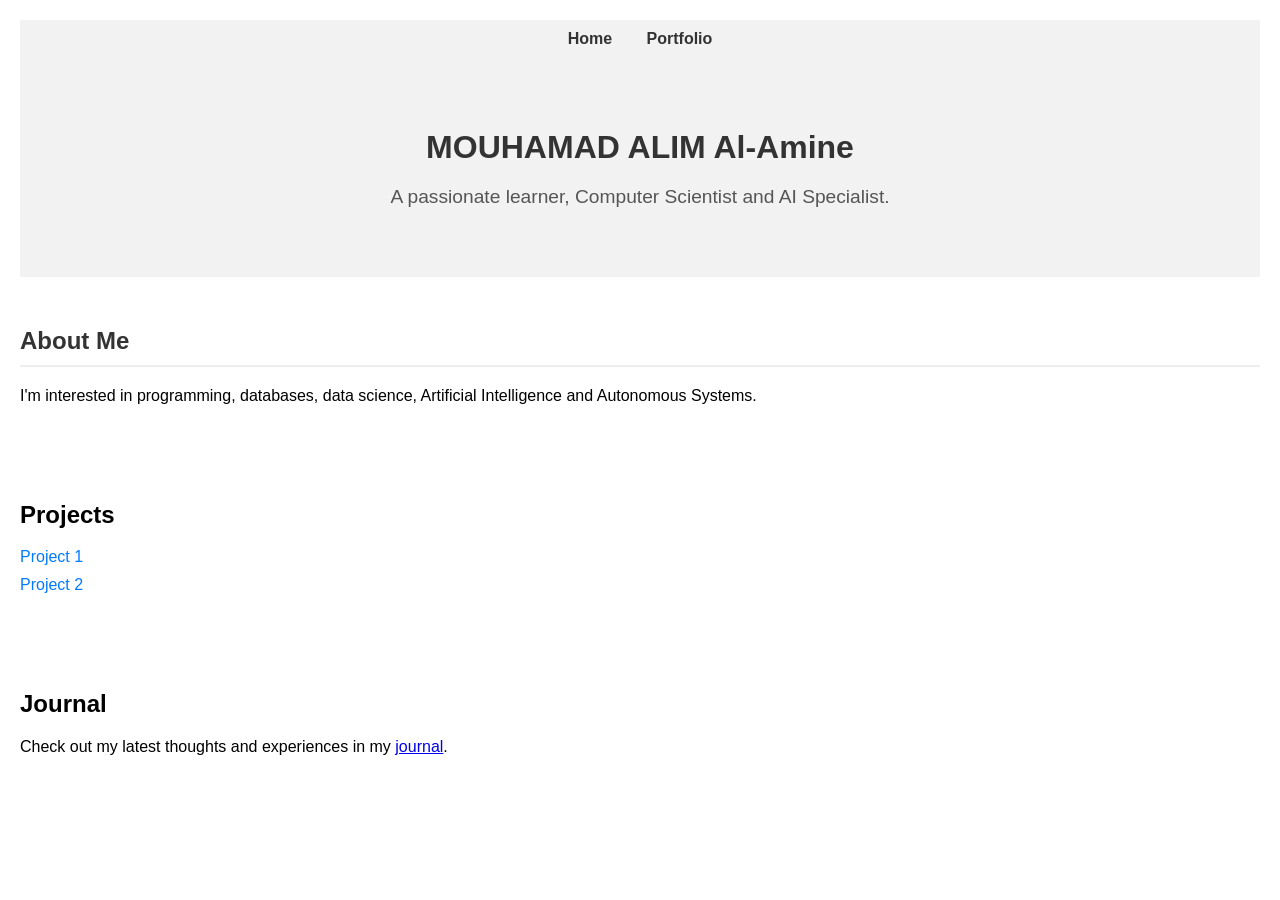
==== index.html @ 03b95977 "added files" ====
<!DOCTYPE html>
<html lang="en">
<head>
    <meta charset="UTF-8">
    <meta name="viewport" content="width=device-width, initial-scale=1.0">
	<link rel="stylesheet" href="style.css">
    <title>Mouhamad Alamine - Homepage</title>
</head>
<body>
    <header>
        <nav>
            <ul>
                <li><a href="index.html">Home</a></li>
                <li><a href="portfolio.html">Portfolio</a></li> 

            </ul>
        </nav>
    </header>
    <div id="hero">
        <h1>MOUHAMAD ALIM Al-Amine</h1>
        <p>A passionate learner, Computer Scientist and AI Specialist.</p>
    </div>

    <div id="about">
        <h2>About Me</h2>
        <p>I'm interested in programming, databases, data science, Artificial Intelligence 
		and Autonomous Systems.</p>
    </div>

    <div id="projects">
        <h2>Projects</h2>
        <ul>
            <li><a href="#">Project 1</a></li>
            <li><a href="#">Project 2</a></li>
        </ul>
    </div>

    <div id="journal">
        <h2>Journal</h2>
        <p>Check out my latest thoughts and experiences in my <a href="#">journal</a>.</p>
    </div>

</body>
</html>
---- style.css ----
body {
    font-family: sans-serif;
    margin: 0;
    padding: 20px;
}

/* Navigation Menu */
nav ul {
    list-style: none; /* Remove bullet points */
    margin: 0;
    padding: 0;
    text-align: center; /* Center the menu items */
    background-color: #f2f2f2; /* Light gray background */
    padding: 10px 0;
}

nav li {
    display: inline-block; /* Display items horizontally */
    margin: 0 15px; /* Add space between items */
}

nav a {
    text-decoration: none; /* Remove underlines from links */
    color: #333; /* Dark gray link color */
    font-weight: bold;
}

/* Hero section */
#hero {
    text-align: center;
    padding: 50px 0;
    background-color: #f2f2f2; /* Light gray background */
}

#hero h1 {
    color: #333;
    margin-bottom: 10px;
}

#hero p {
    font-size: 1.2em;
    color: #555;
}

/* About section */
#about {
    padding: 30px 0;
}

#about h2 {
    color: #333;
    border-bottom: 2px solid #eee; /* Subtle underline */
    padding-bottom: 10px;
}

/* Projects section */
#projects {
    padding: 30px 0;
}

#projects ul {
    list-style: none; /* Remove bullet points */
    padding: 0;
}

#projects li {
    margin-bottom: 10px;
}

#projects a {
    color: #007bff; /* Blue link color */
    text-decoration: none;
}

/* Journal section */
#journal {
    padding: 30px 0;
}

/* Project Styles */
.project {
    margin-bottom: 40px; /* Add space between projects */
    padding: 20px;
    border: 1px solid #ddd; /* Add a subtle border */
    border-radius: 5px; /* Add rounded corners */
}

.project h2 {
    color: #333;
}

.project img {
    max-width: 100%; /* Make images responsive */
    height: auto;
    display: block; /* Prevent image from overflowing */
    margin: 20px 0;
}

.project p {
    line-height: 1.6;
    color: #555;
}

.project a {
    display: inline-block; /* Make the link a block element */
    padding: 10px 20px;
    background-color: #007bff; /* Blue background color */
    color: #fff; /* White text color */
    text-decoration: none;
    border-radius: 5px; /* Add rounded corners */
    transition: background-color 0.3s ease; /* Add a smooth transition */
}

.project a:hover {
    background-color: #0056b3; /* Darker blue on hover */
}
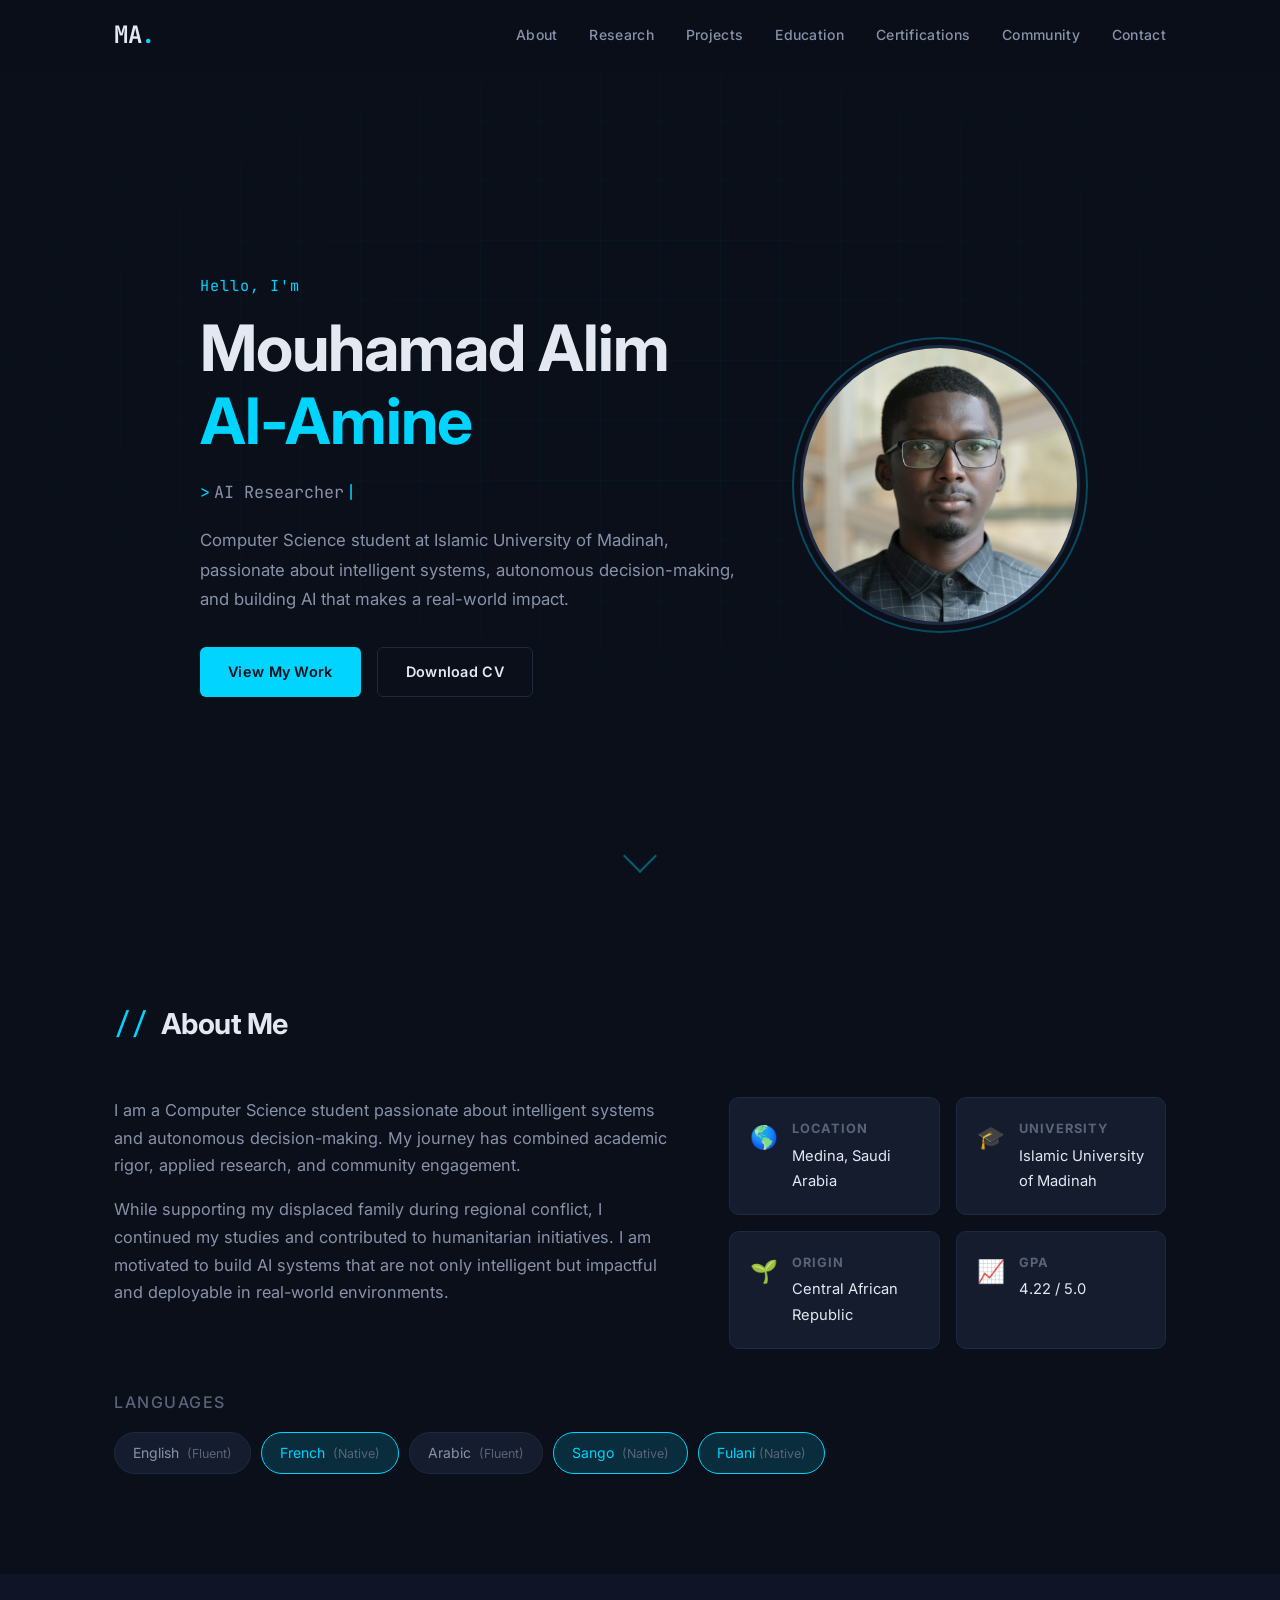
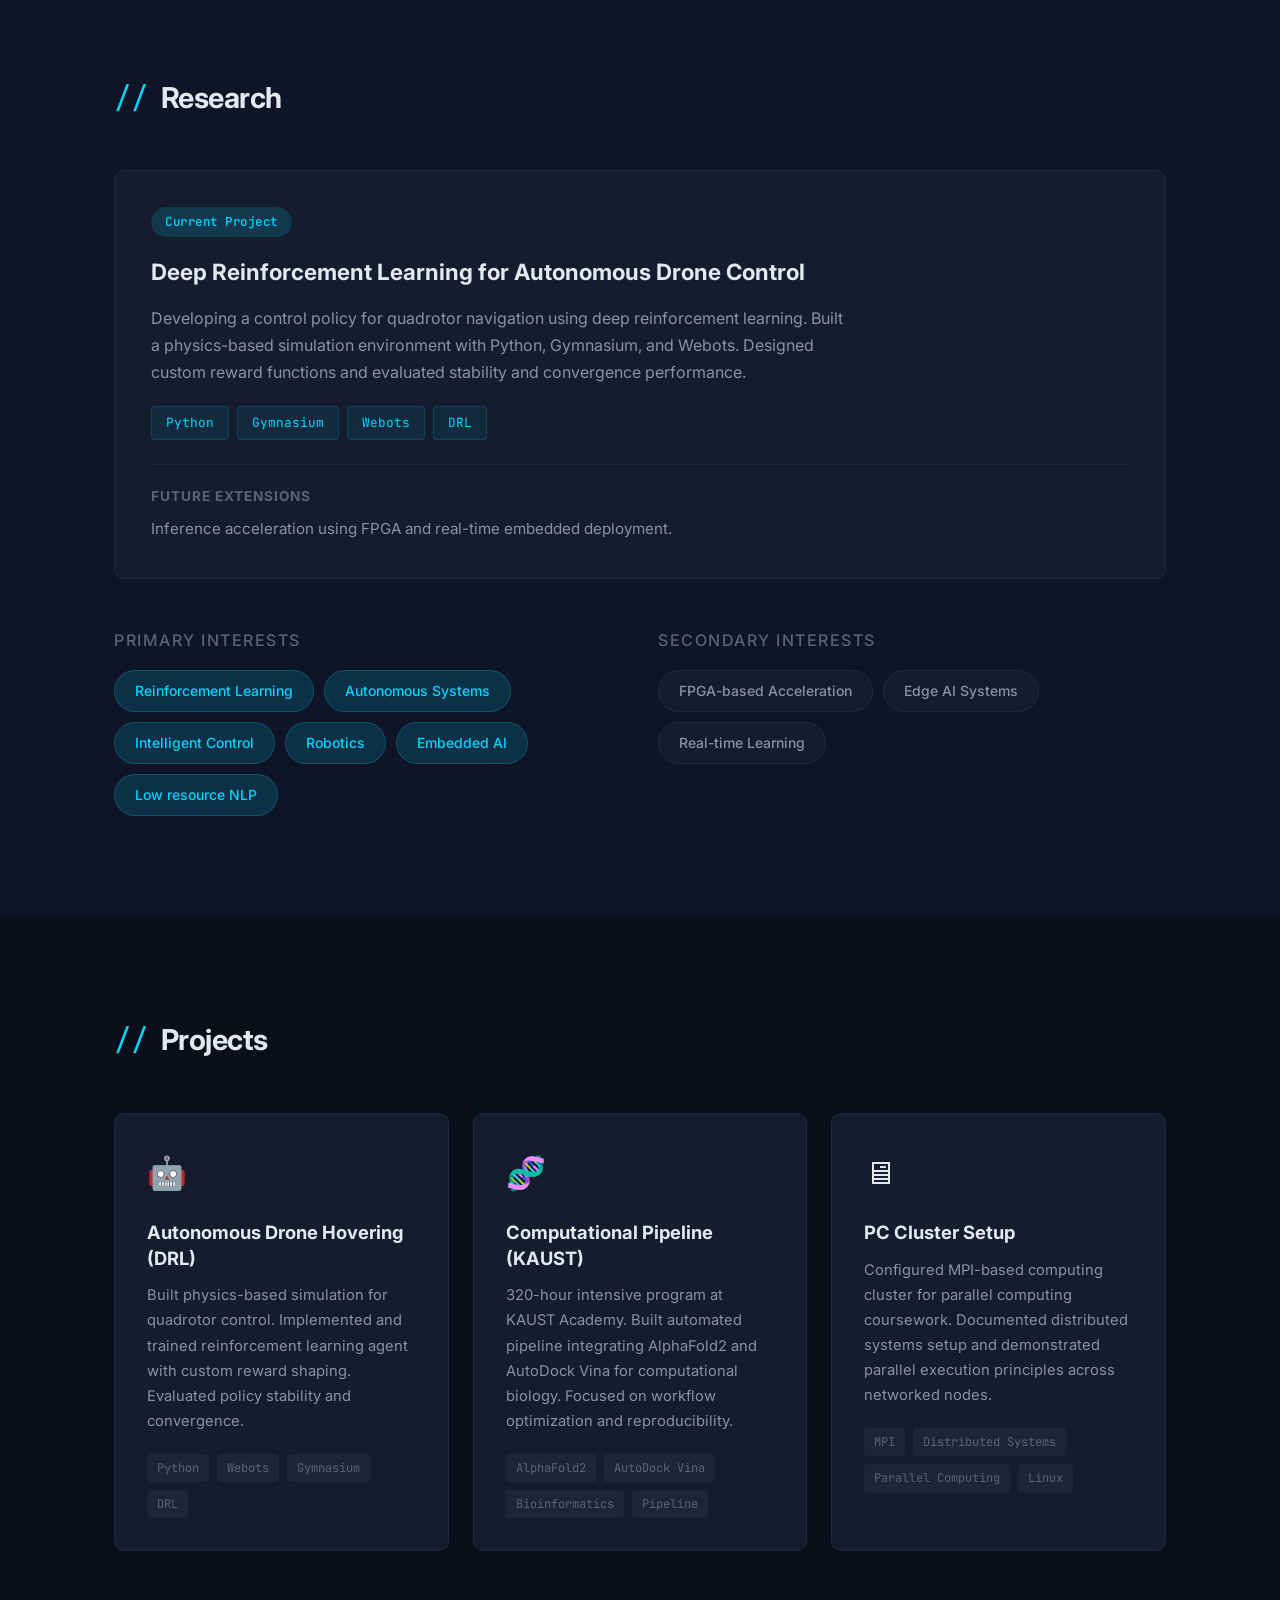
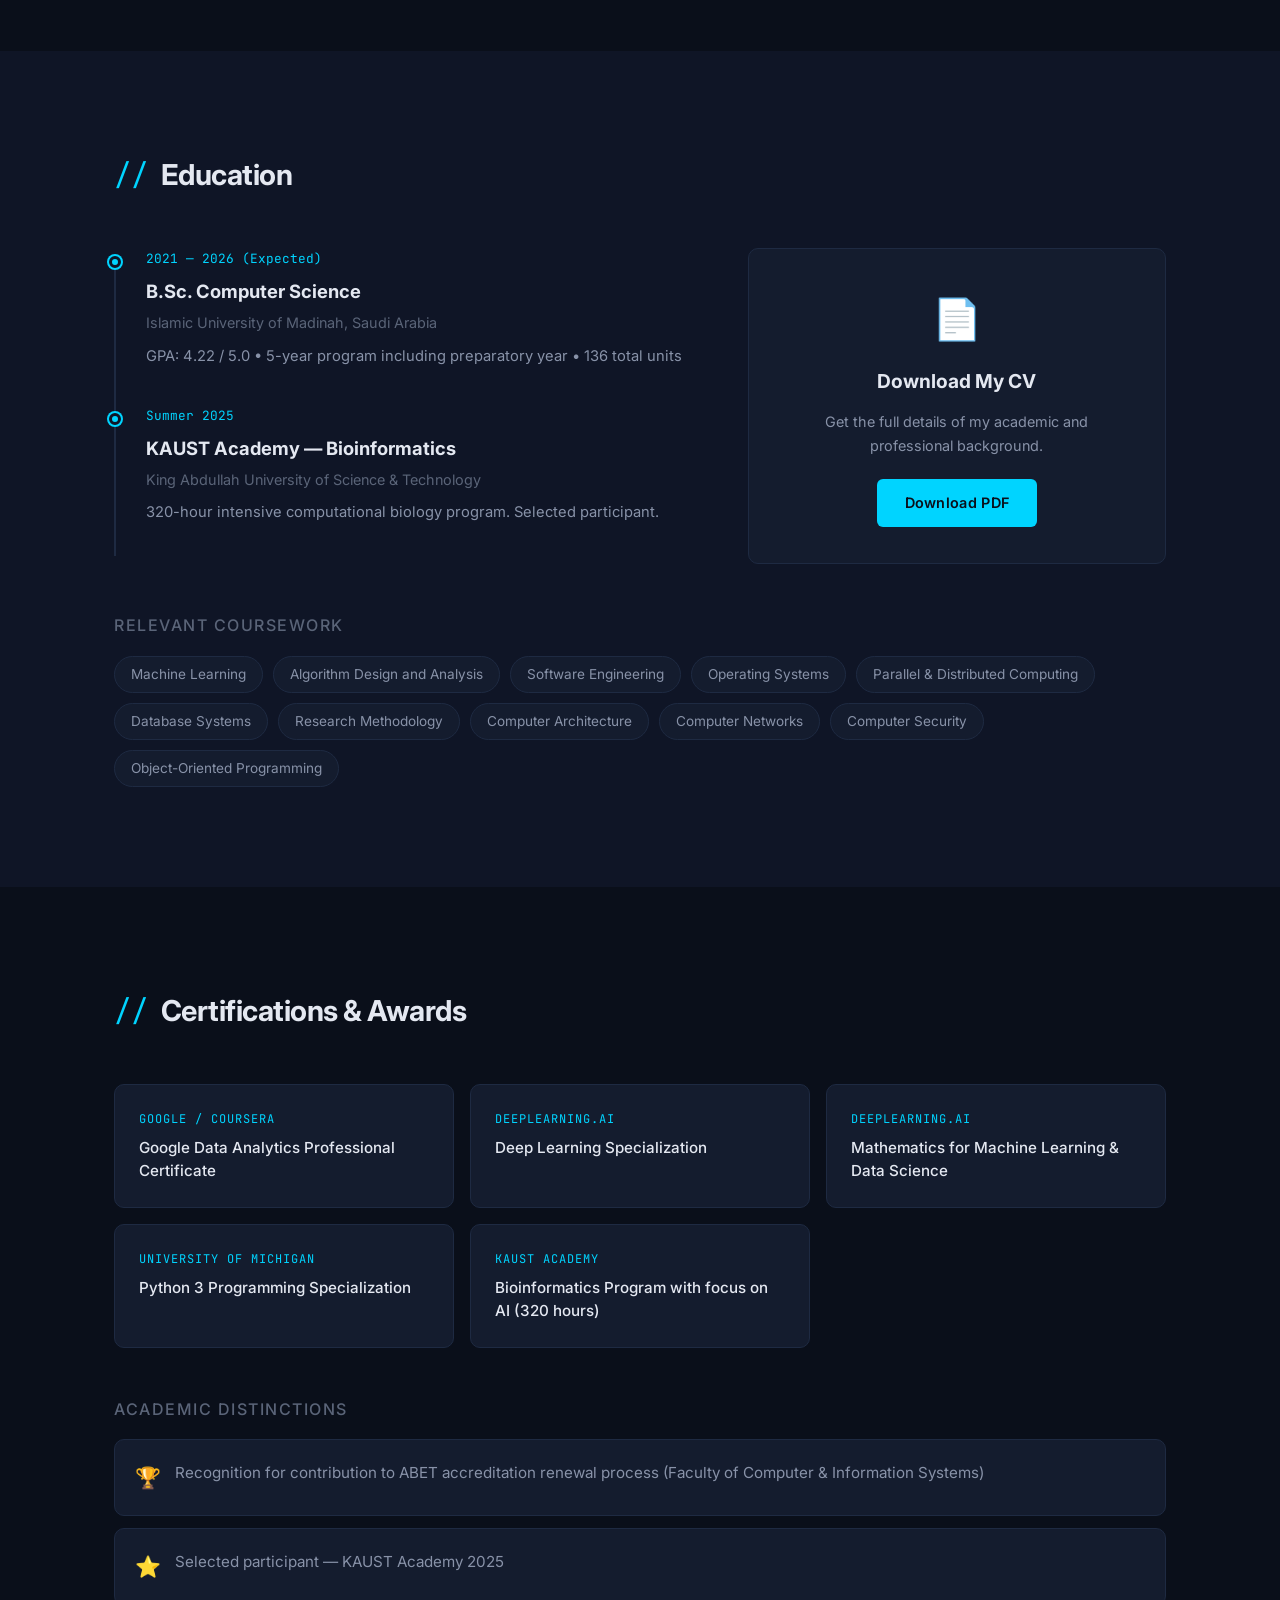
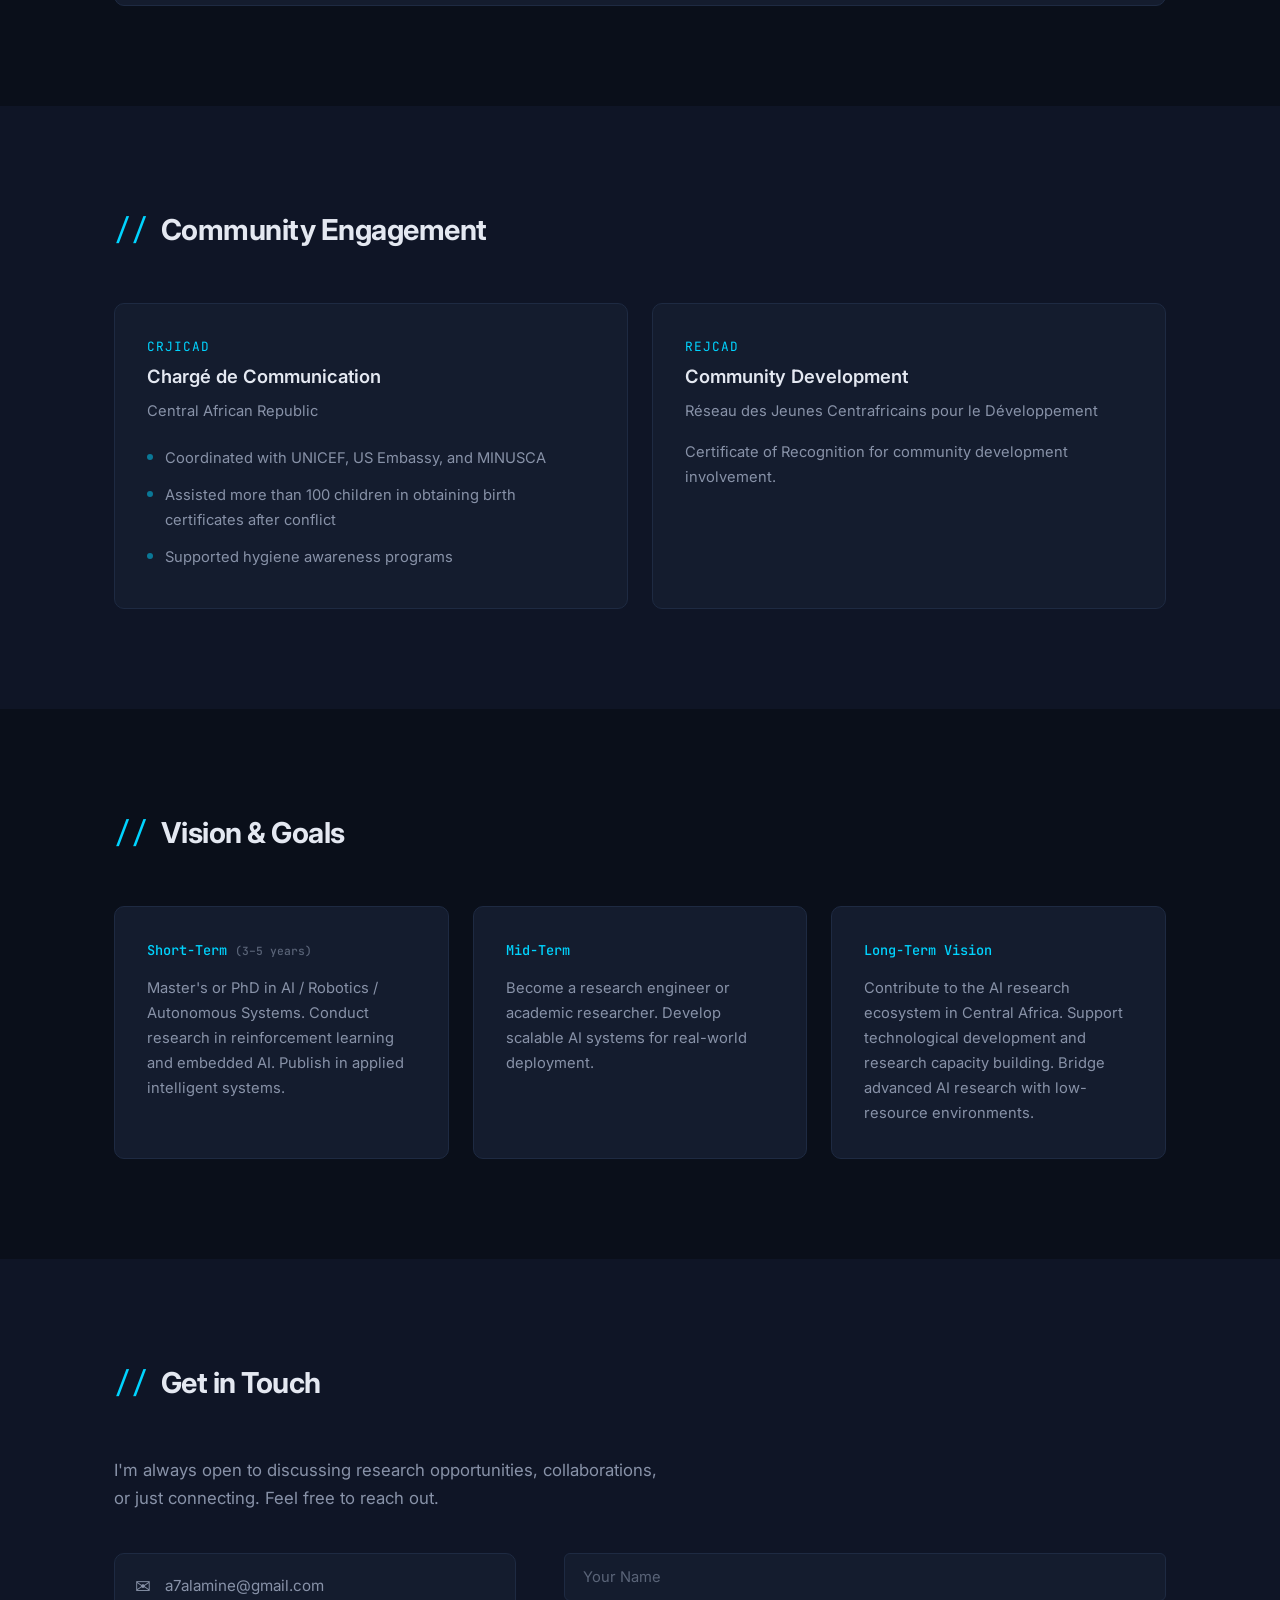
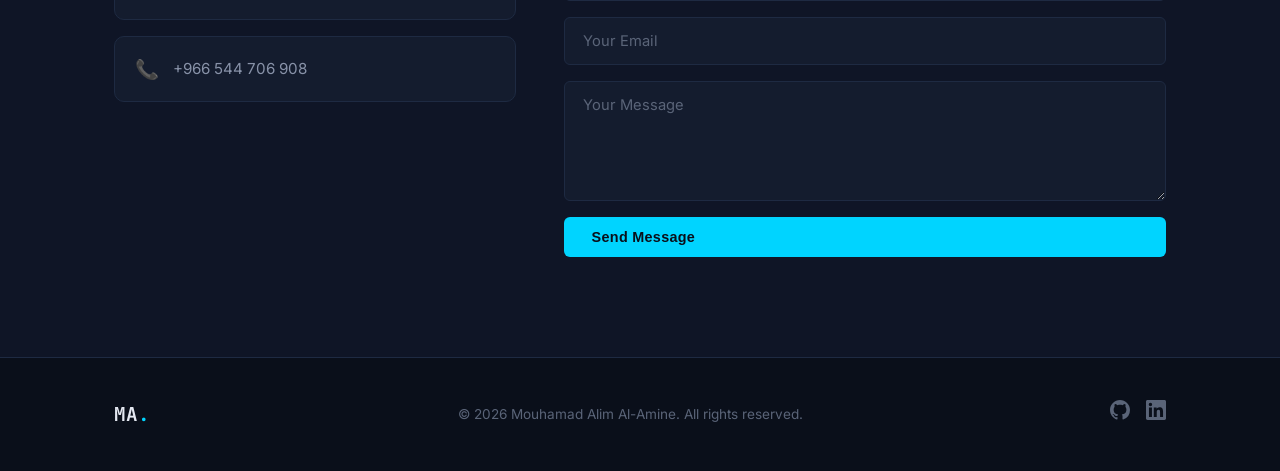
==== commit 4475107d: "Initial website launch" ====
--- a/index.html
+++ b/index.html
@@ -3,42 +3,404 @@
 <head>
     <meta charset="UTF-8">
     <meta name="viewport" content="width=device-width, initial-scale=1.0">
-	<link rel="stylesheet" href="style.css">
-    <title>Mouhamad Alamine - Homepage</title>
+    <title>Mouhamad Alim Al-Amine | AI Researcher & CS Student</title>
+    <meta name="description" content="Personal portfolio of Mouhamad Alim Al-Amine — Computer Science student, AI researcher, and community advocate.">
+    <link rel="preconnect" href="https://fonts.googleapis.com">
+    <link rel="preconnect" href="https://fonts.gstatic.com" crossorigin>
+    <link href="https://fonts.googleapis.com/css2?family=Inter:wght@300;400;500;600;700&family=JetBrains+Mono:wght@400;500&display=swap" rel="stylesheet">
+    <link rel="stylesheet" href="css/style.css">
 </head>
 <body>
-    <header>
-        <nav>
-            <ul>
-                <li><a href="index.html">Home</a></li>
-                <li><a href="portfolio.html">Portfolio</a></li> 
-
+
+    <!-- Navigation -->
+    <nav class="navbar" id="navbar">
+        <div class="nav-container">
+            <a href="#hero" class="nav-logo">MA<span class="accent">.</span></a>
+            <button class="nav-toggle" id="nav-toggle" aria-label="Toggle menu">
+                <span></span><span></span><span></span>
+            </button>
+            <ul class="nav-links" id="nav-links">
+                <li><a href="#about">About</a></li>
+                <li><a href="#research">Research</a></li>
+                <li><a href="#projects">Projects</a></li>
+                <li><a href="#education">Education</a></li>
+                <li><a href="#certifications">Certifications</a></li>
+                <li><a href="#community">Community</a></li>
+                <li><a href="#contact">Contact</a></li>
             </ul>
-        </nav>
-    </header>
-    <div id="hero">
-        <h1>MOUHAMAD ALIM Al-Amine</h1>
-        <p>A passionate learner, Computer Scientist and AI Specialist.</p>
-    </div>
-
-    <div id="about">
-        <h2>About Me</h2>
-        <p>I'm interested in programming, databases, data science, Artificial Intelligence 
-		and Autonomous Systems.</p>
-    </div>
-
-    <div id="projects">
-        <h2>Projects</h2>
-        <ul>
-            <li><a href="#">Project 1</a></li>
-            <li><a href="#">Project 2</a></li>
-        </ul>
-    </div>
-
-    <div id="journal">
-        <h2>Journal</h2>
-        <p>Check out my latest thoughts and experiences in my <a href="#">journal</a>.</p>
-    </div>
-
+        </div>
+    </nav>
+
+    <!-- Hero Section -->
+    <section class="hero" id="hero">
+        <div class="hero-bg-grid"></div>
+        <div class="container hero-content">
+            <div class="hero-text">
+                <p class="hero-greeting">Hello, I'm</p>
+                <h1 class="hero-name">Mouhamad Alim<br><span class="accent">Al-Amine</span></h1>
+                <div class="hero-typing">
+                    <span class="typing-prefix">&gt; </span>
+                    <span class="typing-text" id="typing-text"></span>
+                    <span class="typing-cursor">|</span>
+                </div>
+                <p class="hero-description">Computer Science student at Islamic University of Madinah, passionate about intelligent systems, autonomous decision-making, and building AI that makes a real-world impact.</p>
+                <div class="hero-buttons">
+                    <a href="#projects" class="btn btn-primary">View My Work</a>
+                    <a href="assets/resume.pdf" class="btn btn-outline" download>Download CV</a>
+                </div>
+            </div>
+            <div class="hero-image">
+                <div class="hero-photo-wrapper">
+                    <img src="assets/photo.jpg" alt="Mouhamad Alim Al-Amine" class="hero-photo">
+                    <div class="hero-photo-border"></div>
+                </div>
+            </div>
+        </div>
+        <a href="#about" class="scroll-indicator" aria-label="Scroll down">
+            <div class="scroll-arrow"></div>
+        </a>
+    </section>
+
+    <!-- About Section -->
+    <section class="section" id="about">
+        <div class="container">
+            <h2 class="section-title"><span class="accent">//</span> About Me</h2>
+            <div class="about-grid">
+                <div class="about-text">
+                    <p>I am a Computer Science student passionate about intelligent systems and autonomous decision-making. My journey has combined academic rigor, applied research, and community engagement.</p>
+                    <p>While supporting my displaced family during regional conflict, I continued my studies and contributed to humanitarian initiatives. I am motivated to build AI systems that are not only intelligent but impactful and deployable in real-world environments.</p>
+                </div>
+                <div class="about-details">
+                    <div class="detail-card">
+                        <div class="detail-icon">&#127758;</div>
+                        <div>
+                            <h4>Location</h4>
+                            <p>Medina, Saudi Arabia</p>
+                        </div>
+                    </div>
+                    <div class="detail-card">
+                        <div class="detail-icon">&#127891;</div>
+                        <div>
+                            <h4>University</h4>
+                            <p>Islamic University of Madinah</p>
+                        </div>
+                    </div>
+                    <div class="detail-card">
+                        <div class="detail-icon">&#127793;</div>
+                        <div>
+                            <h4>Origin</h4>
+                            <p>Central African Republic</p>
+                        </div>
+                    </div>
+                    <div class="detail-card">
+                        <div class="detail-icon">&#128200;</div>
+                        <div>
+                            <h4>GPA</h4>
+                            <p>4.22 / 5.0</p>
+                        </div>
+                    </div>
+                </div>
+            </div>
+            <div class="languages-section">
+                <h3>Languages</h3>
+                <div class="language-tags">
+                    <span class="tag">English <small>(Fluent)</small></span>
+                    <span class="tag tag-highlight">French <small>(Native)</small></span>
+                    <span class="tag">Arabic <small>(Fluent)</small></span>
+                    <span class="tag tag-highlight">Sango <small>(Native)</small></span>
+                    <span class="tag tag-highlight">Fulani<small>(Native)</small></span>
+                </div>
+            </div>
+        </div>
+    </section>
+
+    <!-- Research Section -->
+    <section class="section section-alt" id="research">
+        <div class="container">
+            <h2 class="section-title"><span class="accent">//</span> Research</h2>
+
+            <div class="research-current">
+                <div class="research-badge">Current Project</div>
+                <h3>Deep Reinforcement Learning for Autonomous Drone Control</h3>
+                <p>Developing a control policy for quadrotor navigation using deep reinforcement learning. Built a physics-based simulation environment with Python, Gymnasium, and Webots. Designed custom reward functions and evaluated stability and convergence performance.</p>
+                <div class="research-tech">
+                    <span class="tech-tag">Python</span>
+                    <span class="tech-tag">Gymnasium</span>
+                    <span class="tech-tag">Webots</span>
+                    <span class="tech-tag">DRL</span>
+                </div>
+                <div class="research-future">
+                    <h4>Future Extensions</h4>
+                    <p>Inference acceleration using FPGA and real-time embedded deployment.</p>
+                </div>
+            </div>
+
+            <div class="research-interests">
+                <div class="interests-group">
+                    <h3>Primary Interests</h3>
+                    <div class="interest-tags">
+                        <span class="interest-tag primary">Reinforcement Learning</span>
+                        <span class="interest-tag primary">Autonomous Systems</span>
+                        <span class="interest-tag primary">Intelligent Control</span>
+                        <span class="interest-tag primary">Robotics</span>
+                        <span class="interest-tag primary">Embedded AI</span>
+						<span class="interest-tag primary">Low resource NLP</span>
+                    </div>
+                </div>
+                <div class="interests-group">
+                    <h3>Secondary Interests</h3>
+                    <div class="interest-tags">
+                        <span class="interest-tag secondary">FPGA-based Acceleration</span>
+                        <span class="interest-tag secondary">Edge AI Systems</span>
+                        <span class="interest-tag secondary">Real-time Learning</span>
+                    </div>
+                </div>
+            </div>
+        </div>
+    </section>
+
+    <!-- Projects Section -->
+    <section class="section" id="projects">
+        <div class="container">
+            <h2 class="section-title"><span class="accent">//</span> Projects</h2>
+            <div class="projects-grid">
+
+                <div class="project-card fade-in">
+                    <div class="project-header">
+                        <div class="project-icon">&#129302;</div>
+                        <div class="project-links">
+                            <!-- <a href="#" aria-label="GitHub"><svg>...</svg></a> -->
+                        </div>
+                    </div>
+                    <h3>Autonomous Drone Hovering (DRL)</h3>
+                    <p>Built physics-based simulation for quadrotor control. Implemented and trained reinforcement learning agent with custom reward shaping. Evaluated policy stability and convergence.</p>
+                    <div class="project-tags">
+                        <span>Python</span>
+                        <span>Webots</span>
+                        <span>Gymnasium</span>
+                        <span>DRL</span>
+                    </div>
+                </div>
+
+                <div class="project-card fade-in">
+                    <div class="project-header">
+                        <div class="project-icon">&#129516;</div>
+                        <div class="project-links"></div>
+                    </div>
+                    <h3>Computational Pipeline (KAUST)</h3>
+                    <p>320-hour intensive program at KAUST Academy. Built automated pipeline integrating AlphaFold2 and AutoDock Vina for computational biology. Focused on workflow optimization and reproducibility.</p>
+                    <div class="project-tags">
+                        <span>AlphaFold2</span>
+                        <span>AutoDock Vina</span>
+                        <span>Bioinformatics</span>
+                        <span>Pipeline</span>
+                    </div>
+                </div>
+
+                <div class="project-card fade-in">
+                    <div class="project-header">
+                        <div class="project-icon">&#128421;</div>
+                        <div class="project-links"></div>
+                    </div>
+                    <h3>PC Cluster Setup</h3>
+                    <p>Configured MPI-based computing cluster for parallel computing coursework. Documented distributed systems setup and demonstrated parallel execution principles across networked nodes.</p>
+                    <div class="project-tags">
+                        <span>MPI</span>
+                        <span>Distributed Systems</span>
+                        <span>Parallel Computing</span>
+                        <span>Linux</span>
+                    </div>
+                </div>
+
+            </div>
+        </div>
+    </section>
+
+    <!-- Education & CV Section -->
+    <section class="section section-alt" id="education">
+        <div class="container">
+            <h2 class="section-title"><span class="accent">//</span> Education</h2>
+            <div class="education-content">
+                <div class="timeline">
+                    <div class="timeline-item">
+                        <div class="timeline-dot"></div>
+                        <div class="timeline-content">
+                            <span class="timeline-date">2021 &mdash; 2026 (Expected)</span>
+                            <h3>B.Sc. Computer Science</h3>
+                            <p class="timeline-place">Islamic University of Madinah, Saudi Arabia</p>
+                            <p>GPA: 4.22 / 5.0 &bull; 5-year program including preparatory year &bull; 136 total units</p>
+                        </div>
+                    </div>
+                    <div class="timeline-item">
+                        <div class="timeline-dot"></div>
+                        <div class="timeline-content">
+                            <span class="timeline-date">Summer 2025</span>
+                            <h3>KAUST Academy &mdash; Bioinformatics</h3>
+                            <p class="timeline-place">King Abdullah University of Science & Technology</p>
+                            <p>320-hour intensive computational biology program. Selected participant.</p>
+                        </div>
+                    </div>
+                </div>
+                <div class="cv-download">
+                    <div class="cv-card">
+                        <div class="cv-icon">&#128196;</div>
+                        <h3>Download My CV</h3>
+                        <p>Get the full details of my academic and professional background.</p>
+                        <a href="assets/resume.pdf" class="btn btn-primary" download>Download PDF</a>
+                    </div>
+                </div>
+            </div>
+            <div class="coursework-section">
+                <h3>Relevant Coursework</h3>
+                <div class="coursework-tags">
+                    <span>Machine Learning</span>
+					<span>Algorithm Design and Analysis</span>
+                    <span>Software Engineering</span>
+                    <span>Operating Systems</span>
+                    <span>Parallel & Distributed Computing</span>
+                    <span>Database Systems</span>
+                    <span>Research Methodology</span>
+                    <span>Computer Architecture</span>
+                    <span>Computer Networks</span>
+                    <span>Computer Security</span>
+                    <span>Object-Oriented Programming</span>
+                </div>
+            </div>
+        </div>
+    </section>
+
+    <!-- Certifications Section -->
+    <section class="section" id="certifications">
+        <div class="container">
+            <h2 class="section-title"><span class="accent">//</span> Certifications & Awards</h2>
+            <div class="certs-grid">
+                <div class="cert-card fade-in">
+                    <div class="cert-provider">Google / Coursera</div>
+                    <h4>Google Data Analytics Professional Certificate</h4>
+                </div>
+                <div class="cert-card fade-in">
+                    <div class="cert-provider">DeepLearning.AI</div>
+                    <h4>Deep Learning Specialization</h4>
+                </div>
+                <div class="cert-card fade-in">
+                    <div class="cert-provider">DeepLearning.AI</div>
+                    <h4>Mathematics for Machine Learning & Data Science</h4>
+                </div>
+                <div class="cert-card fade-in">
+                    <div class="cert-provider">University of Michigan</div>
+                    <h4>Python 3 Programming Specialization</h4>
+                </div>
+                <div class="cert-card fade-in">
+                    <div class="cert-provider">KAUST Academy</div>
+                    <h4>Bioinformatics Program with focus on AI (320 hours)</h4>
+                </div>
+            </div>
+            <div class="distinctions">
+                <h3>Academic Distinctions</h3>
+                <div class="distinction-items">
+                    <div class="distinction-item">
+                        <span class="distinction-icon">&#127942;</span>
+                        <p>Recognition for contribution to ABET accreditation renewal process (Faculty of Computer & Information Systems)</p>
+                    </div>
+                    <div class="distinction-item">
+                        <span class="distinction-icon">&#11088;</span>
+                        <p>Selected participant &mdash; KAUST Academy 2025</p>
+                    </div>
+                </div>
+            </div>
+        </div>
+    </section>
+
+    <!-- Community Section -->
+    <section class="section section-alt" id="community">
+        <div class="container">
+            <h2 class="section-title"><span class="accent">//</span> Community Engagement</h2>
+            <div class="community-grid">
+                <div class="community-card fade-in">
+                    <div class="community-org">CRJICAD</div>
+                    <div class="community-role">Charg&eacute; de Communication</div>
+                    <p class="community-location">Central African Republic</p>
+                    <ul class="community-list">
+                        <li>Coordinated with UNICEF, US Embassy, and MINUSCA</li>
+                        <li>Assisted more than 100 children in obtaining birth certificates after conflict</li>
+                        <li>Supported hygiene awareness programs</li>
+                    </ul>
+                </div>
+                <div class="community-card fade-in">
+                    <div class="community-org">REJCAD</div>
+                    <div class="community-role">Community Development</div>
+                    <p class="community-location">R&eacute;seau des Jeunes Centrafricains pour le D&eacute;veloppement</p>
+                    <p>Certificate of Recognition for community development involvement.</p>
+                </div>
+            </div>
+        </div>
+    </section>
+
+    <!-- Aspirations Section -->
+    <section class="section" id="aspirations">
+        <div class="container">
+            <h2 class="section-title"><span class="accent">//</span> Vision & Goals</h2>
+            <div class="goals-timeline">
+                <div class="goal-card">
+                    <div class="goal-period">Short-Term <small>(3&ndash;5 years)</small></div>
+                    <p>Master's or PhD in AI / Robotics / Autonomous Systems. Conduct research in reinforcement learning and embedded AI. Publish in applied intelligent systems.</p>
+                </div>
+                <div class="goal-card">
+                    <div class="goal-period">Mid-Term</div>
+                    <p>Become a research engineer or academic researcher. Develop scalable AI systems for real-world deployment.</p>
+                </div>
+                <div class="goal-card">
+                    <div class="goal-period">Long-Term Vision</div>
+                    <p>Contribute to the AI research ecosystem in Central Africa. Support technological development and research capacity building. Bridge advanced AI research with low-resource environments.</p>
+                </div>
+            </div>
+        </div>
+    </section>
+
+    <!-- Contact Section -->
+    <section class="section section-alt" id="contact">
+        <div class="container">
+            <h2 class="section-title"><span class="accent">//</span> Get in Touch</h2>
+            <p class="contact-intro">I'm always open to discussing research opportunities, collaborations, or just connecting. Feel free to reach out.</p>
+            <div class="contact-grid">
+                <div class="contact-info">
+                    <a href="mailto:a7alamine@gmail.com" class="contact-link">
+                        <span class="contact-icon">&#9993;</span>
+                        <span>a7alamine@gmail.com</span>
+                    </a>
+                    <a href="tel:+966544706908" class="contact-link">
+                        <span class="contact-icon">&#128222;</span>
+                        <span>+966 544 706 908</span>
+                    </a>
+                </div>
+                <form class="contact-form" action="https://formspree.io/f/xaqdjdad" method="POST">
+                    <input type="text" name="name" placeholder="Your Name" required>
+                    <input type="email" name="email" placeholder="Your Email" required>
+                    <textarea name="message" placeholder="Your Message" rows="5" required></textarea>
+                    <button type="submit" class="btn btn-primary">Send Message</button>
+                </form>
+            </div>
+        </div>
+    </section>
+
+    <!-- Footer -->
+    <footer class="footer">
+        <div class="container">
+            <div class="footer-content">
+                <p class="footer-logo">MA<span class="accent">.</span></p>
+                <p class="footer-text">&copy; 2026 Mouhamad Alim Al-Amine. All rights reserved.</p>
+                <div class="footer-links">
+                    <a href="https://github.com/alaminerca" target="_blank" rel="noopener" aria-label="GitHub">
+                        <svg width="20" height="20" viewBox="0 0 24 24" fill="currentColor"><path d="M12 0C5.37 0 0 5.37 0 12c0 5.31 3.435 9.795 8.205 11.385.6.105.825-.255.825-.57 0-.285-.015-1.23-.015-2.235-3.015.555-3.795-.735-4.035-1.41-.135-.345-.72-1.41-1.23-1.695-.42-.225-1.02-.78-.015-.795.945-.015 1.62.87 1.845 1.23 1.08 1.815 2.805 1.305 3.495.99.105-.78.42-1.305.765-1.605-2.67-.3-5.46-1.335-5.46-5.925 0-1.305.465-2.385 1.23-3.225-.12-.3-.54-1.53.12-3.18 0 0 1.005-.315 3.3 1.23.96-.27 1.98-.405 3-.405s2.04.135 3 .405c2.295-1.56 3.3-1.23 3.3-1.23.66 1.65.24 2.88.12 3.18.765.84 1.23 1.905 1.23 3.225 0 4.605-2.805 5.625-5.475 5.925.435.375.81 1.095.81 2.22 0 1.605-.015 2.895-.015 3.3 0 .315.225.69.825.57A12.02 12.02 0 0024 12c0-6.63-5.37-12-12-12z"/></svg>
+                    </a>
+                    <a href="https://www.linkedin.com/in/alaminerca/" target="_blank" rel="noopener" aria-label="LinkedIn">
+                        <svg width="20" height="20" viewBox="0 0 24 24" fill="currentColor"><path d="M20.447 20.452h-3.554v-5.569c0-1.328-.027-3.037-1.852-3.037-1.853 0-2.136 1.445-2.136 2.939v5.667H9.351V9h3.414v1.561h.046c.477-.9 1.637-1.85 3.37-1.85 3.601 0 4.267 2.37 4.267 5.455v6.286zM5.337 7.433a2.062 2.062 0 01-2.063-2.065 2.064 2.064 0 112.063 2.065zm1.782 13.019H3.555V9h3.564v11.452zM22.225 0H1.771C.792 0 0 .774 0 1.729v20.542C0 23.227.792 24 1.771 24h20.451C23.2 24 24 23.227 24 22.271V1.729C24 .774 23.2 0 22.222 0h.003z"/></svg>
+                    </a>
+                </div>
+            </div>
+        </div>
+    </footer>
+
+    <script src="js/main.js"></script>
 </body>
-</html>+</html>
--- a/css/style.css
+++ b/css/style.css
@@ -0,0 +1,1210 @@
+/* ===== CSS Variables ===== */
+:root {
+    --bg-primary: #0a0f1a;
+    --bg-secondary: #0f1526;
+    --bg-card: #141c2e;
+    --bg-card-hover: #1a2540;
+    --text-primary: #e4e8f1;
+    --text-secondary: #8892a8;
+    --text-muted: #5a6478;
+    --accent: #00d4ff;
+    --accent-dim: rgba(0, 212, 255, 0.15);
+    --accent-glow: rgba(0, 212, 255, 0.3);
+    --border: #1e2a42;
+    --font-body: 'Inter', -apple-system, BlinkMacSystemFont, sans-serif;
+    --font-mono: 'JetBrains Mono', 'Fira Code', monospace;
+    --radius: 10px;
+    --radius-sm: 6px;
+    --transition: 0.3s ease;
+    --max-width: 1100px;
+}
+
+/* ===== Reset ===== */
+*, *::before, *::after {
+    margin: 0;
+    padding: 0;
+    box-sizing: border-box;
+}
+
+html {
+    scroll-behavior: smooth;
+    scroll-padding-top: 80px;
+}
+
+body {
+    font-family: var(--font-body);
+    background: var(--bg-primary);
+    color: var(--text-primary);
+    line-height: 1.7;
+    -webkit-font-smoothing: antialiased;
+}
+
+a {
+    color: var(--accent);
+    text-decoration: none;
+    transition: color var(--transition);
+}
+
+a:hover {
+    color: #fff;
+}
+
+img {
+    max-width: 100%;
+    display: block;
+}
+
+ul {
+    list-style: none;
+}
+
+.container {
+    max-width: var(--max-width);
+    margin: 0 auto;
+    padding: 0 24px;
+}
+
+/* ===== Navbar ===== */
+.navbar {
+    position: fixed;
+    top: 0;
+    left: 0;
+    right: 0;
+    z-index: 1000;
+    background: rgba(10, 15, 26, 0.85);
+    backdrop-filter: blur(12px);
+    border-bottom: 1px solid transparent;
+    transition: border-color var(--transition), background var(--transition);
+}
+
+.navbar.scrolled {
+    border-bottom-color: var(--border);
+    background: rgba(10, 15, 26, 0.95);
+}
+
+.nav-container {
+    max-width: var(--max-width);
+    margin: 0 auto;
+    padding: 0 24px;
+    display: flex;
+    align-items: center;
+    justify-content: space-between;
+    height: 70px;
+}
+
+.nav-logo {
+    font-family: var(--font-mono);
+    font-size: 1.5rem;
+    font-weight: 700;
+    color: var(--text-primary);
+    letter-spacing: -0.5px;
+}
+
+.nav-logo:hover {
+    color: var(--text-primary);
+}
+
+.accent {
+    color: var(--accent);
+}
+
+.nav-links {
+    display: flex;
+    gap: 32px;
+}
+
+.nav-links a {
+    color: var(--text-secondary);
+    font-size: 0.875rem;
+    font-weight: 500;
+    letter-spacing: 0.3px;
+    position: relative;
+    padding: 4px 0;
+}
+
+.nav-links a::after {
+    content: '';
+    position: absolute;
+    bottom: -2px;
+    left: 0;
+    width: 0;
+    height: 2px;
+    background: var(--accent);
+    transition: width var(--transition);
+}
+
+.nav-links a:hover,
+.nav-links a.active {
+    color: var(--text-primary);
+}
+
+.nav-links a:hover::after,
+.nav-links a.active::after {
+    width: 100%;
+}
+
+.nav-toggle {
+    display: none;
+    flex-direction: column;
+    gap: 5px;
+    background: none;
+    border: none;
+    cursor: pointer;
+    padding: 4px;
+}
+
+.nav-toggle span {
+    width: 24px;
+    height: 2px;
+    background: var(--text-primary);
+    transition: var(--transition);
+    border-radius: 2px;
+}
+
+/* ===== Hero ===== */
+.hero {
+    min-height: 100vh;
+    display: flex;
+    align-items: center;
+    position: relative;
+    overflow: hidden;
+    padding-top: 70px;
+}
+
+.hero-bg-grid {
+    position: absolute;
+    inset: 0;
+    background-image:
+        linear-gradient(rgba(0, 212, 255, 0.03) 1px, transparent 1px),
+        linear-gradient(90deg, rgba(0, 212, 255, 0.03) 1px, transparent 1px);
+    background-size: 60px 60px;
+    mask-image: radial-gradient(ellipse 80% 60% at 50% 40%, black 20%, transparent 100%);
+    -webkit-mask-image: radial-gradient(ellipse 80% 60% at 50% 40%, black 20%, transparent 100%);
+}
+
+.hero-content {
+    display: grid;
+    grid-template-columns: 1fr auto;
+    align-items: center;
+    gap: 60px;
+    position: relative;
+    z-index: 1;
+}
+
+.hero-greeting {
+    font-family: var(--font-mono);
+    color: var(--accent);
+    font-size: 0.95rem;
+    margin-bottom: 12px;
+    letter-spacing: 1px;
+}
+
+.hero-name {
+    font-size: clamp(2.5rem, 5vw, 4rem);
+    font-weight: 700;
+    line-height: 1.15;
+    margin-bottom: 20px;
+    letter-spacing: -1px;
+}
+
+.hero-typing {
+    font-family: var(--font-mono);
+    font-size: 1.05rem;
+    color: var(--text-secondary);
+    margin-bottom: 20px;
+    height: 1.7em;
+    display: flex;
+    align-items: center;
+}
+
+.typing-prefix {
+    color: var(--accent);
+    margin-right: 4px;
+}
+
+.typing-cursor {
+    animation: blink 1s step-end infinite;
+    color: var(--accent);
+    margin-left: 2px;
+}
+
+@keyframes blink {
+    50% { opacity: 0; }
+}
+
+.hero-description {
+    color: var(--text-secondary);
+    font-size: 1.05rem;
+    max-width: 540px;
+    margin-bottom: 32px;
+    line-height: 1.75;
+}
+
+.hero-buttons {
+    display: flex;
+    gap: 16px;
+    flex-wrap: wrap;
+}
+
+/* Buttons */
+.btn {
+    display: inline-flex;
+    align-items: center;
+    gap: 8px;
+    padding: 12px 28px;
+    border-radius: var(--radius-sm);
+    font-weight: 600;
+    font-size: 0.9rem;
+    letter-spacing: 0.3px;
+    transition: all var(--transition);
+    cursor: pointer;
+    border: none;
+}
+
+.btn-primary {
+    background: var(--accent);
+    color: var(--bg-primary);
+}
+
+.btn-primary:hover {
+    background: #33ddff;
+    color: var(--bg-primary);
+    box-shadow: 0 0 24px var(--accent-glow);
+    transform: translateY(-1px);
+}
+
+.btn-outline {
+    background: transparent;
+    color: var(--text-primary);
+    border: 1.5px solid var(--border);
+}
+
+.btn-outline:hover {
+    border-color: var(--accent);
+    color: var(--accent);
+    transform: translateY(-1px);
+}
+
+/* Hero Photo */
+.hero-image {
+    flex-shrink: 0;
+}
+
+.hero-photo-wrapper {
+    position: relative;
+    width: 280px;
+    height: 280px;
+}
+
+.hero-photo {
+    width: 100%;
+    height: 100%;
+    border-radius: 50%;
+    object-fit: cover;
+    border: 3px solid var(--border);
+    position: relative;
+    z-index: 1;
+}
+
+.hero-photo-border {
+    position: absolute;
+    inset: -8px;
+    border-radius: 50%;
+    border: 2px solid var(--accent);
+    opacity: 0.3;
+    animation: pulse-ring 3s ease-in-out infinite;
+}
+
+@keyframes pulse-ring {
+    0%, 100% { transform: scale(1); opacity: 0.3; }
+    50% { transform: scale(1.03); opacity: 0.15; }
+}
+
+.scroll-indicator {
+    position: absolute;
+    bottom: 32px;
+    left: 50%;
+    transform: translateX(-50%);
+    z-index: 1;
+}
+
+.scroll-arrow {
+    width: 24px;
+    height: 24px;
+    border-right: 2px solid var(--accent);
+    border-bottom: 2px solid var(--accent);
+    transform: rotate(45deg);
+    opacity: 0.4;
+    animation: scroll-bounce 2s ease-in-out infinite;
+}
+
+@keyframes scroll-bounce {
+    0%, 100% { transform: rotate(45deg) translateY(0); opacity: 0.4; }
+    50% { transform: rotate(45deg) translateY(8px); opacity: 0.8; }
+}
+
+/* ===== Sections ===== */
+.section {
+    padding: 100px 0;
+}
+
+.section-alt {
+    background: var(--bg-secondary);
+}
+
+.section-title {
+    font-size: 1.8rem;
+    font-weight: 700;
+    margin-bottom: 48px;
+    letter-spacing: -0.5px;
+}
+
+.section-title .accent {
+    font-family: var(--font-mono);
+    font-weight: 400;
+    margin-right: 8px;
+}
+
+/* ===== About ===== */
+.about-grid {
+    display: grid;
+    grid-template-columns: 1.3fr 1fr;
+    gap: 48px;
+    margin-bottom: 40px;
+}
+
+.about-text p {
+    color: var(--text-secondary);
+    margin-bottom: 16px;
+    font-size: 1.02rem;
+}
+
+.about-details {
+    display: grid;
+    grid-template-columns: 1fr 1fr;
+    gap: 16px;
+}
+
+.detail-card {
+    background: var(--bg-card);
+    border: 1px solid var(--border);
+    border-radius: var(--radius);
+    padding: 20px;
+    display: flex;
+    gap: 14px;
+    align-items: flex-start;
+    transition: border-color var(--transition);
+}
+
+.detail-card:hover {
+    border-color: var(--accent);
+}
+
+.detail-icon {
+    font-size: 1.4rem;
+    flex-shrink: 0;
+}
+
+.detail-card h4 {
+    font-size: 0.8rem;
+    color: var(--text-muted);
+    text-transform: uppercase;
+    letter-spacing: 1px;
+    margin-bottom: 4px;
+}
+
+.detail-card p {
+    font-size: 0.92rem;
+    color: var(--text-primary);
+}
+
+.languages-section h3 {
+    font-size: 1rem;
+    color: var(--text-muted);
+    text-transform: uppercase;
+    letter-spacing: 1.5px;
+    margin-bottom: 16px;
+    font-weight: 500;
+}
+
+.language-tags {
+    display: flex;
+    flex-wrap: wrap;
+    gap: 10px;
+}
+
+.tag {
+    background: var(--bg-card);
+    border: 1px solid var(--border);
+    padding: 8px 18px;
+    border-radius: 50px;
+    font-size: 0.875rem;
+    color: var(--text-secondary);
+    transition: all var(--transition);
+}
+
+.tag:hover {
+    border-color: var(--accent);
+    color: var(--text-primary);
+}
+
+.tag small {
+    color: var(--text-muted);
+    font-size: 0.78rem;
+    margin-left: 4px;
+}
+
+.tag-highlight {
+    border-color: var(--accent);
+    color: var(--accent);
+    background: var(--accent-dim);
+}
+
+/* ===== Research ===== */
+.research-current {
+    background: var(--bg-card);
+    border: 1px solid var(--border);
+    border-radius: var(--radius);
+    padding: 36px;
+    margin-bottom: 48px;
+    position: relative;
+}
+
+.research-badge {
+    display: inline-block;
+    background: var(--accent-dim);
+    color: var(--accent);
+    font-family: var(--font-mono);
+    font-size: 0.78rem;
+    font-weight: 500;
+    padding: 4px 14px;
+    border-radius: 50px;
+    margin-bottom: 16px;
+    letter-spacing: 0.5px;
+}
+
+.research-current h3 {
+    font-size: 1.4rem;
+    margin-bottom: 14px;
+}
+
+.research-current > p {
+    color: var(--text-secondary);
+    margin-bottom: 20px;
+    max-width: 700px;
+}
+
+.research-tech {
+    display: flex;
+    flex-wrap: wrap;
+    gap: 8px;
+    margin-bottom: 24px;
+}
+
+.tech-tag {
+    background: rgba(0, 212, 255, 0.08);
+    color: var(--accent);
+    font-family: var(--font-mono);
+    font-size: 0.8rem;
+    padding: 5px 14px;
+    border-radius: 4px;
+    border: 1px solid rgba(0, 212, 255, 0.15);
+}
+
+.research-future {
+    border-top: 1px solid var(--border);
+    padding-top: 20px;
+}
+
+.research-future h4 {
+    font-size: 0.85rem;
+    color: var(--text-muted);
+    text-transform: uppercase;
+    letter-spacing: 1px;
+    margin-bottom: 8px;
+}
+
+.research-future p {
+    color: var(--text-secondary);
+    font-size: 0.95rem;
+}
+
+.research-interests {
+    display: grid;
+    grid-template-columns: 1fr 1fr;
+    gap: 36px;
+}
+
+.interests-group h3 {
+    font-size: 1rem;
+    color: var(--text-muted);
+    text-transform: uppercase;
+    letter-spacing: 1.5px;
+    margin-bottom: 16px;
+    font-weight: 500;
+}
+
+.interest-tags {
+    display: flex;
+    flex-wrap: wrap;
+    gap: 10px;
+}
+
+.interest-tag {
+    padding: 8px 20px;
+    border-radius: 50px;
+    font-size: 0.875rem;
+    font-weight: 500;
+    transition: all var(--transition);
+}
+
+.interest-tag.primary {
+    background: var(--accent-dim);
+    color: var(--accent);
+    border: 1px solid rgba(0, 212, 255, 0.2);
+}
+
+.interest-tag.primary:hover {
+    background: rgba(0, 212, 255, 0.25);
+}
+
+.interest-tag.secondary {
+    background: var(--bg-card);
+    color: var(--text-secondary);
+    border: 1px solid var(--border);
+}
+
+.interest-tag.secondary:hover {
+    border-color: var(--accent);
+    color: var(--text-primary);
+}
+
+/* ===== Projects ===== */
+.projects-grid {
+    display: grid;
+    grid-template-columns: repeat(auto-fit, minmax(320px, 1fr));
+    gap: 24px;
+}
+
+.project-card {
+    background: var(--bg-card);
+    border: 1px solid var(--border);
+    border-radius: var(--radius);
+    padding: 32px;
+    transition: all var(--transition);
+    position: relative;
+}
+
+.project-card::before {
+    content: '';
+    position: absolute;
+    top: 0;
+    left: 0;
+    right: 0;
+    height: 3px;
+    background: linear-gradient(90deg, var(--accent), transparent);
+    border-radius: var(--radius) var(--radius) 0 0;
+    opacity: 0;
+    transition: opacity var(--transition);
+}
+
+.project-card:hover {
+    border-color: var(--accent);
+    transform: translateY(-4px);
+    box-shadow: 0 12px 40px rgba(0, 0, 0, 0.3);
+}
+
+.project-card:hover::before {
+    opacity: 1;
+}
+
+.project-header {
+    display: flex;
+    justify-content: space-between;
+    align-items: flex-start;
+    margin-bottom: 20px;
+}
+
+.project-icon {
+    font-size: 2rem;
+}
+
+.project-card h3 {
+    font-size: 1.15rem;
+    margin-bottom: 12px;
+    line-height: 1.4;
+}
+
+.project-card p {
+    color: var(--text-secondary);
+    font-size: 0.92rem;
+    margin-bottom: 20px;
+    line-height: 1.7;
+}
+
+.project-tags {
+    display: flex;
+    flex-wrap: wrap;
+    gap: 8px;
+}
+
+.project-tags span {
+    font-family: var(--font-mono);
+    font-size: 0.75rem;
+    color: var(--text-muted);
+    background: rgba(255, 255, 255, 0.04);
+    padding: 4px 10px;
+    border-radius: 4px;
+}
+
+/* ===== Education ===== */
+.education-content {
+    display: grid;
+    grid-template-columns: 1.4fr 1fr;
+    gap: 48px;
+    margin-bottom: 48px;
+}
+
+.timeline {
+    position: relative;
+    padding-left: 32px;
+}
+
+.timeline::before {
+    content: '';
+    position: absolute;
+    left: 0;
+    top: 8px;
+    bottom: 8px;
+    width: 2px;
+    background: var(--border);
+}
+
+.timeline-item {
+    position: relative;
+    margin-bottom: 36px;
+}
+
+.timeline-item:last-child {
+    margin-bottom: 0;
+}
+
+.timeline-dot {
+    position: absolute;
+    left: -37px;
+    top: 8px;
+    width: 12px;
+    height: 12px;
+    border-radius: 50%;
+    background: var(--accent);
+    border: 3px solid var(--bg-primary);
+    box-shadow: 0 0 0 2px var(--accent);
+}
+
+.section-alt .timeline-dot {
+    border-color: var(--bg-secondary);
+}
+
+.timeline-date {
+    font-family: var(--font-mono);
+    font-size: 0.8rem;
+    color: var(--accent);
+    display: block;
+    margin-bottom: 6px;
+}
+
+.timeline-content h3 {
+    font-size: 1.15rem;
+    margin-bottom: 4px;
+}
+
+.timeline-place {
+    color: var(--text-muted);
+    font-size: 0.9rem;
+    margin-bottom: 8px;
+}
+
+.timeline-content > p:last-child {
+    color: var(--text-secondary);
+    font-size: 0.92rem;
+}
+
+.cv-card {
+    background: var(--bg-card);
+    border: 1px solid var(--border);
+    border-radius: var(--radius);
+    padding: 36px;
+    text-align: center;
+    display: flex;
+    flex-direction: column;
+    align-items: center;
+    justify-content: center;
+    gap: 12px;
+}
+
+.cv-icon {
+    font-size: 2.5rem;
+}
+
+.cv-card h3 {
+    font-size: 1.2rem;
+}
+
+.cv-card p {
+    color: var(--text-secondary);
+    font-size: 0.9rem;
+    margin-bottom: 8px;
+}
+
+.coursework-section h3 {
+    font-size: 1rem;
+    color: var(--text-muted);
+    text-transform: uppercase;
+    letter-spacing: 1.5px;
+    margin-bottom: 16px;
+    font-weight: 500;
+}
+
+.coursework-tags {
+    display: flex;
+    flex-wrap: wrap;
+    gap: 10px;
+}
+
+.coursework-tags span {
+    background: var(--bg-card);
+    border: 1px solid var(--border);
+    padding: 6px 16px;
+    border-radius: 50px;
+    font-size: 0.85rem;
+    color: var(--text-secondary);
+    transition: all var(--transition);
+}
+
+.coursework-tags span:hover {
+    border-color: var(--accent);
+    color: var(--text-primary);
+}
+
+/* ===== Certifications ===== */
+.certs-grid {
+    display: grid;
+    grid-template-columns: repeat(auto-fit, minmax(280px, 1fr));
+    gap: 16px;
+    margin-bottom: 48px;
+}
+
+.cert-card {
+    background: var(--bg-card);
+    border: 1px solid var(--border);
+    border-radius: var(--radius);
+    padding: 24px;
+    transition: all var(--transition);
+}
+
+.cert-card:hover {
+    border-color: var(--accent);
+    transform: translateY(-2px);
+}
+
+.cert-provider {
+    font-family: var(--font-mono);
+    font-size: 0.75rem;
+    color: var(--accent);
+    text-transform: uppercase;
+    letter-spacing: 1px;
+    margin-bottom: 8px;
+}
+
+.cert-card h4 {
+    font-size: 0.95rem;
+    font-weight: 500;
+    line-height: 1.5;
+}
+
+.distinctions h3 {
+    font-size: 1rem;
+    color: var(--text-muted);
+    text-transform: uppercase;
+    letter-spacing: 1.5px;
+    margin-bottom: 16px;
+    font-weight: 500;
+}
+
+.distinction-items {
+    display: flex;
+    flex-direction: column;
+    gap: 12px;
+}
+
+.distinction-item {
+    display: flex;
+    align-items: flex-start;
+    gap: 14px;
+    background: var(--bg-card);
+    border: 1px solid var(--border);
+    border-radius: var(--radius);
+    padding: 20px;
+}
+
+.distinction-icon {
+    font-size: 1.3rem;
+    flex-shrink: 0;
+}
+
+.distinction-item p {
+    color: var(--text-secondary);
+    font-size: 0.95rem;
+}
+
+/* ===== Community ===== */
+.community-grid {
+    display: grid;
+    grid-template-columns: repeat(auto-fit, minmax(320px, 1fr));
+    gap: 24px;
+}
+
+.community-card {
+    background: var(--bg-card);
+    border: 1px solid var(--border);
+    border-radius: var(--radius);
+    padding: 32px;
+    transition: border-color var(--transition);
+}
+
+.community-card:hover {
+    border-color: var(--accent);
+}
+
+.community-org {
+    font-family: var(--font-mono);
+    font-size: 0.8rem;
+    color: var(--accent);
+    text-transform: uppercase;
+    letter-spacing: 1px;
+    margin-bottom: 4px;
+}
+
+.community-role {
+    font-size: 1.15rem;
+    font-weight: 600;
+    margin-bottom: 6px;
+}
+
+.community-location {
+    color: var(--text-muted);
+    font-size: 0.85rem;
+    margin-bottom: 16px;
+}
+
+.community-list {
+    list-style: none;
+}
+
+.community-list li {
+    color: var(--text-secondary);
+    font-size: 0.92rem;
+    padding: 6px 0;
+    padding-left: 18px;
+    position: relative;
+}
+
+.community-list li::before {
+    content: '';
+    position: absolute;
+    left: 0;
+    top: 14px;
+    width: 6px;
+    height: 6px;
+    border-radius: 50%;
+    background: var(--accent);
+    opacity: 0.5;
+}
+
+.community-card > p {
+    color: var(--text-secondary);
+    font-size: 0.92rem;
+}
+
+/* ===== Goals ===== */
+.goals-timeline {
+    display: grid;
+    grid-template-columns: repeat(3, 1fr);
+    gap: 24px;
+}
+
+.goal-card {
+    background: var(--bg-card);
+    border: 1px solid var(--border);
+    border-radius: var(--radius);
+    padding: 32px;
+    transition: border-color var(--transition);
+}
+
+.goal-card:hover {
+    border-color: var(--accent);
+}
+
+.goal-period {
+    font-family: var(--font-mono);
+    font-size: 0.85rem;
+    color: var(--accent);
+    margin-bottom: 14px;
+    font-weight: 500;
+}
+
+.goal-period small {
+    color: var(--text-muted);
+}
+
+.goal-card p {
+    color: var(--text-secondary);
+    font-size: 0.92rem;
+}
+
+/* ===== Contact ===== */
+.contact-intro {
+    color: var(--text-secondary);
+    font-size: 1.05rem;
+    max-width: 550px;
+    margin-bottom: 40px;
+}
+
+.contact-grid {
+    display: grid;
+    grid-template-columns: 1fr 1.5fr;
+    gap: 48px;
+}
+
+.contact-info {
+    display: flex;
+    flex-direction: column;
+    gap: 16px;
+}
+
+.contact-link {
+    display: flex;
+    align-items: center;
+    gap: 14px;
+    color: var(--text-secondary);
+    font-size: 0.95rem;
+    padding: 16px 20px;
+    background: var(--bg-card);
+    border: 1px solid var(--border);
+    border-radius: var(--radius);
+    transition: all var(--transition);
+}
+
+.contact-link:hover {
+    border-color: var(--accent);
+    color: var(--text-primary);
+}
+
+.contact-icon {
+    font-size: 1.2rem;
+}
+
+.contact-form {
+    display: flex;
+    flex-direction: column;
+    gap: 16px;
+}
+
+.contact-form input,
+.contact-form textarea {
+    background: var(--bg-card);
+    border: 1px solid var(--border);
+    border-radius: var(--radius-sm);
+    padding: 14px 18px;
+    color: var(--text-primary);
+    font-family: var(--font-body);
+    font-size: 0.92rem;
+    transition: border-color var(--transition);
+    outline: none;
+}
+
+.contact-form input:focus,
+.contact-form textarea:focus {
+    border-color: var(--accent);
+}
+
+.contact-form input::placeholder,
+.contact-form textarea::placeholder {
+    color: var(--text-muted);
+}
+
+.contact-form textarea {
+    resize: vertical;
+    min-height: 120px;
+}
+
+/* ===== Footer ===== */
+.footer {
+    padding: 40px 0;
+    border-top: 1px solid var(--border);
+}
+
+.footer-content {
+    display: flex;
+    align-items: center;
+    justify-content: space-between;
+}
+
+.footer-logo {
+    font-family: var(--font-mono);
+    font-size: 1.2rem;
+    font-weight: 700;
+}
+
+.footer-text {
+    color: var(--text-muted);
+    font-size: 0.85rem;
+}
+
+.footer-links {
+    display: flex;
+    gap: 16px;
+}
+
+.footer-links a {
+    color: var(--text-muted);
+    transition: color var(--transition);
+}
+
+.footer-links a:hover {
+    color: var(--accent);
+}
+
+/* ===== Fade-in Animation ===== */
+.fade-in {
+    opacity: 0;
+    transform: translateY(24px);
+    transition: opacity 0.6s ease, transform 0.6s ease;
+}
+
+.fade-in.visible {
+    opacity: 1;
+    transform: translateY(0);
+}
+
+/* ===== Responsive ===== */
+@media (max-width: 768px) {
+    .nav-toggle {
+        display: flex;
+    }
+
+    .nav-links {
+        position: fixed;
+        top: 70px;
+        left: 0;
+        right: 0;
+        background: rgba(10, 15, 26, 0.98);
+        backdrop-filter: blur(12px);
+        flex-direction: column;
+        padding: 24px;
+        gap: 0;
+        border-bottom: 1px solid var(--border);
+        transform: translateY(-100%);
+        opacity: 0;
+        pointer-events: none;
+        transition: all 0.35s ease;
+    }
+
+    .nav-links.open {
+        transform: translateY(0);
+        opacity: 1;
+        pointer-events: all;
+    }
+
+    .nav-links a {
+        padding: 14px 0;
+        font-size: 1rem;
+        display: block;
+        border-bottom: 1px solid var(--border);
+    }
+
+    .nav-links li:last-child a {
+        border-bottom: none;
+    }
+
+    .hero-content {
+        grid-template-columns: 1fr;
+        text-align: center;
+        gap: 40px;
+    }
+
+    .hero-image {
+        order: -1;
+    }
+
+    .hero-photo-wrapper {
+        width: 200px;
+        height: 200px;
+        margin: 0 auto;
+    }
+
+    .hero-description {
+        margin-left: auto;
+        margin-right: auto;
+    }
+
+    .hero-buttons {
+        justify-content: center;
+    }
+
+    .hero-typing {
+        justify-content: center;
+    }
+
+    .about-grid {
+        grid-template-columns: 1fr;
+    }
+
+    .about-details {
+        grid-template-columns: 1fr 1fr;
+    }
+
+    .research-interests {
+        grid-template-columns: 1fr;
+    }
+
+    .education-content {
+        grid-template-columns: 1fr;
+    }
+
+    .goals-timeline {
+        grid-template-columns: 1fr;
+    }
+
+    .contact-grid {
+        grid-template-columns: 1fr;
+    }
+
+    .footer-content {
+        flex-direction: column;
+        gap: 16px;
+        text-align: center;
+    }
+
+    .section {
+        padding: 72px 0;
+    }
+}
+
+@media (max-width: 480px) {
+    .about-details {
+        grid-template-columns: 1fr;
+    }
+
+    .projects-grid {
+        grid-template-columns: 1fr;
+    }
+
+    .certs-grid {
+        grid-template-columns: 1fr;
+    }
+
+    .community-grid {
+        grid-template-columns: 1fr;
+    }
+}
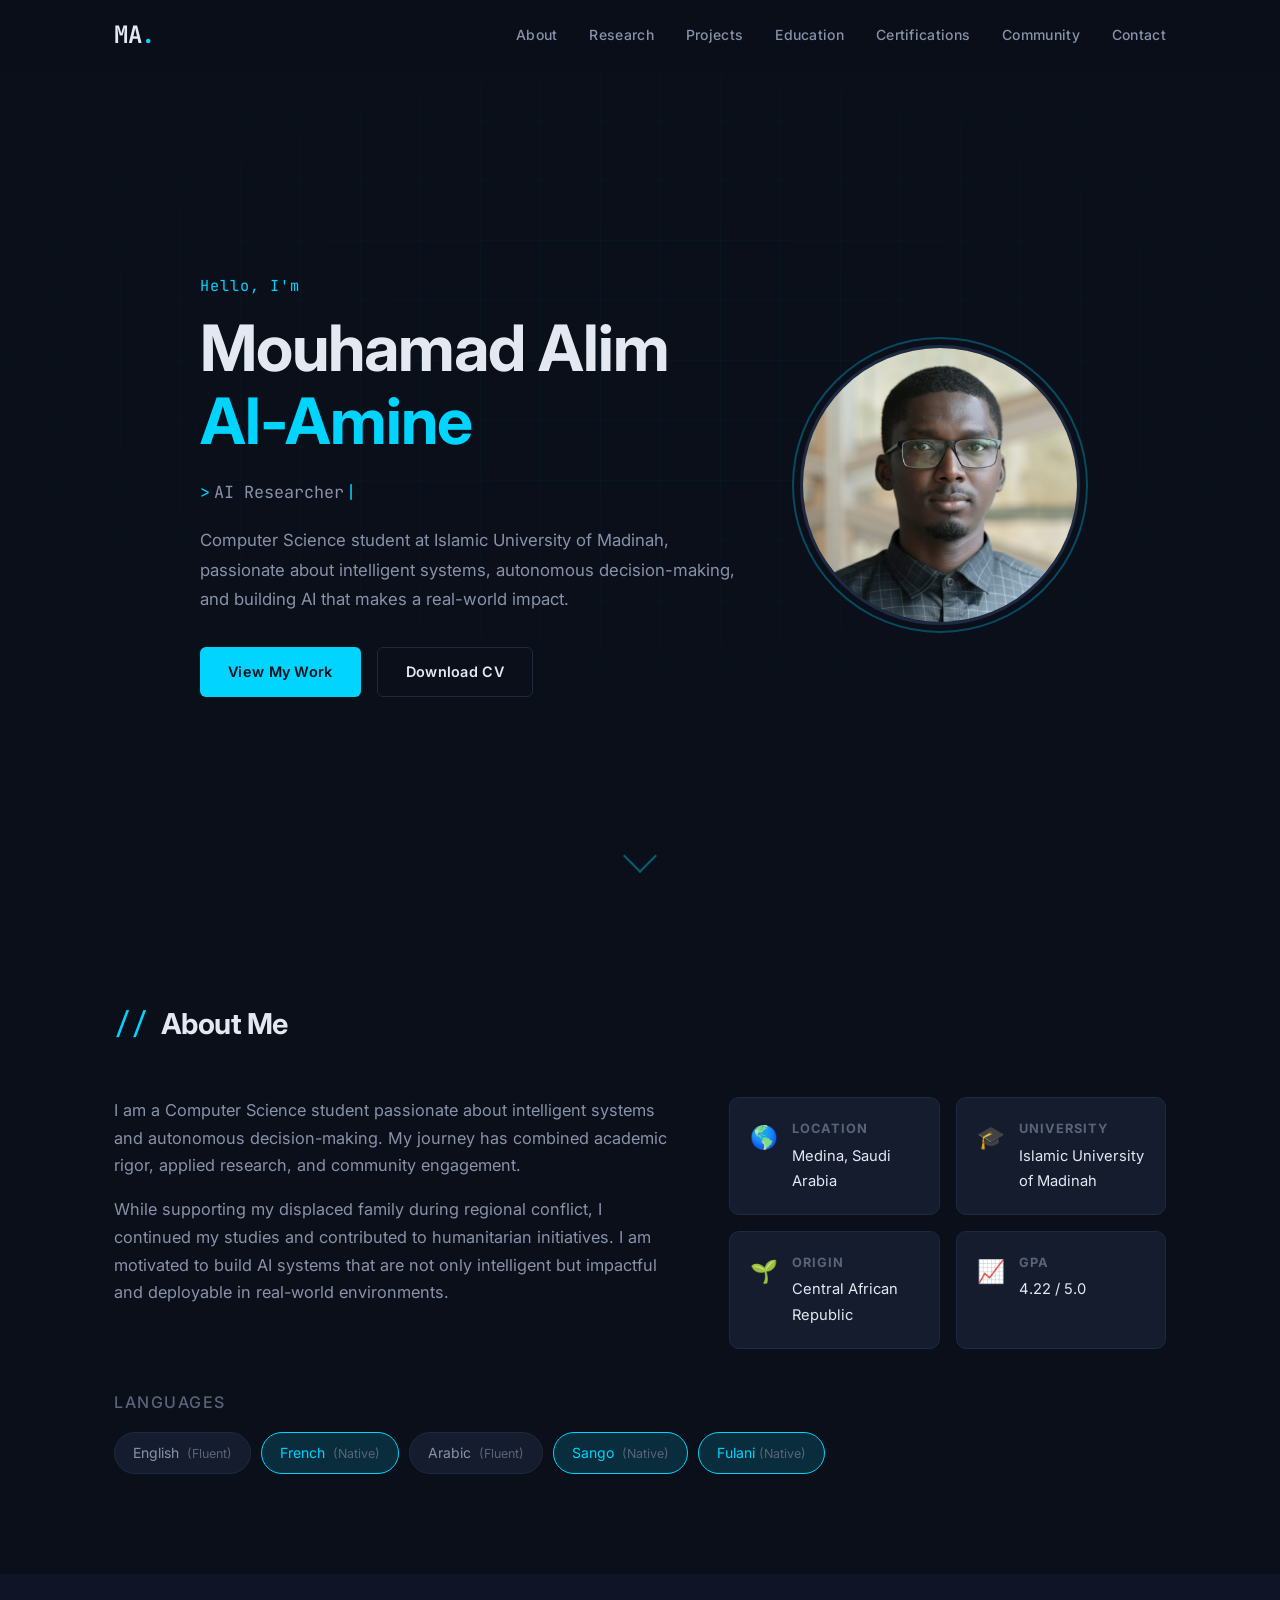
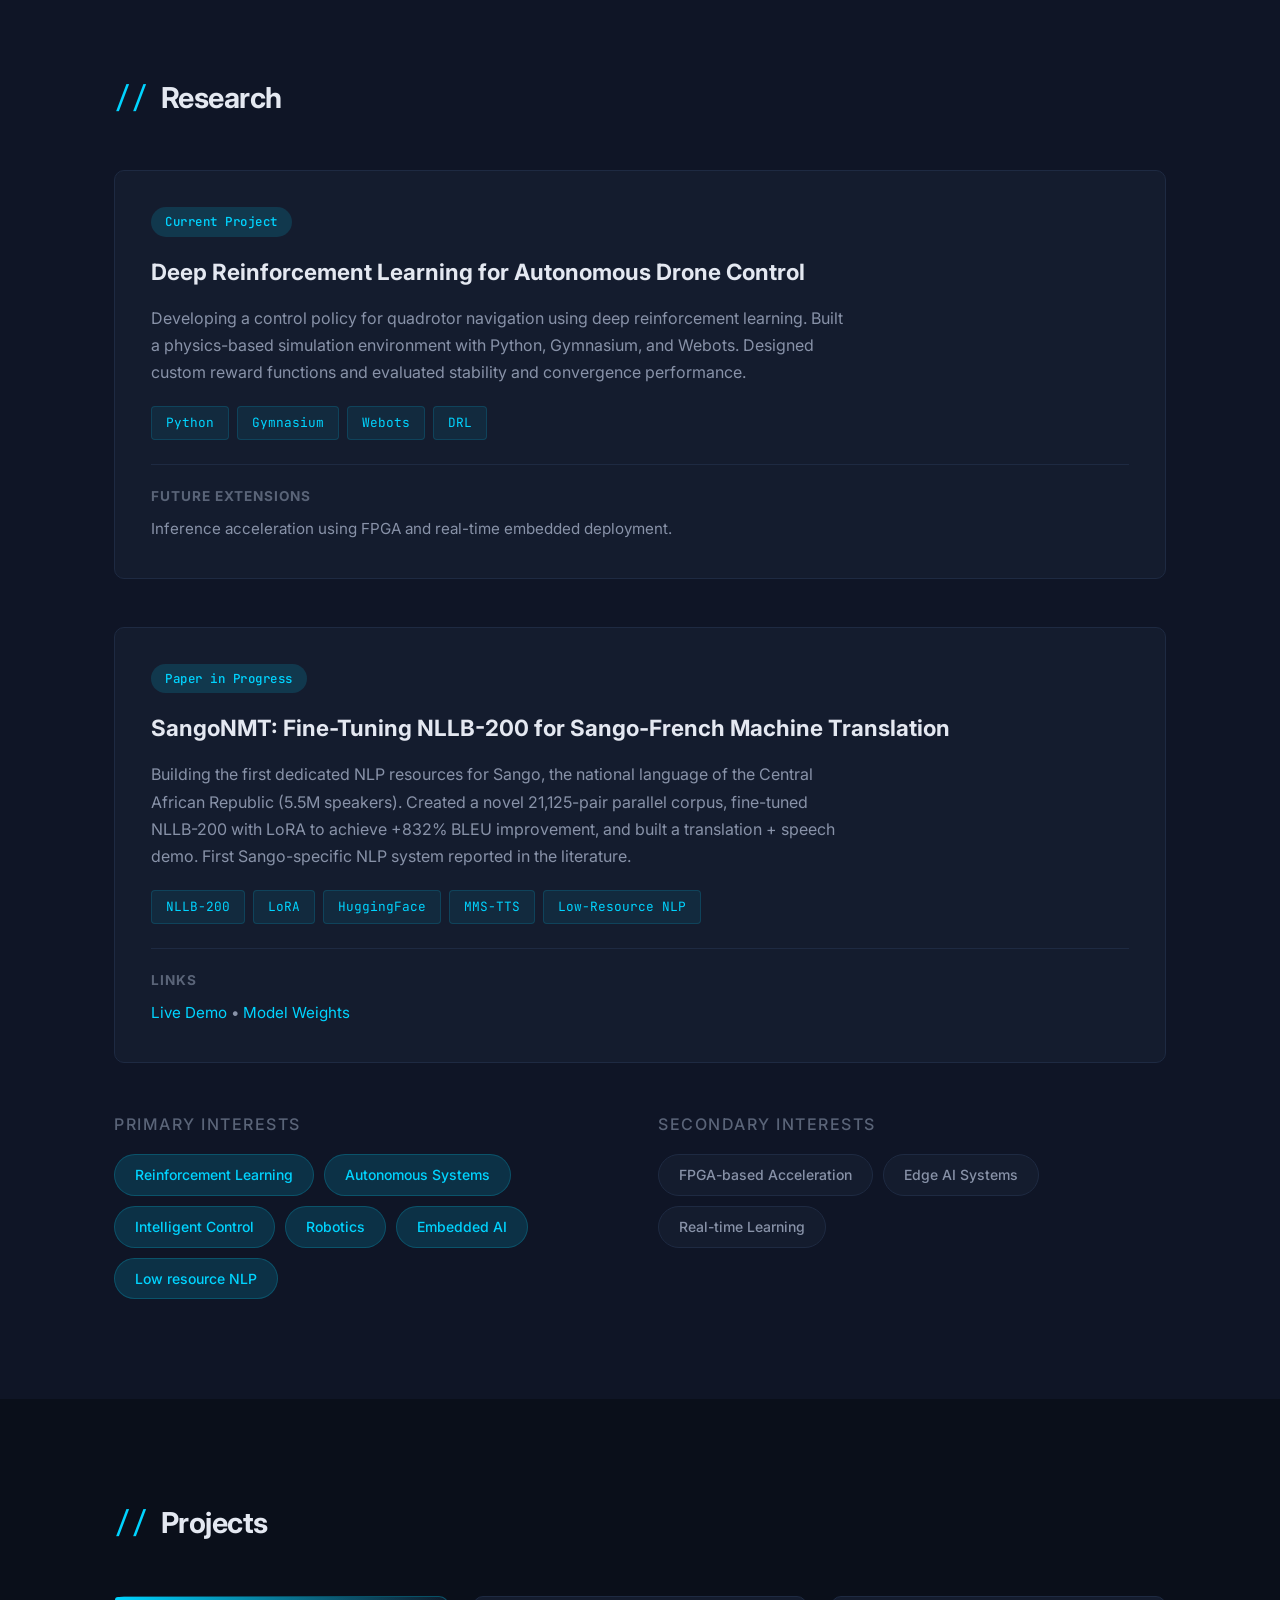
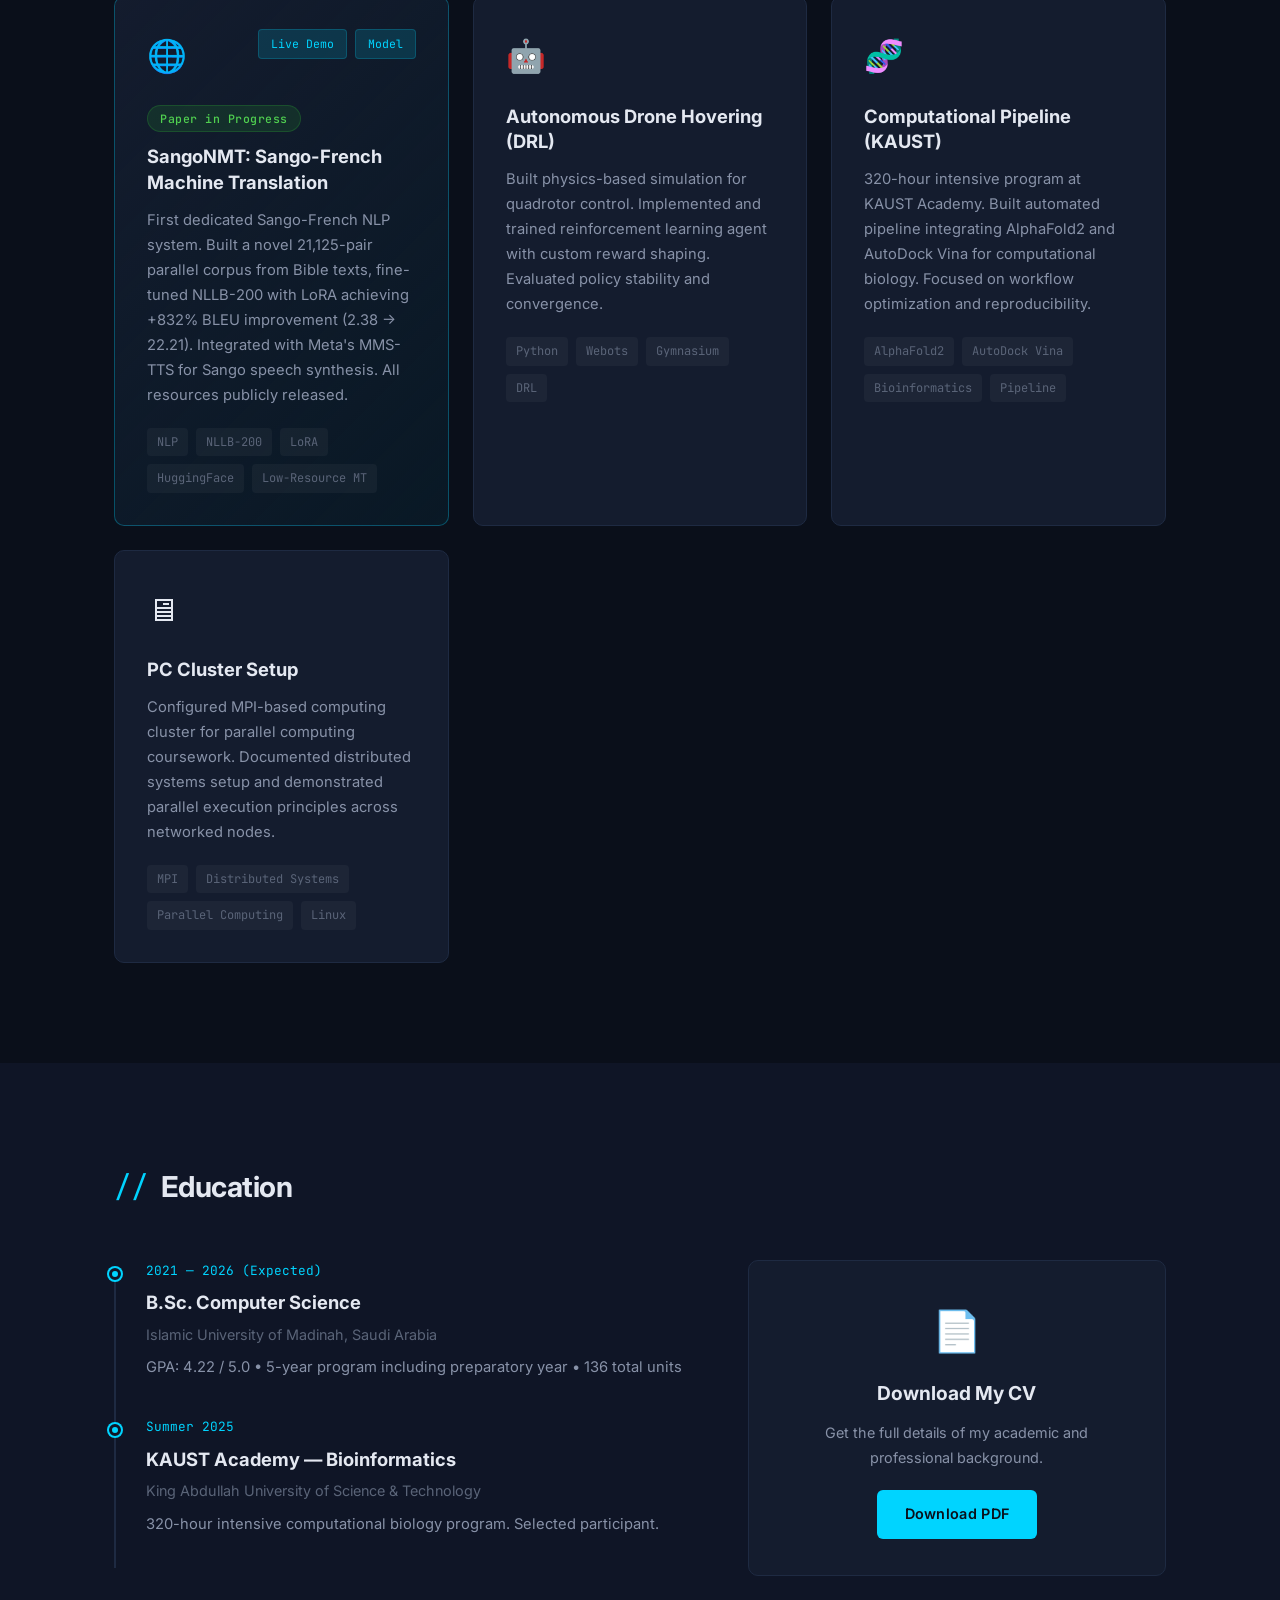
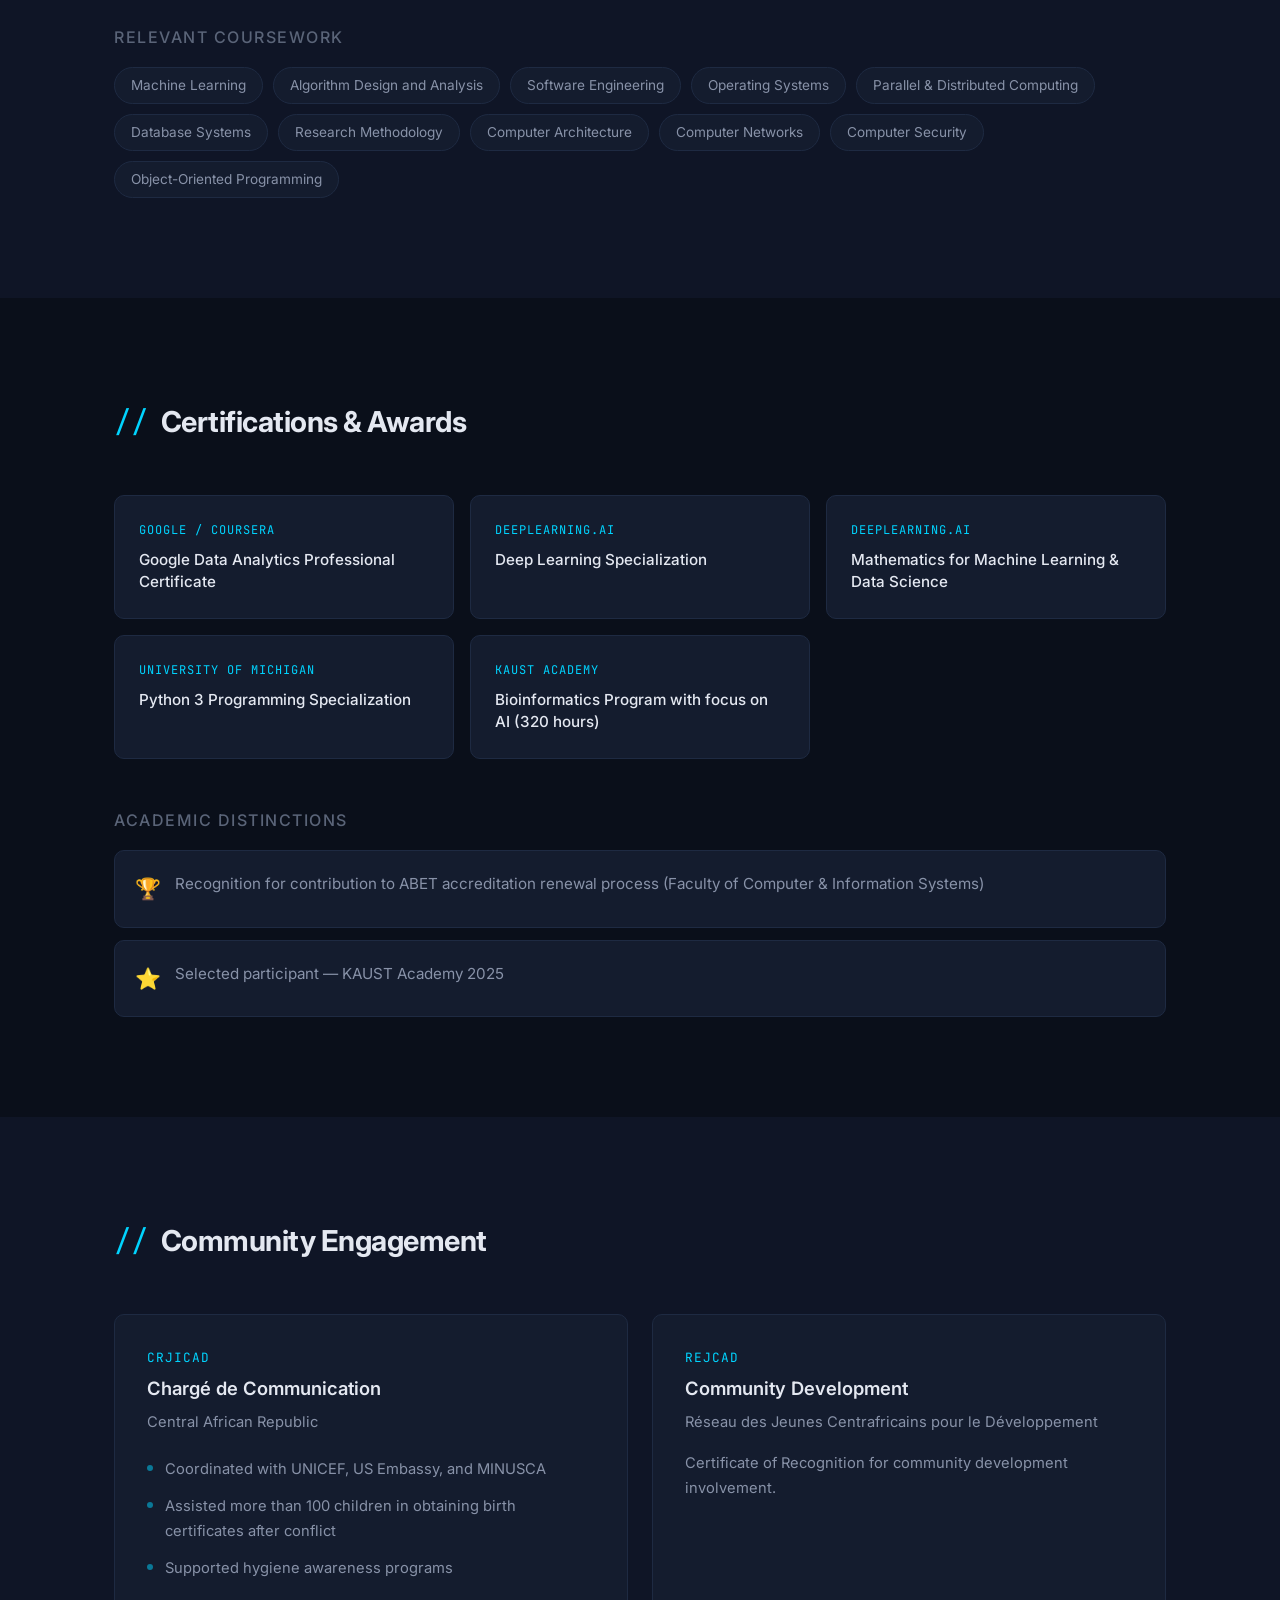
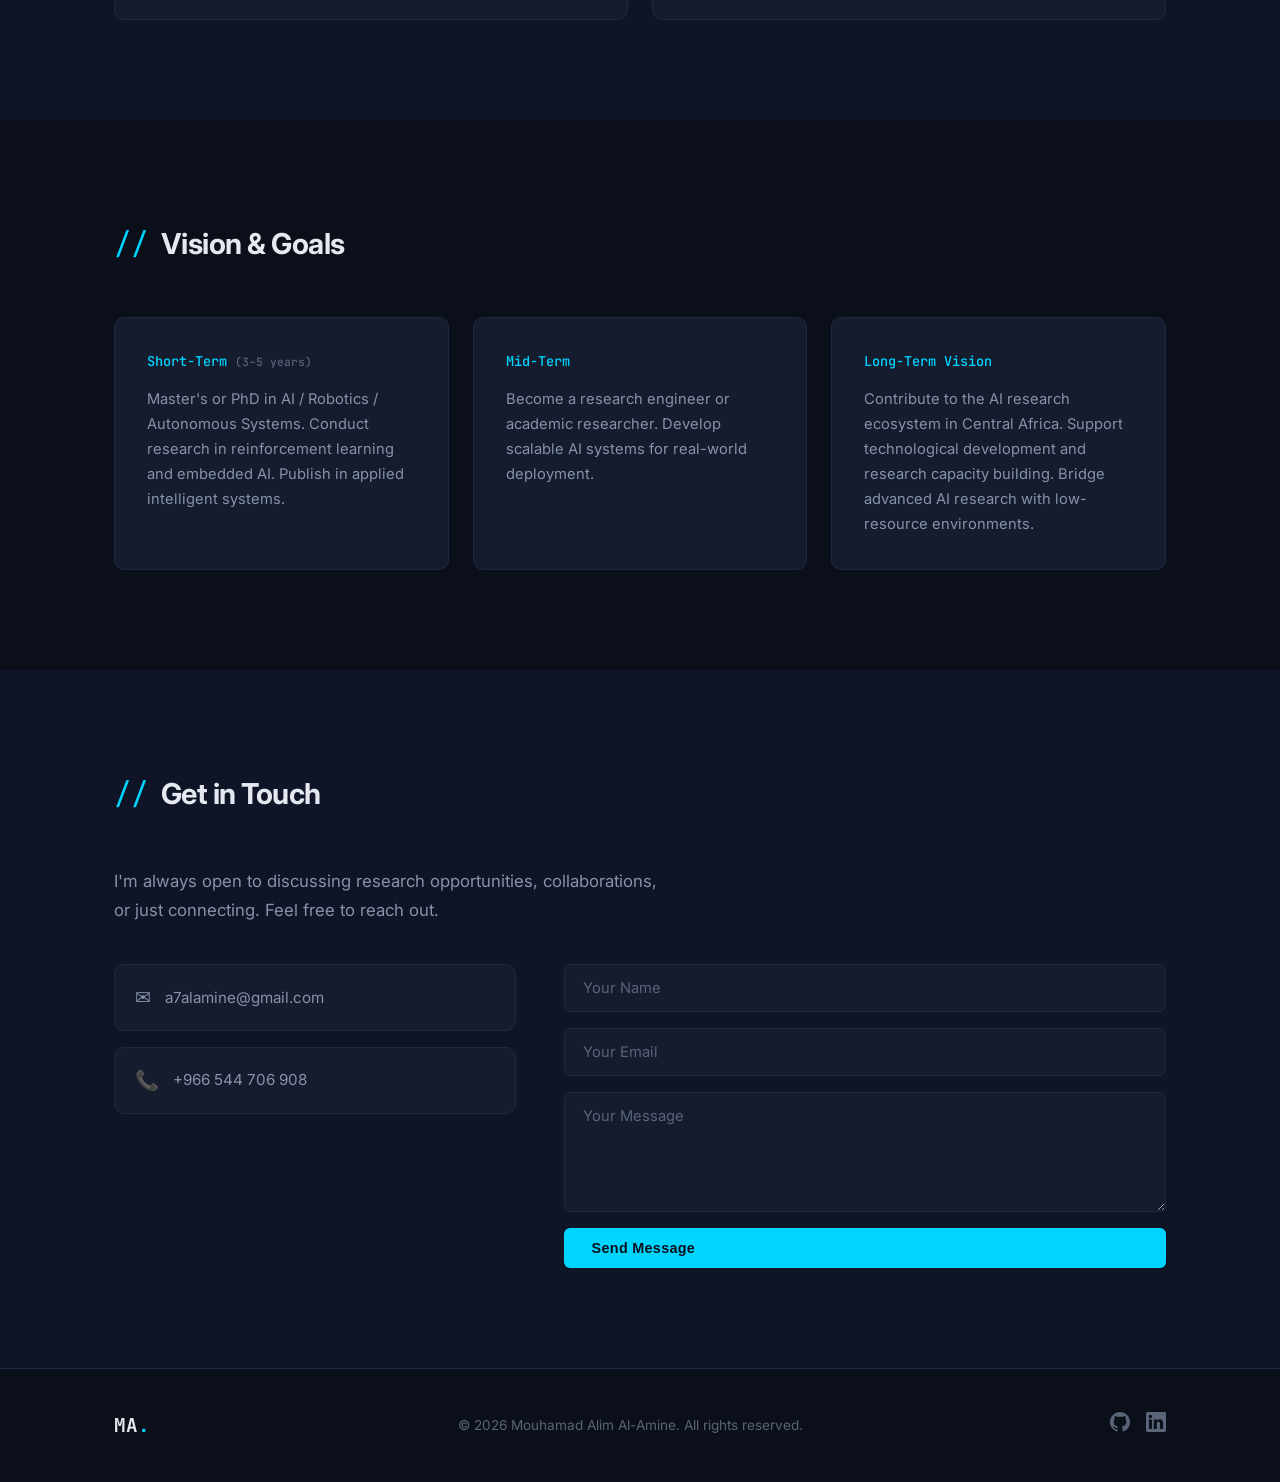
==== commit f6f32a58: "Add SangoNMT project and form thank-you" ====
--- a/index.html
+++ b/index.html
@@ -135,6 +135,23 @@
                 </div>
             </div>
 
+            <div class="research-current">
+                <div class="research-badge">Paper in Progress</div>
+                <h3>SangoNMT: Fine-Tuning NLLB-200 for Sango-French Machine Translation</h3>
+                <p>Building the first dedicated NLP resources for Sango, the national language of the Central African Republic (5.5M speakers). Created a novel 21,125-pair parallel corpus, fine-tuned NLLB-200 with LoRA to achieve +832% BLEU improvement, and built a translation + speech demo. First Sango-specific NLP system reported in the literature.</p>
+                <div class="research-tech">
+                    <span class="tech-tag">NLLB-200</span>
+                    <span class="tech-tag">LoRA</span>
+                    <span class="tech-tag">HuggingFace</span>
+                    <span class="tech-tag">MMS-TTS</span>
+                    <span class="tech-tag">Low-Resource NLP</span>
+                </div>
+                <div class="research-future">
+                    <h4>Links</h4>
+                    <p><a href="https://huggingface.co/spaces/alaminerca/sango-french-translator" target="_blank" rel="noopener">Live Demo</a> &bull; <a href="https://huggingface.co/alaminerca/nllb-sango-french" target="_blank" rel="noopener">Model Weights</a></p>
+                </div>
+            </div>
+
             <div class="research-interests">
                 <div class="interests-group">
                     <h3>Primary Interests</h3>
@@ -164,6 +181,26 @@
         <div class="container">
             <h2 class="section-title"><span class="accent">//</span> Projects</h2>
             <div class="projects-grid">
+
+                <div class="project-card featured fade-in">
+                    <div class="project-header">
+                        <div class="project-icon">&#127760;</div>
+                        <div class="project-links">
+                            <a href="https://huggingface.co/spaces/alaminerca/sango-french-translator" target="_blank" rel="noopener" aria-label="Live Demo" class="project-link-btn">Live Demo</a>
+                            <a href="https://huggingface.co/alaminerca/nllb-sango-french" target="_blank" rel="noopener" aria-label="Model" class="project-link-btn">Model</a>
+                        </div>
+                    </div>
+                    <div class="project-status">Paper in Progress</div>
+                    <h3>SangoNMT: Sango-French Machine Translation</h3>
+                    <p>First dedicated Sango-French NLP system. Built a novel 21,125-pair parallel corpus from Bible texts, fine-tuned NLLB-200 with LoRA achieving +832% BLEU improvement (2.38 &rarr; 22.21). Integrated with Meta's MMS-TTS for Sango speech synthesis. All resources publicly released.</p>
+                    <div class="project-tags">
+                        <span>NLP</span>
+                        <span>NLLB-200</span>
+                        <span>LoRA</span>
+                        <span>HuggingFace</span>
+                        <span>Low-Resource MT</span>
+                    </div>
+                </div>
 
                 <div class="project-card fade-in">
                     <div class="project-header">
@@ -373,12 +410,20 @@
                         <span>+966 544 706 908</span>
                     </a>
                 </div>
-                <form class="contact-form" action="https://formspree.io/f/xaqdjdad" method="POST">
-                    <input type="text" name="name" placeholder="Your Name" required>
-                    <input type="email" name="email" placeholder="Your Email" required>
-                    <textarea name="message" placeholder="Your Message" rows="5" required></textarea>
-                    <button type="submit" class="btn btn-primary">Send Message</button>
-                </form>
+                <div class="contact-form-wrapper">
+                    <form class="contact-form" id="contact-form" action="https://formspree.io/f/xaqdjdad" method="POST">
+                        <input type="text" name="name" placeholder="Your Name" required>
+                        <input type="email" name="email" placeholder="Your Email" required>
+                        <textarea name="message" placeholder="Your Message" rows="5" required></textarea>
+                        <button type="submit" class="btn btn-primary" id="form-submit-btn">Send Message</button>
+                    </form>
+                    <div class="form-success" id="form-success">
+                        <div class="success-icon">&#10003;</div>
+                        <h3>Thank you!</h3>
+                        <p>Your message has been sent successfully. I'll get back to you as soon as possible.</p>
+                        <button class="btn btn-outline" id="form-reset-btn">Send Another Message</button>
+                    </div>
+                </div>
             </div>
         </div>
     </section>
--- a/css/style.css
+++ b/css/style.css
@@ -657,6 +657,52 @@
     border-radius: 4px;
 }
 
+/* Featured Project Card */
+.project-card.featured {
+    border-color: rgba(0, 212, 255, 0.3);
+    background: linear-gradient(135deg, var(--bg-card), rgba(0, 212, 255, 0.05));
+}
+
+.project-card.featured::before {
+    opacity: 1;
+}
+
+.project-status {
+    display: inline-block;
+    background: rgba(50, 205, 50, 0.12);
+    color: #50d050;
+    font-family: var(--font-mono);
+    font-size: 0.72rem;
+    font-weight: 500;
+    padding: 3px 12px;
+    border-radius: 50px;
+    margin-bottom: 12px;
+    letter-spacing: 0.5px;
+    border: 1px solid rgba(50, 205, 50, 0.2);
+}
+
+.project-link-btn {
+    display: inline-block;
+    font-family: var(--font-mono);
+    font-size: 0.72rem;
+    color: var(--accent);
+    background: var(--accent-dim);
+    padding: 4px 12px;
+    border-radius: 4px;
+    border: 1px solid rgba(0, 212, 255, 0.2);
+    transition: all var(--transition);
+}
+
+.project-link-btn:hover {
+    background: rgba(0, 212, 255, 0.25);
+    color: #fff;
+}
+
+.project-links {
+    display: flex;
+    gap: 8px;
+}
+
 /* ===== Education ===== */
 .education-content {
     display: grid;
@@ -1036,6 +1082,54 @@
 .contact-form textarea {
     resize: vertical;
     min-height: 120px;
+}
+
+/* Form Success State */
+.contact-form-wrapper {
+    position: relative;
+}
+
+.form-success {
+    display: none;
+    text-align: center;
+    padding: 48px 24px;
+    animation: fadeUp 0.5s ease;
+}
+
+.form-success.show {
+    display: flex;
+    flex-direction: column;
+    align-items: center;
+    gap: 12px;
+}
+
+.success-icon {
+    width: 64px;
+    height: 64px;
+    border-radius: 50%;
+    background: rgba(0, 212, 255, 0.12);
+    color: var(--accent);
+    font-size: 1.8rem;
+    display: flex;
+    align-items: center;
+    justify-content: center;
+    border: 2px solid var(--accent);
+    margin-bottom: 8px;
+}
+
+.form-success h3 {
+    font-size: 1.4rem;
+}
+
+.form-success p {
+    color: var(--text-secondary);
+    font-size: 0.95rem;
+    max-width: 360px;
+}
+
+@keyframes fadeUp {
+    from { opacity: 0; transform: translateY(16px); }
+    to { opacity: 1; transform: translateY(0); }
 }
 
 /* ===== Footer ===== */
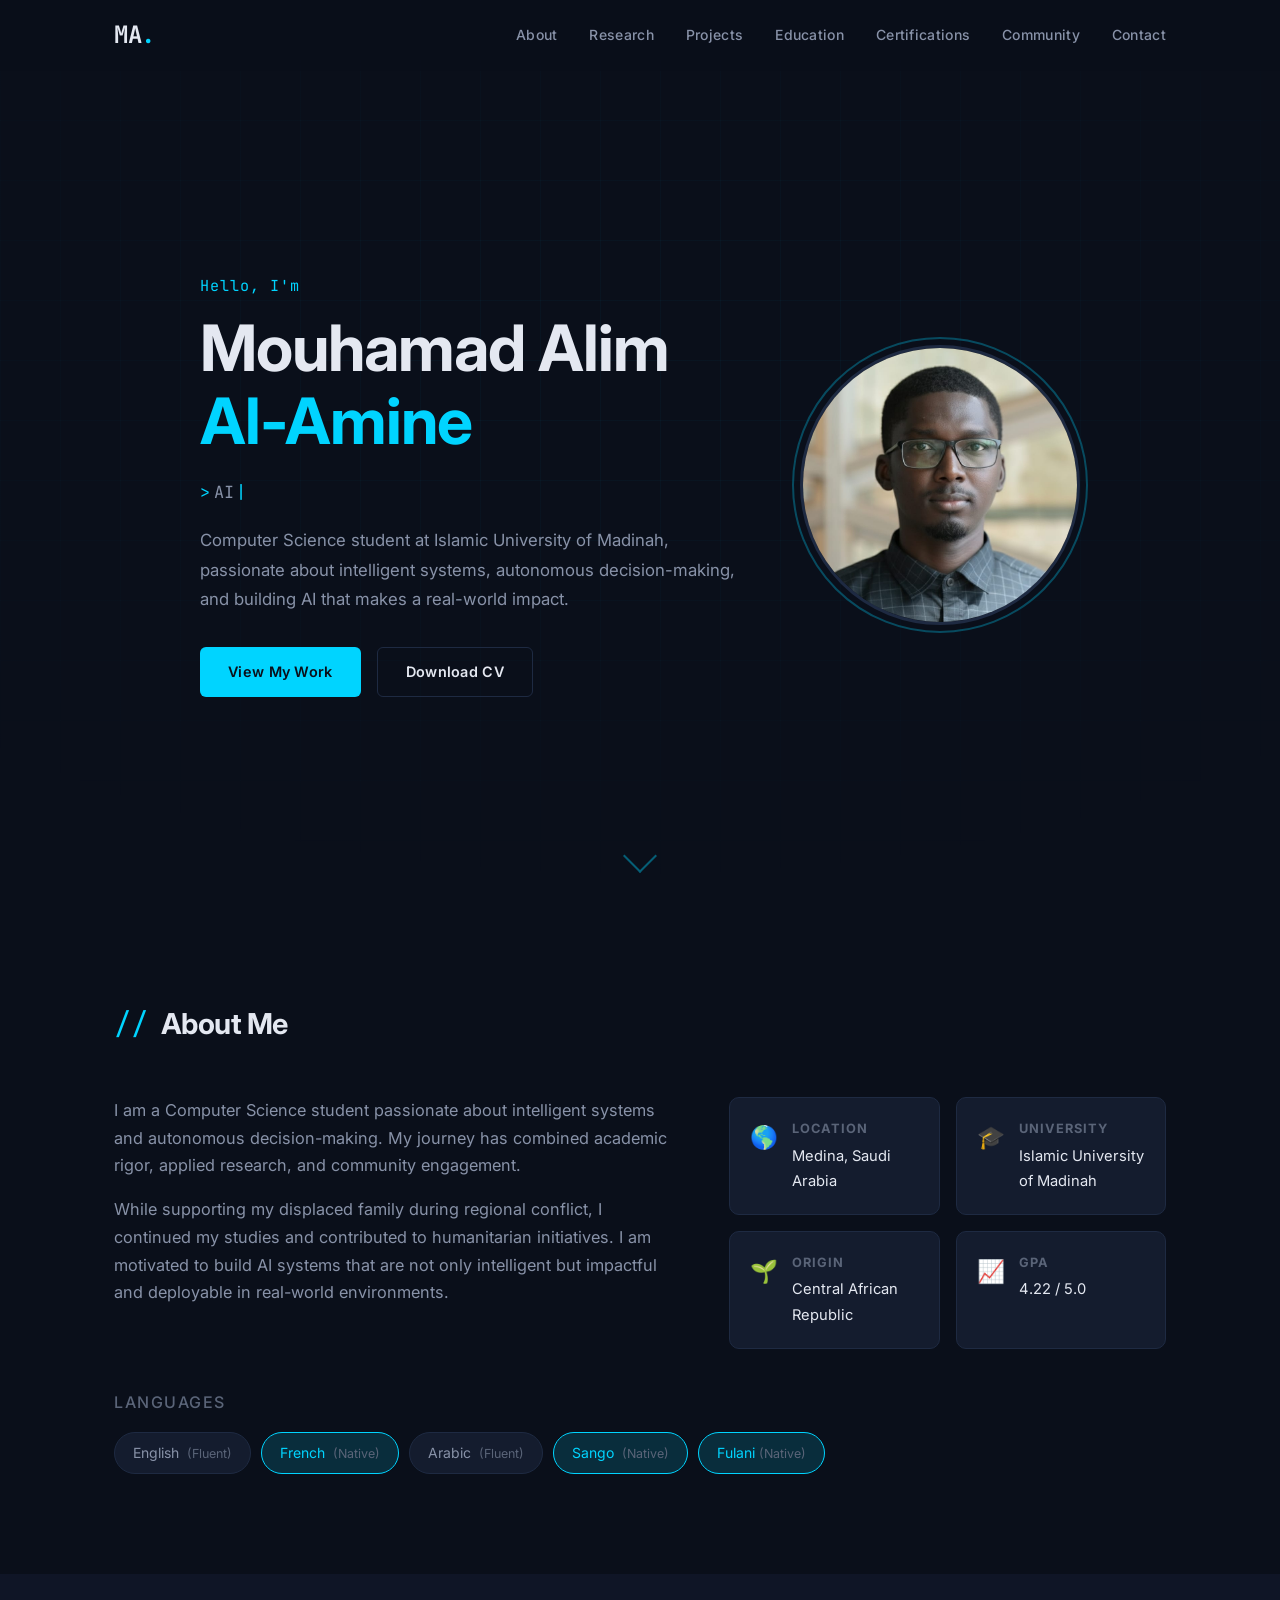
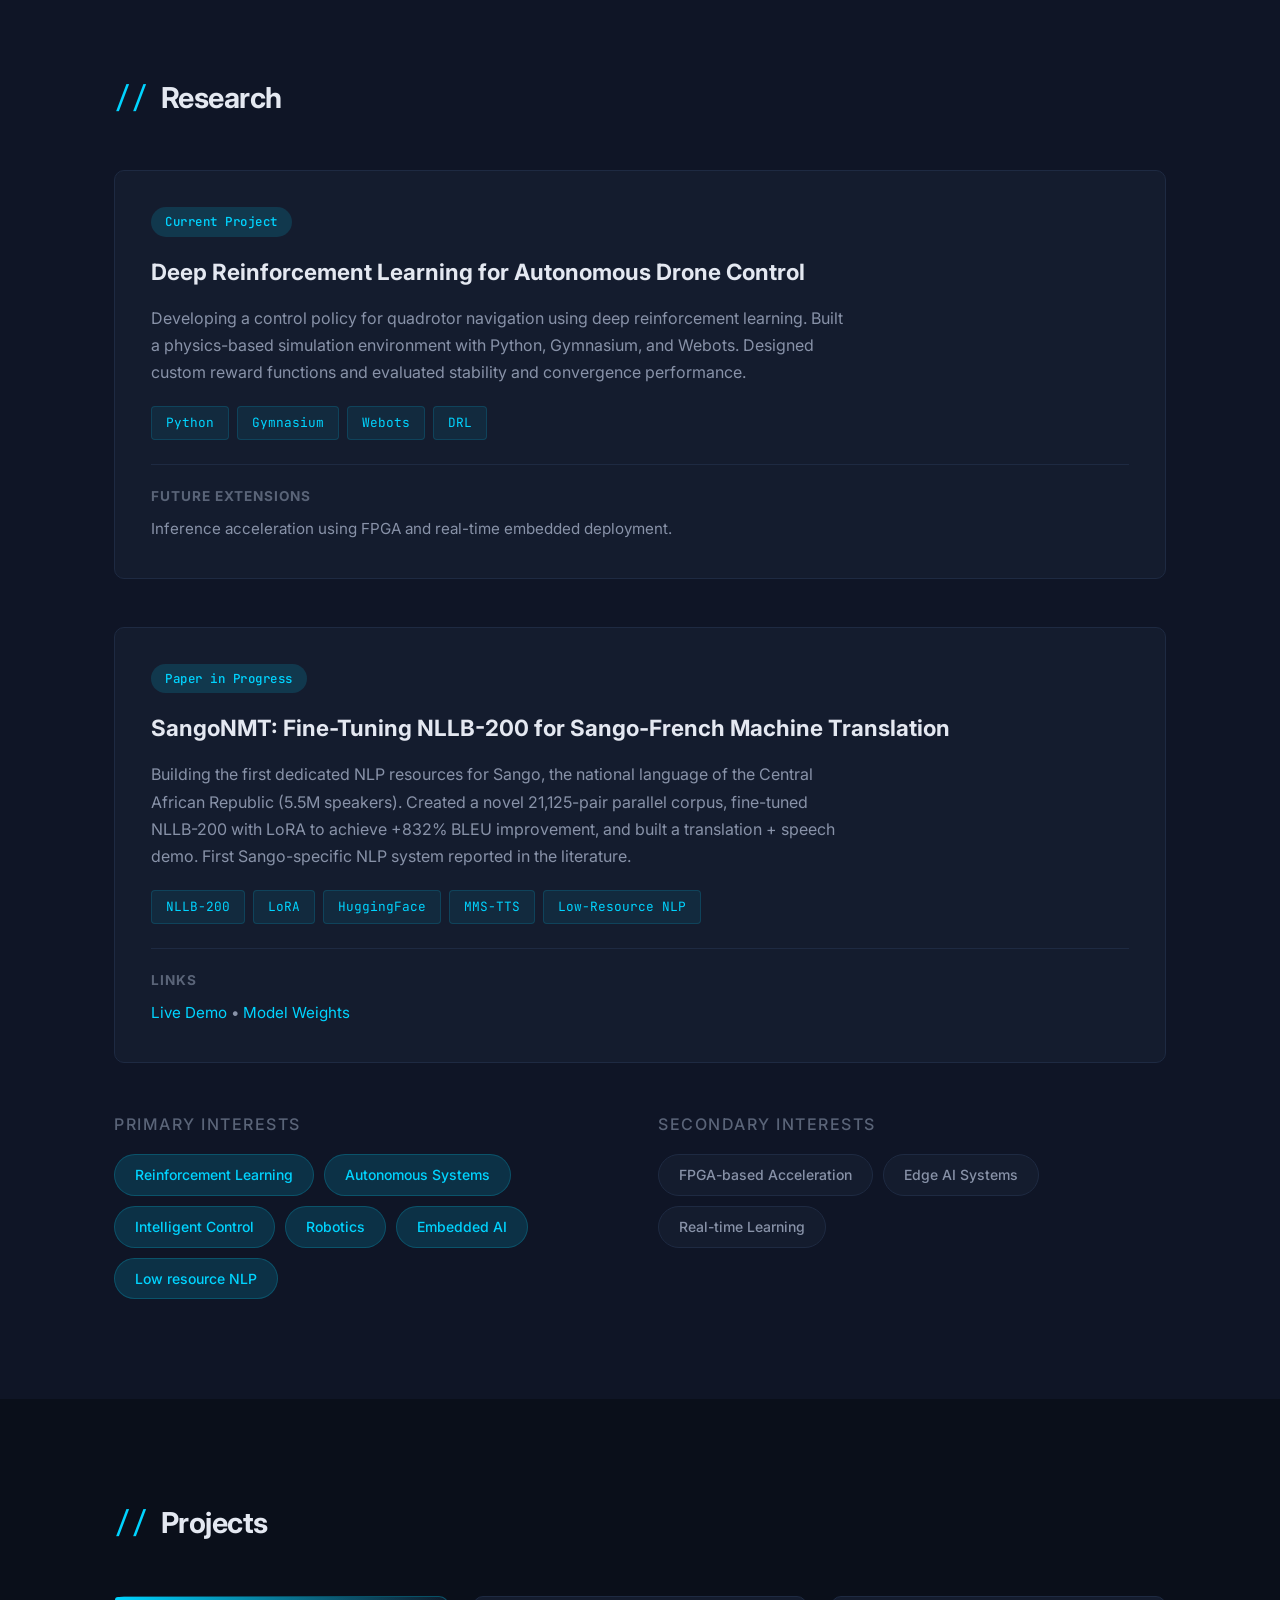
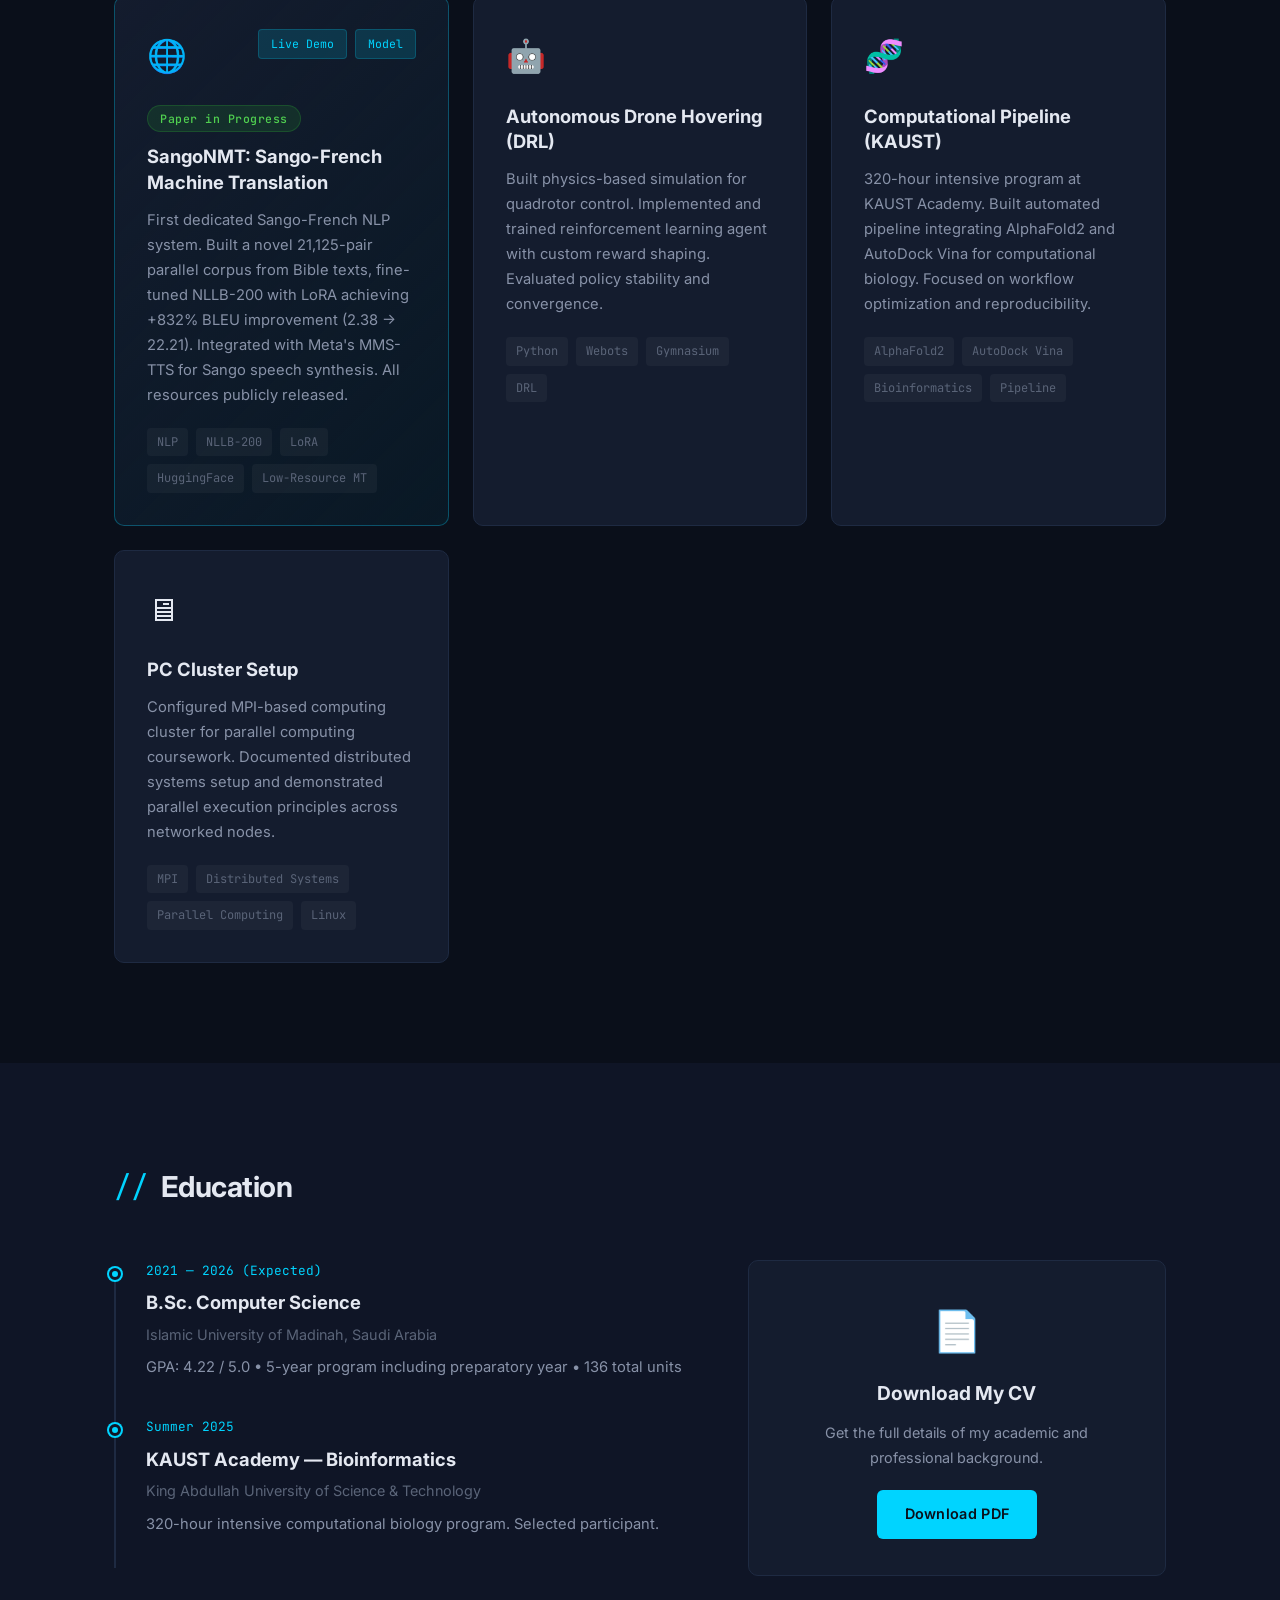
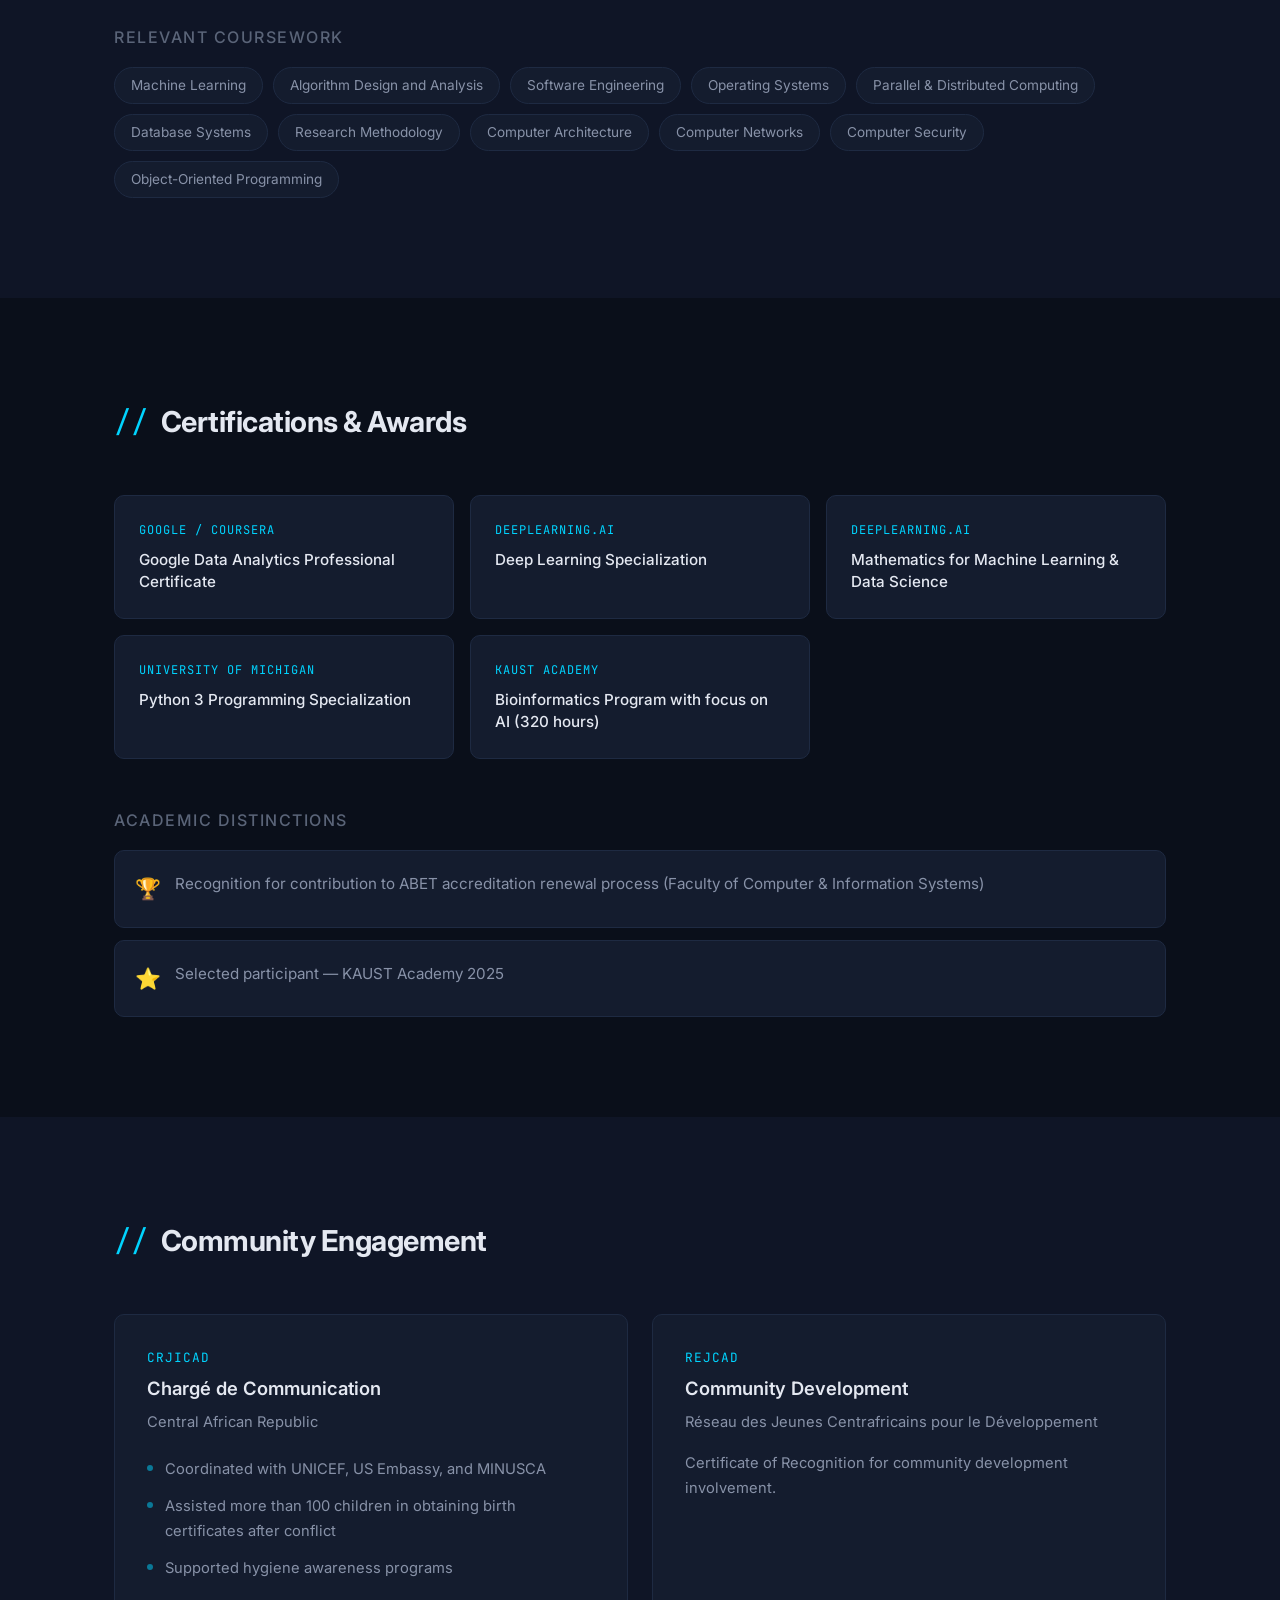
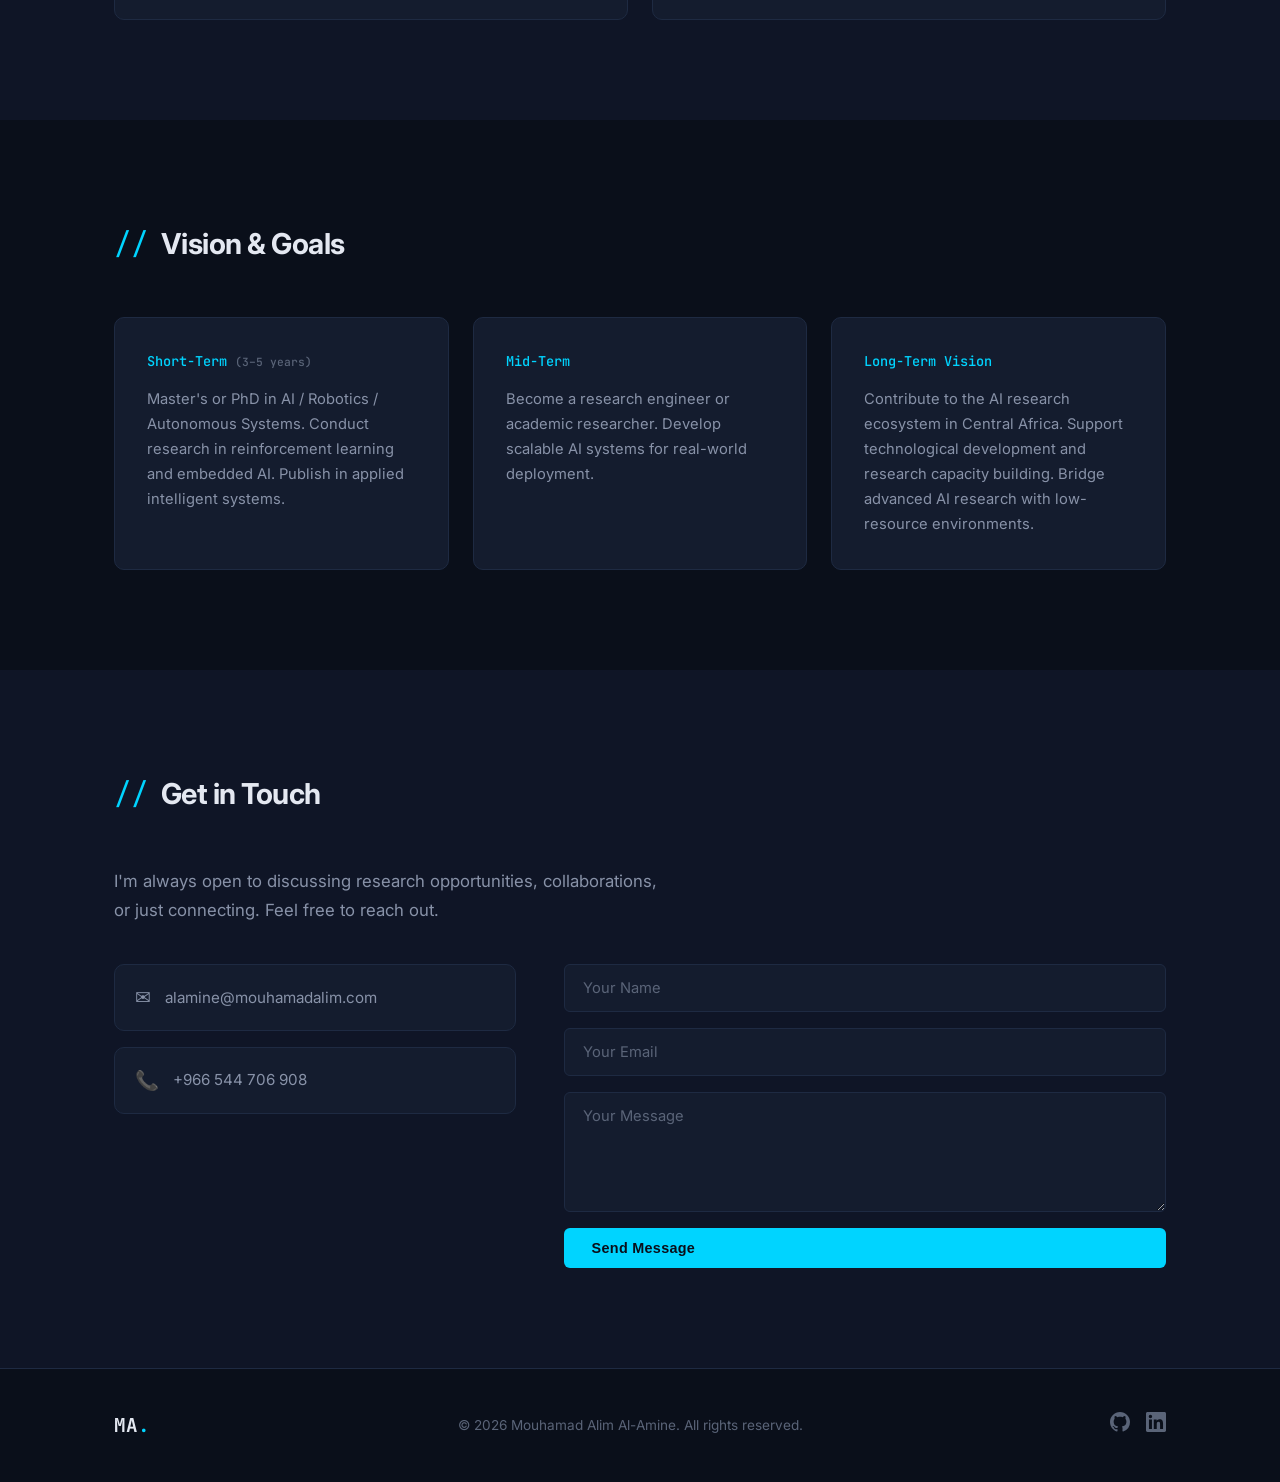
==== commit 39668f1c: "Updated email address" ====
--- a/index.html
+++ b/index.html
@@ -401,9 +401,9 @@
             <p class="contact-intro">I'm always open to discussing research opportunities, collaborations, or just connecting. Feel free to reach out.</p>
             <div class="contact-grid">
                 <div class="contact-info">
-                    <a href="mailto:a7alamine@gmail.com" class="contact-link">
+                    <a href="mailto:alamine@mouhamadalim.com" class="contact-link">
                         <span class="contact-icon">&#9993;</span>
-                        <span>a7alamine@gmail.com</span>
+                        <span>alamine@mouhamadalim.com</span>
                     </a>
                     <a href="tel:+966544706908" class="contact-link">
                         <span class="contact-icon">&#128222;</span>
@@ -420,7 +420,7 @@
                     <div class="form-success" id="form-success">
                         <div class="success-icon">&#10003;</div>
                         <h3>Thank you!</h3>
-                        <p>Your message has been sent successfully. I'll get back to you as soon as possible.</p>
+                        <p>Your message has been received. I'll get back to you as soon as possible.</p>
                         <button class="btn btn-outline" id="form-reset-btn">Send Another Message</button>
                     </div>
                 </div>
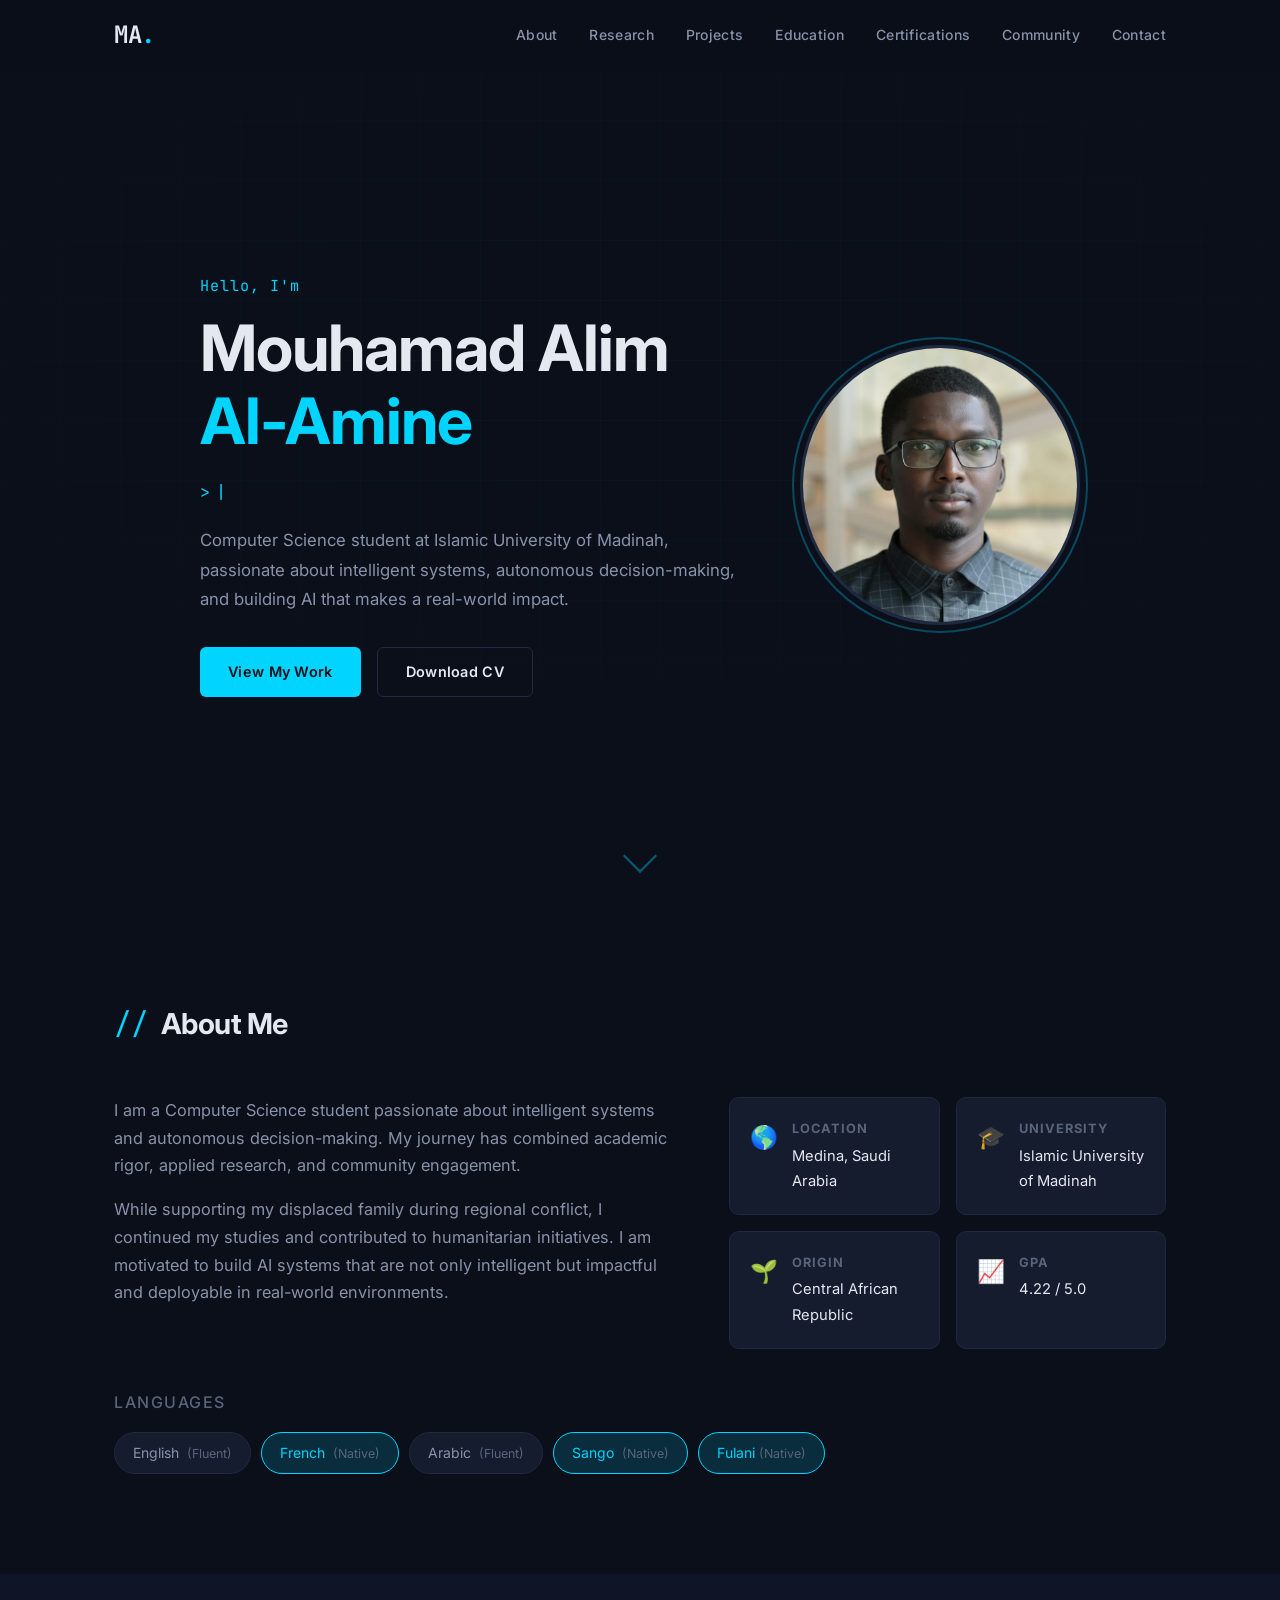
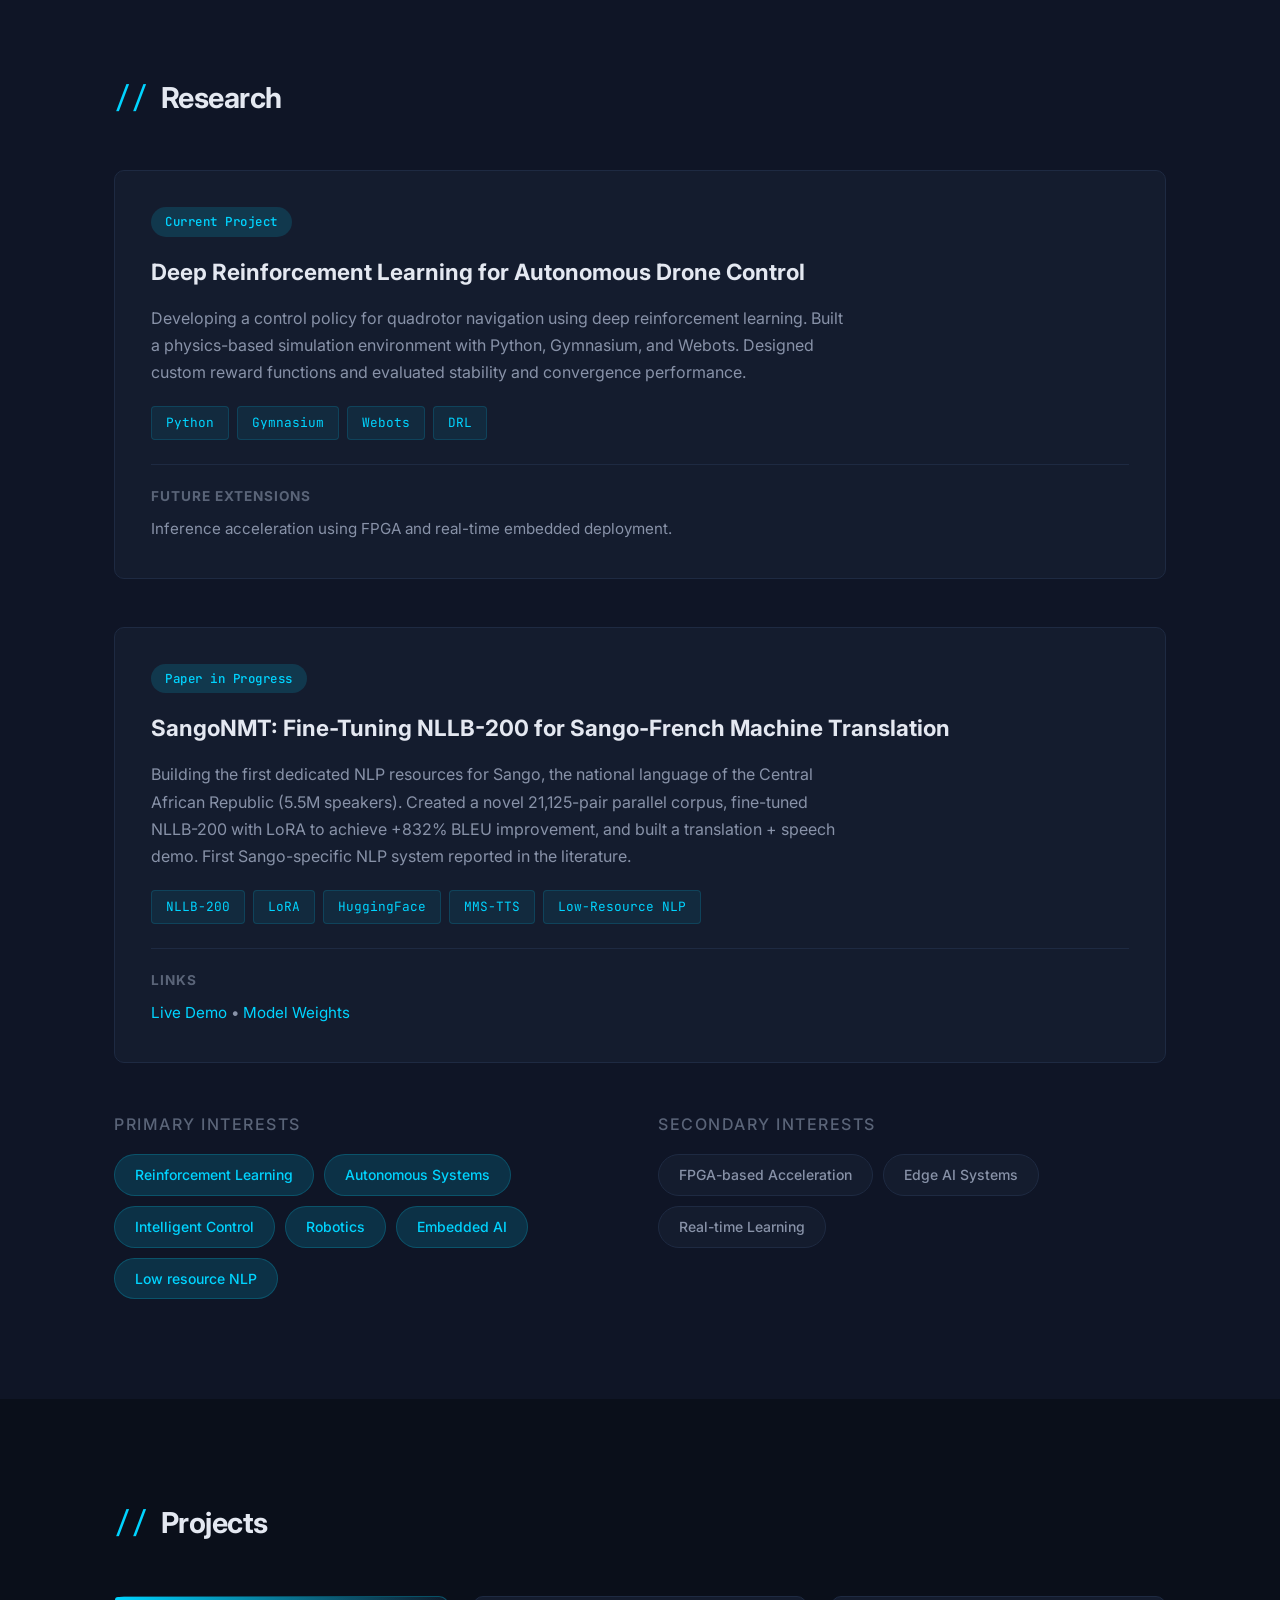
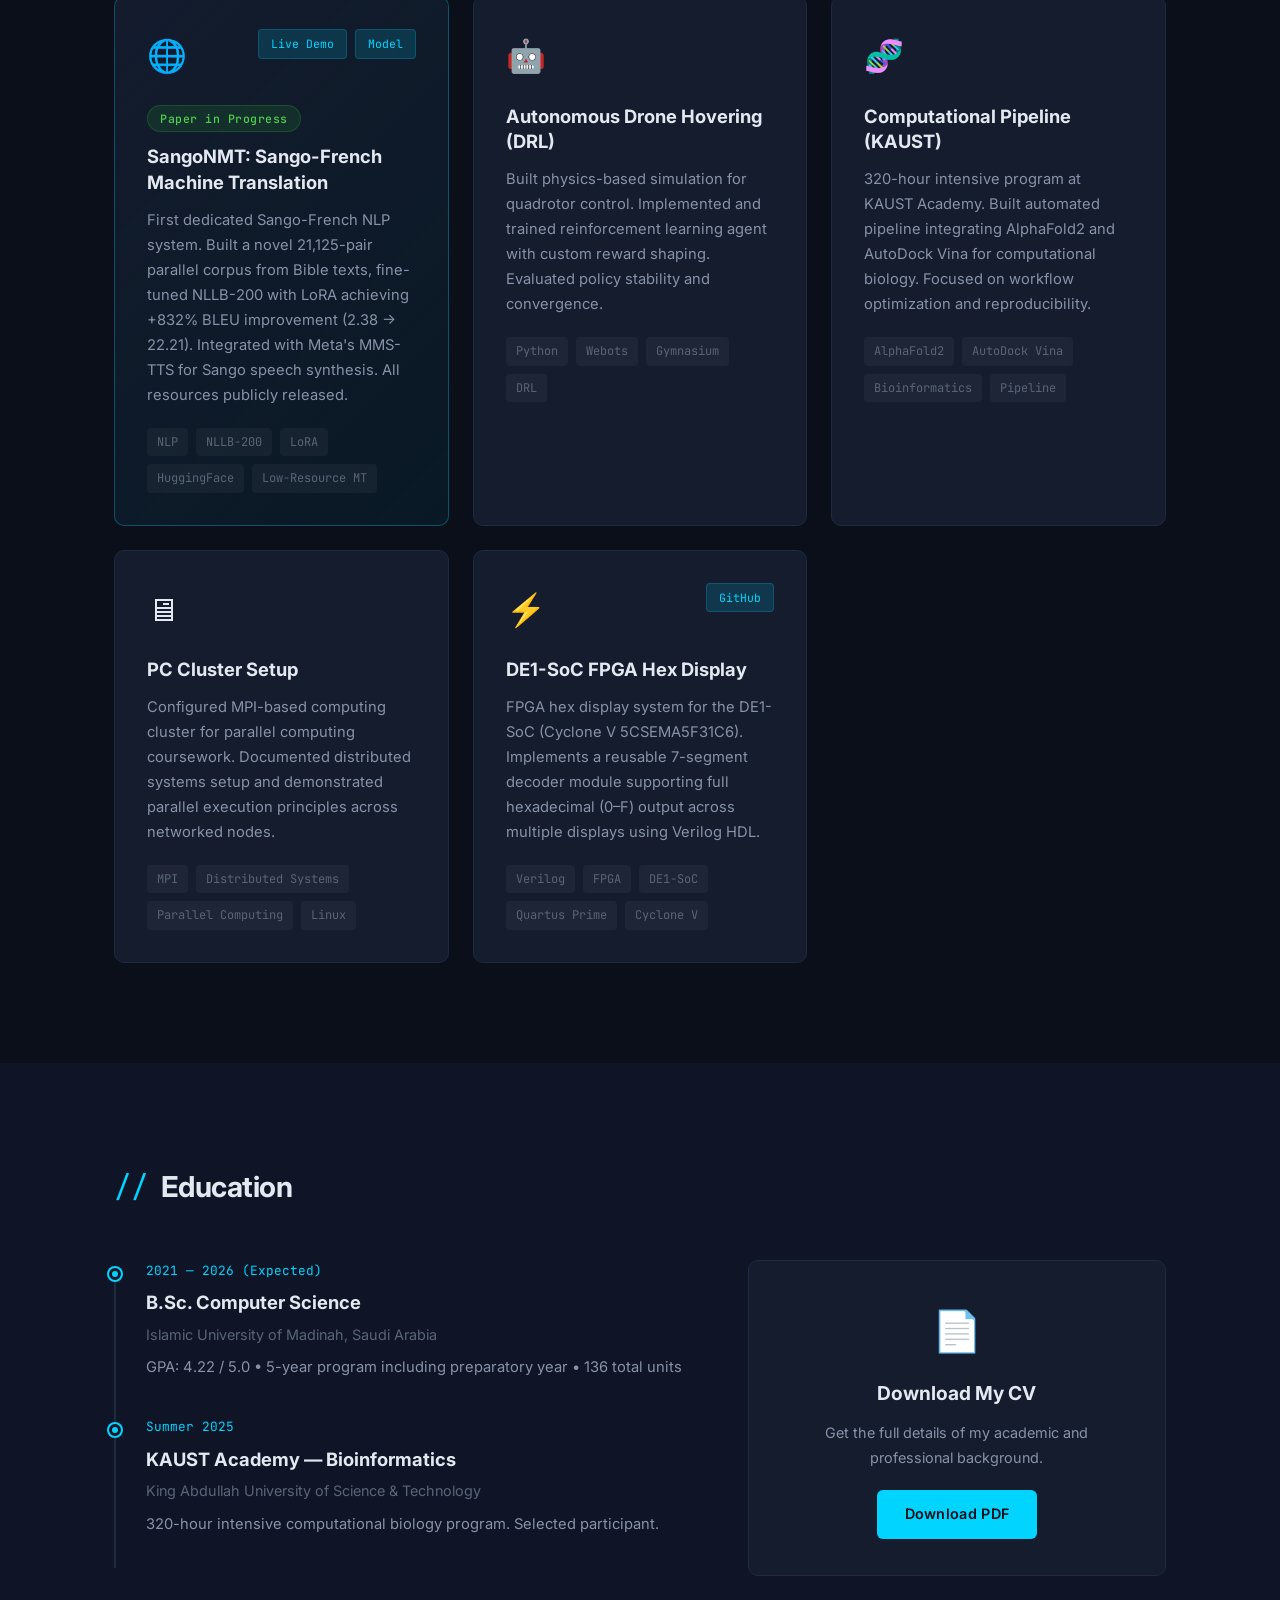
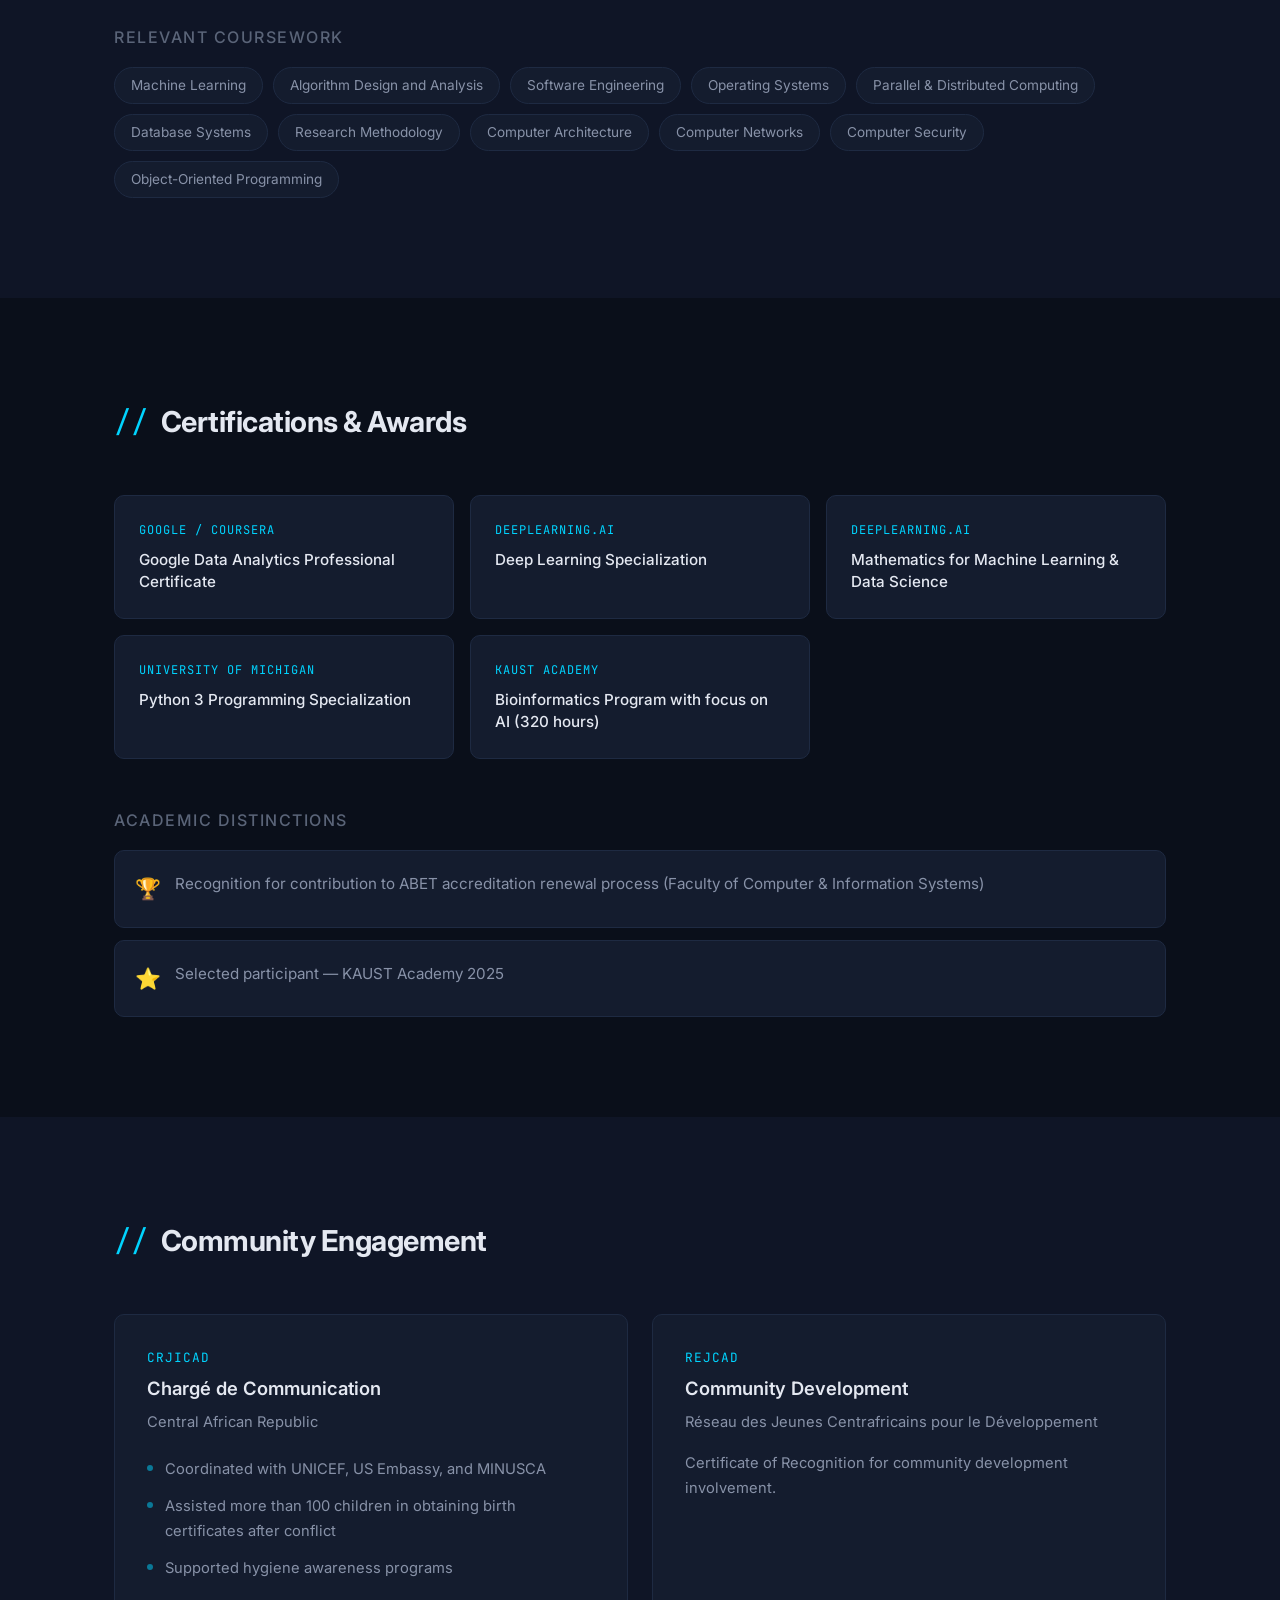
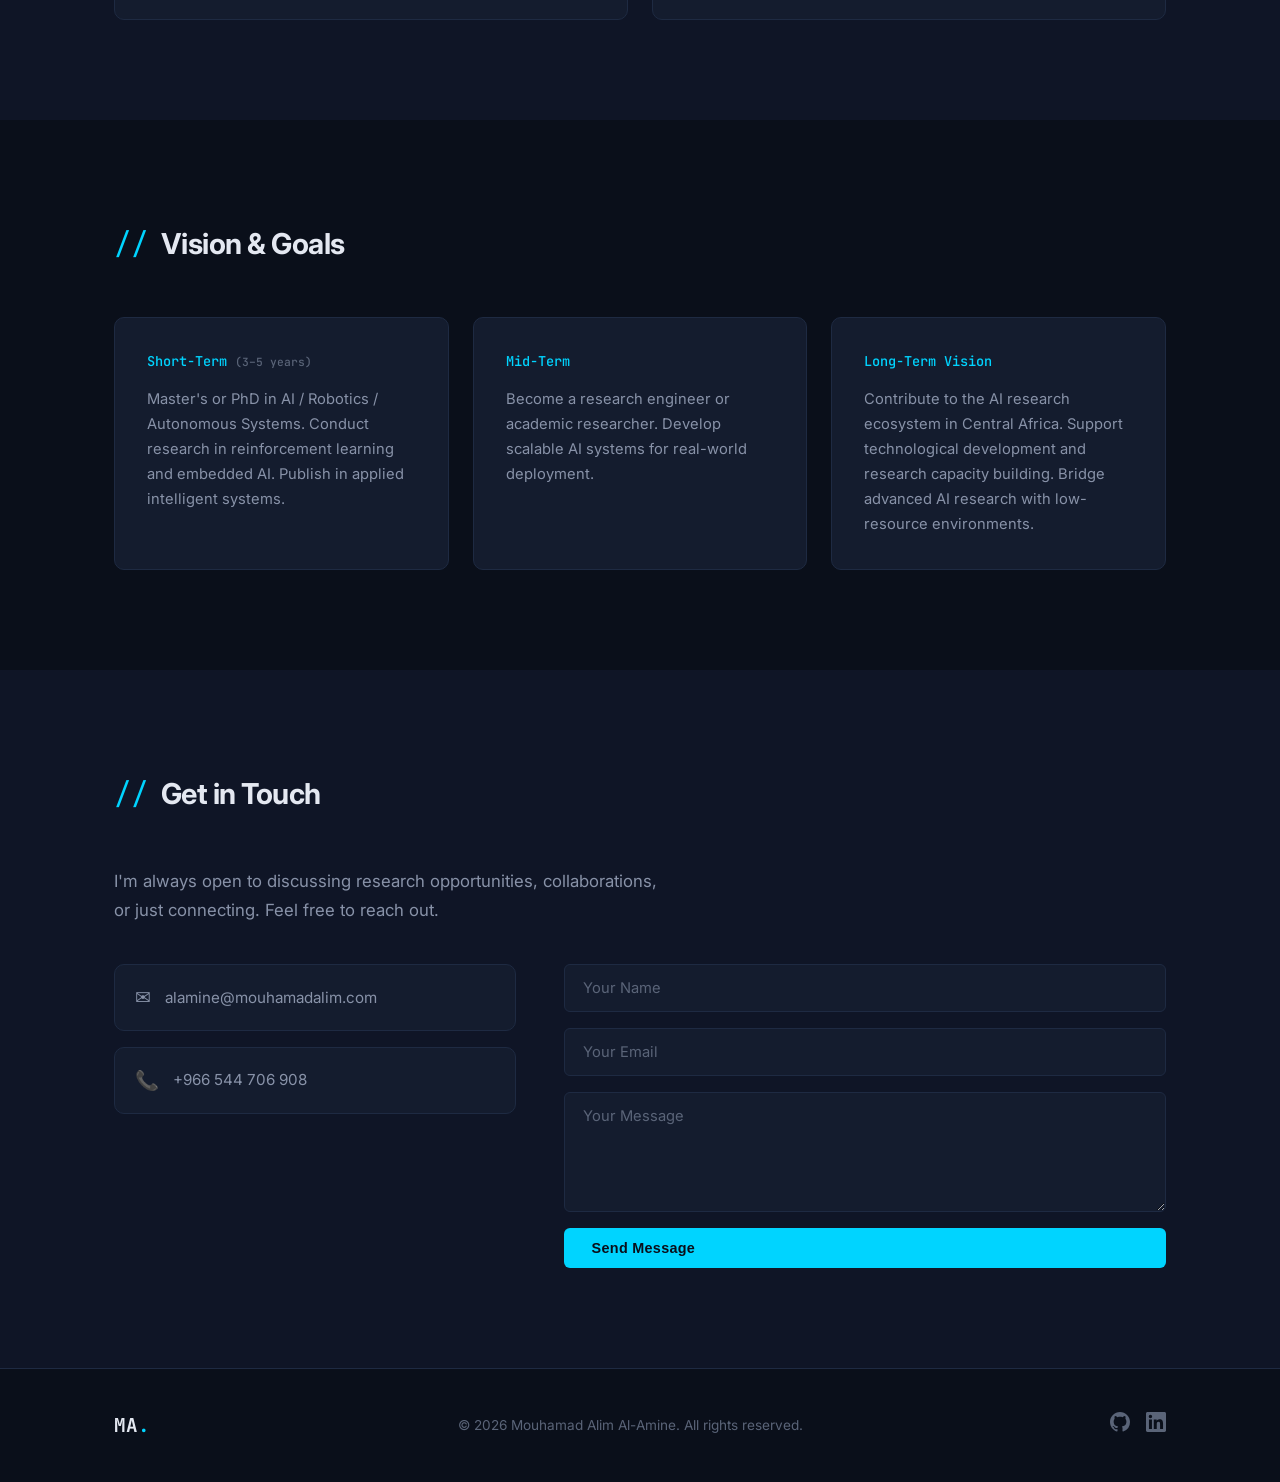
==== commit 787458e2: "Add DE1-SoC FPGA project" ====
--- a/index.html
+++ b/index.html
@@ -249,6 +249,24 @@
                     </div>
                 </div>
 
+                <div class="project-card fade-in">
+                    <div class="project-header">
+                        <div class="project-icon">&#9889;</div>
+                        <div class="project-links">
+                            <a href="https://github.com/alaminerca/DE1-SoC-FPGA-Hex-Display" target="_blank" rel="noopener" aria-label="GitHub" class="project-link-btn">GitHub</a>
+                        </div>
+                    </div>
+                    <h3>DE1-SoC FPGA Hex Display</h3>
+                    <p>FPGA hex display system for the DE1-SoC (Cyclone V 5CSEMA5F31C6). Implements a reusable 7-segment decoder module supporting full hexadecimal (0&ndash;F) output across multiple displays using Verilog HDL.</p>
+                    <div class="project-tags">
+                        <span>Verilog</span>
+                        <span>FPGA</span>
+                        <span>DE1-SoC</span>
+                        <span>Quartus Prime</span>
+                        <span>Cyclone V</span>
+                    </div>
+                </div>
+
             </div>
         </div>
     </section>
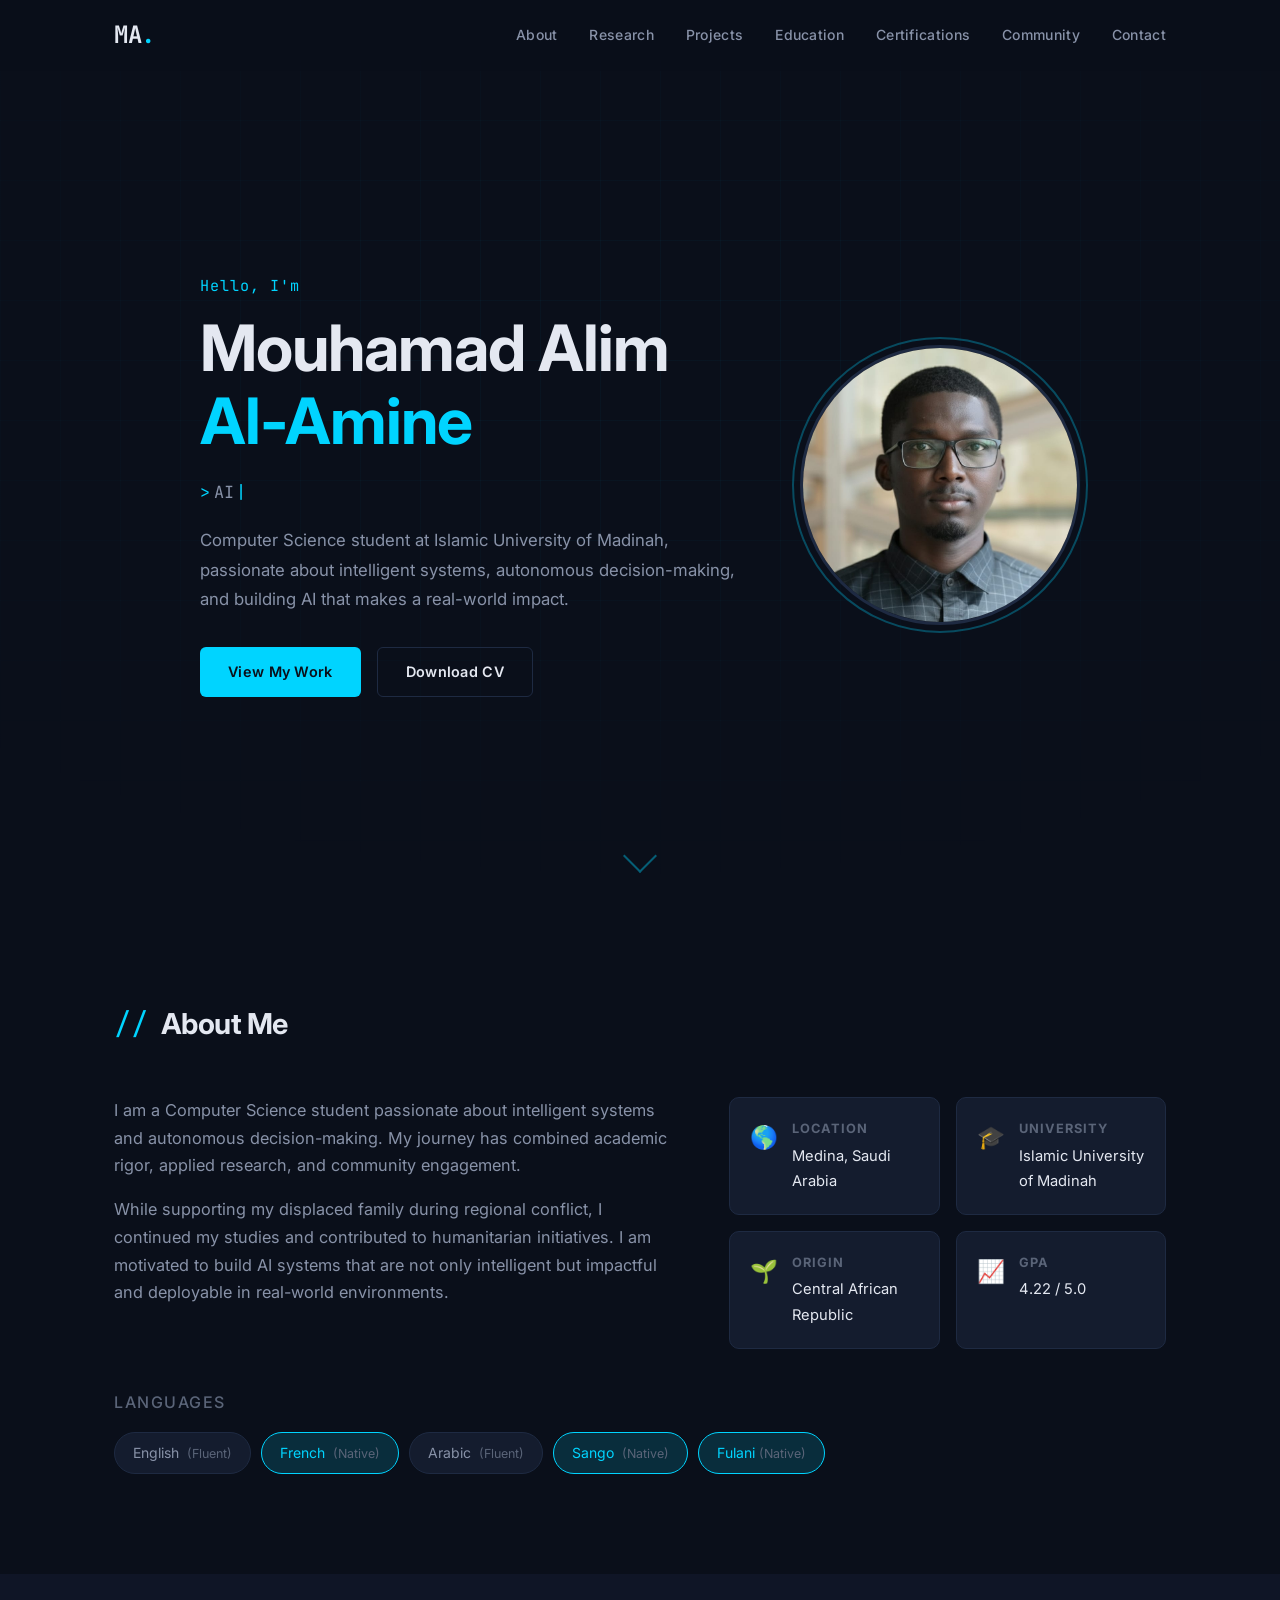
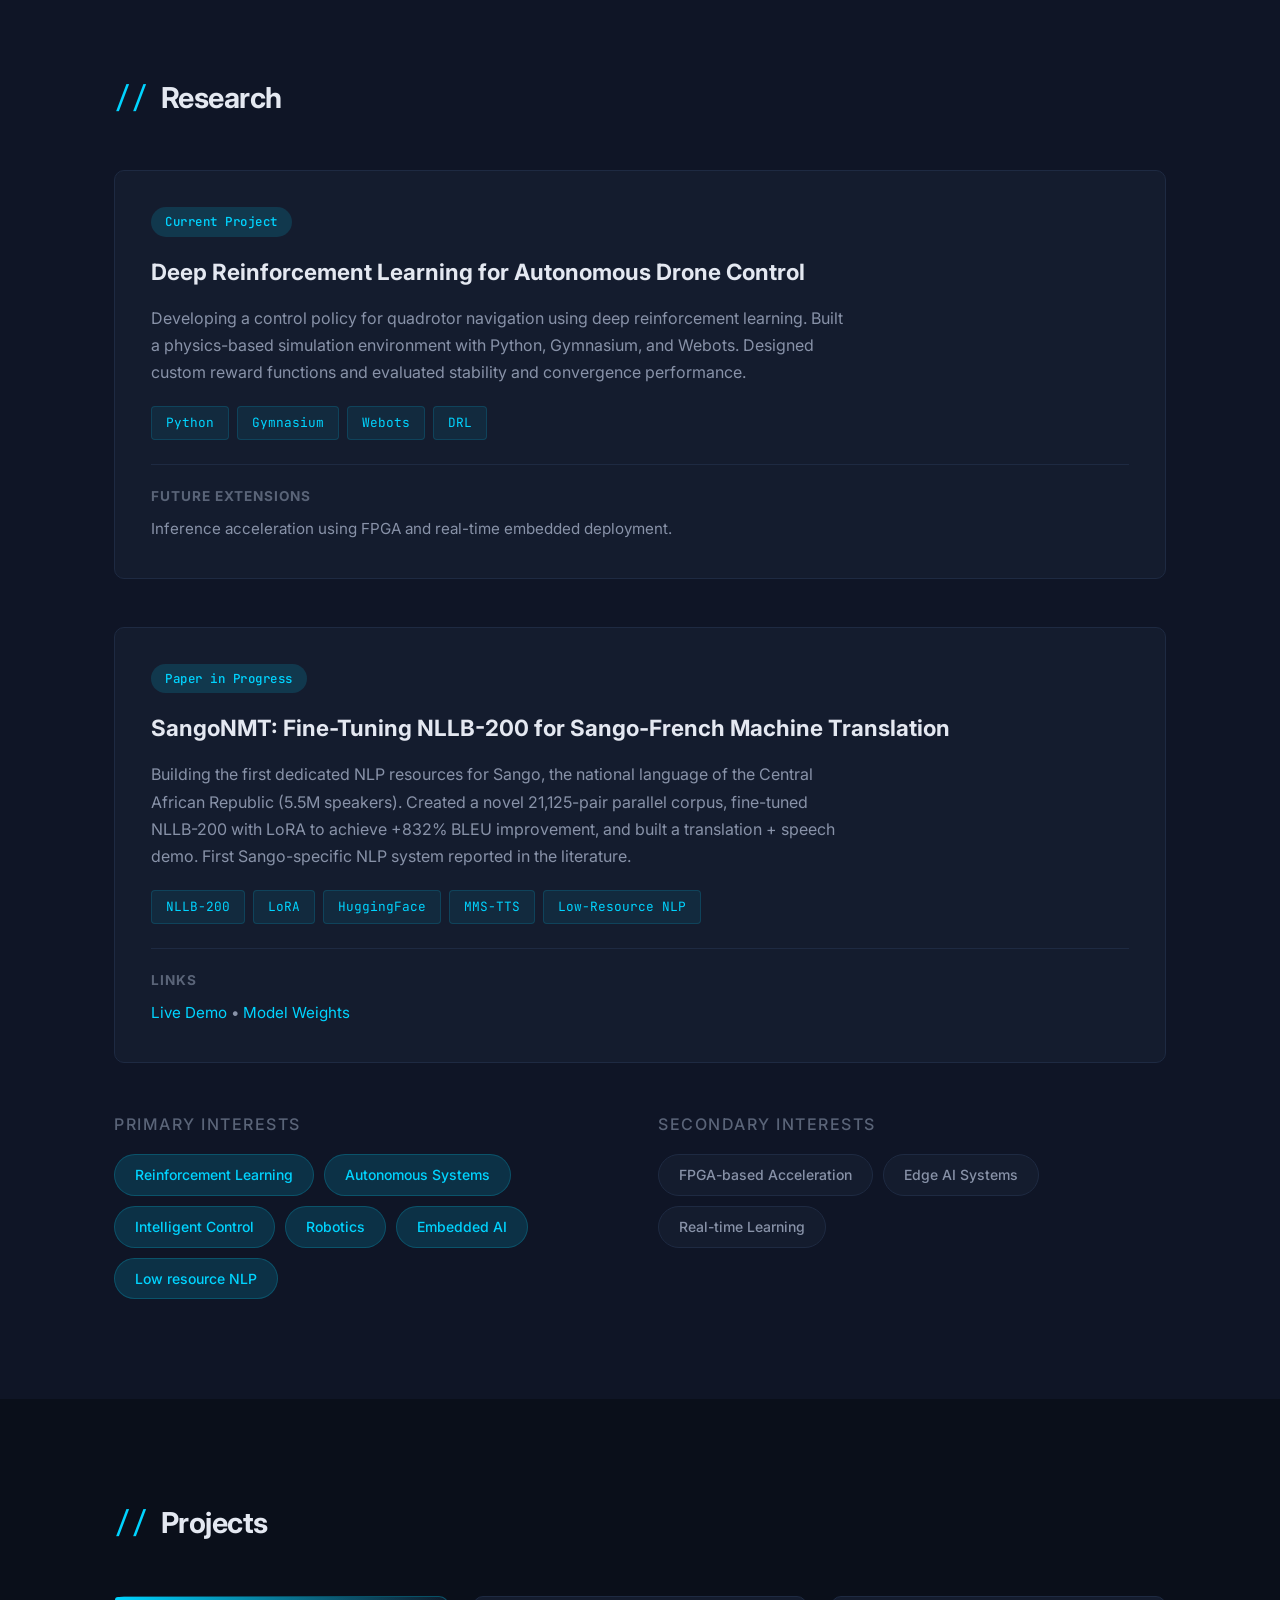
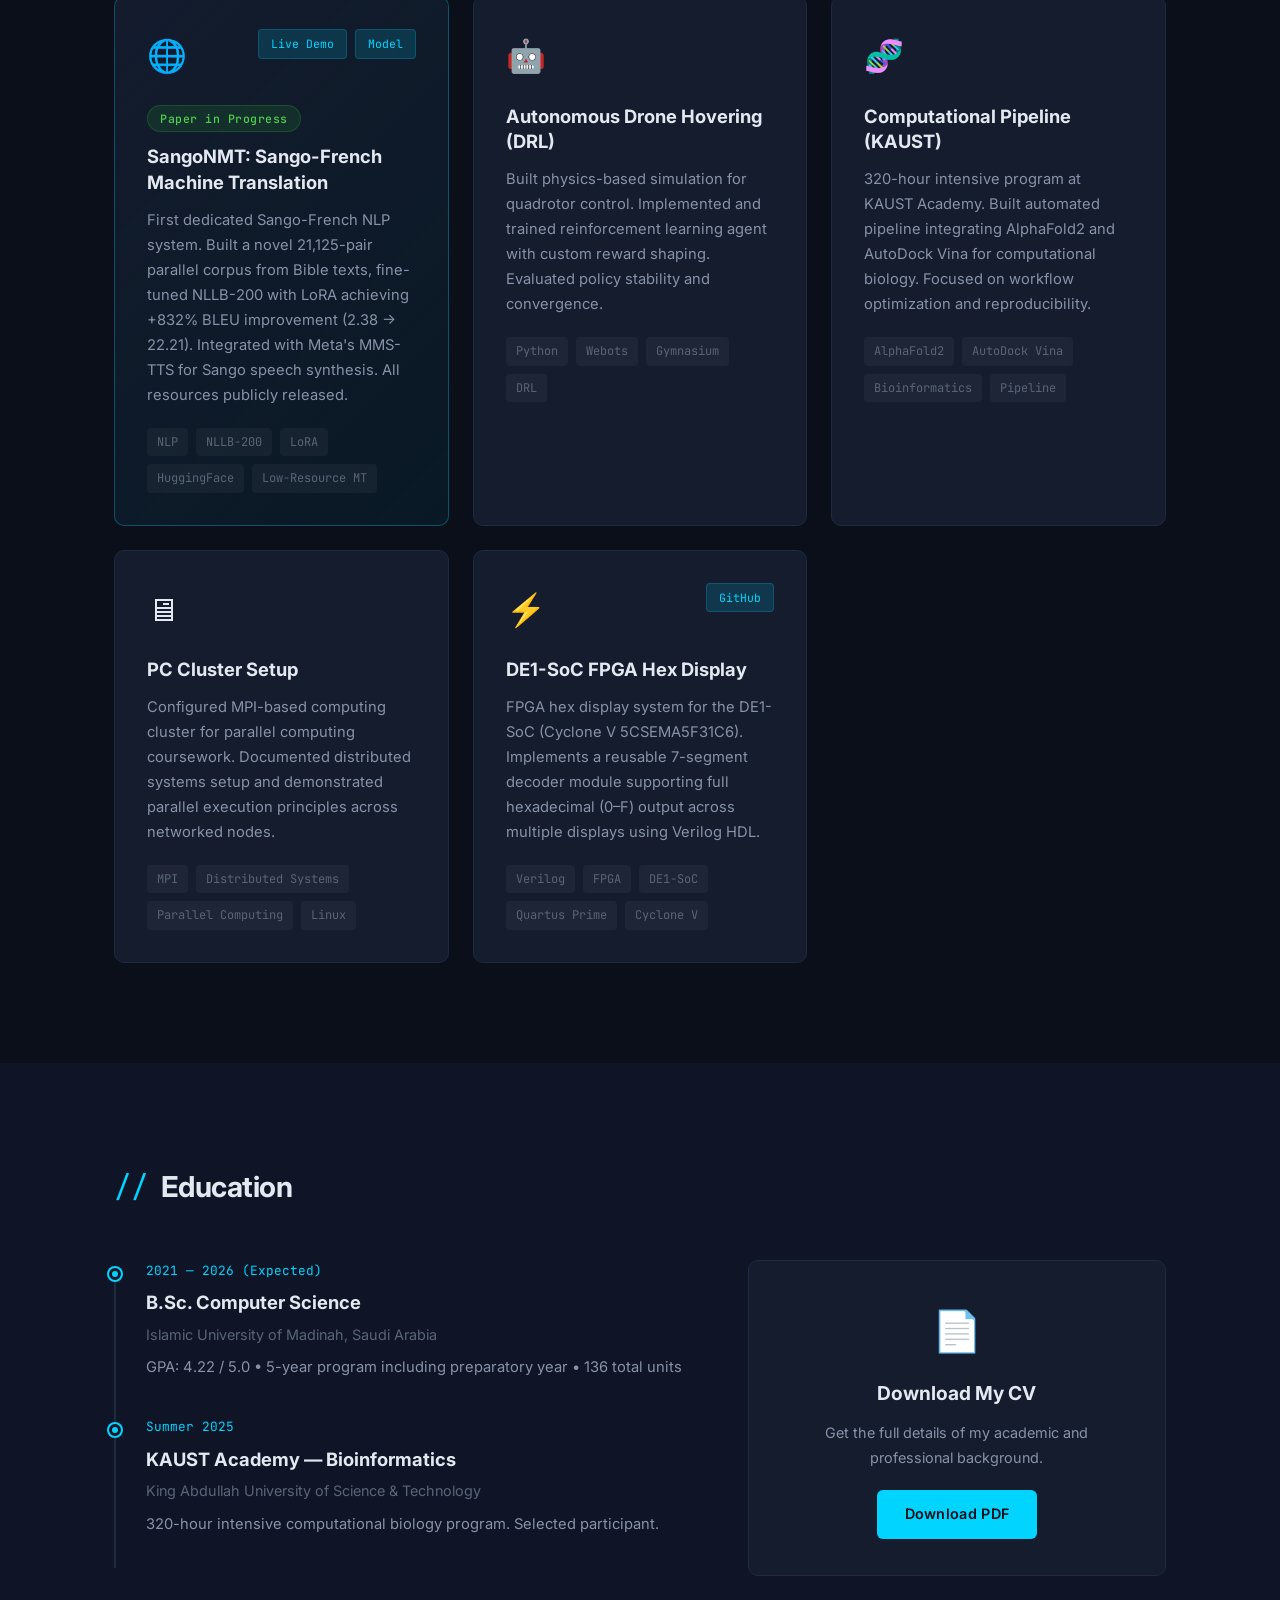
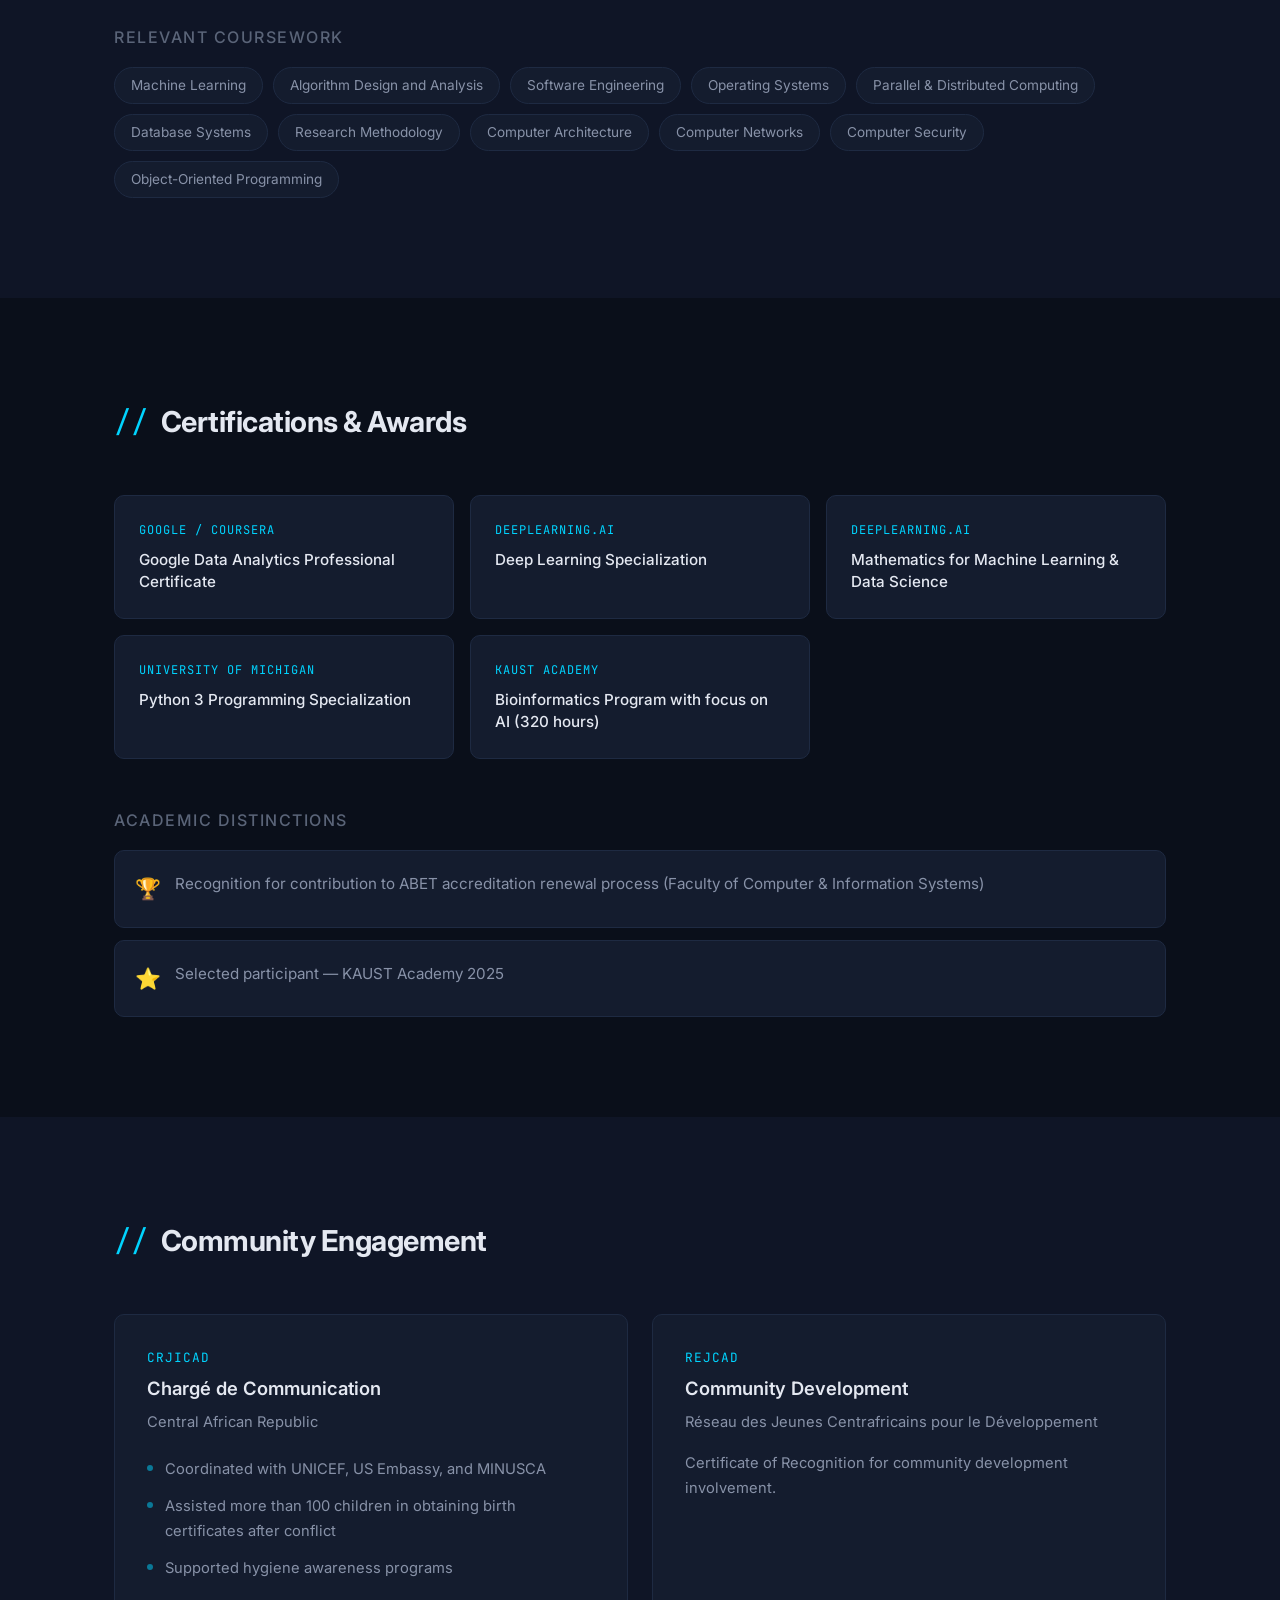
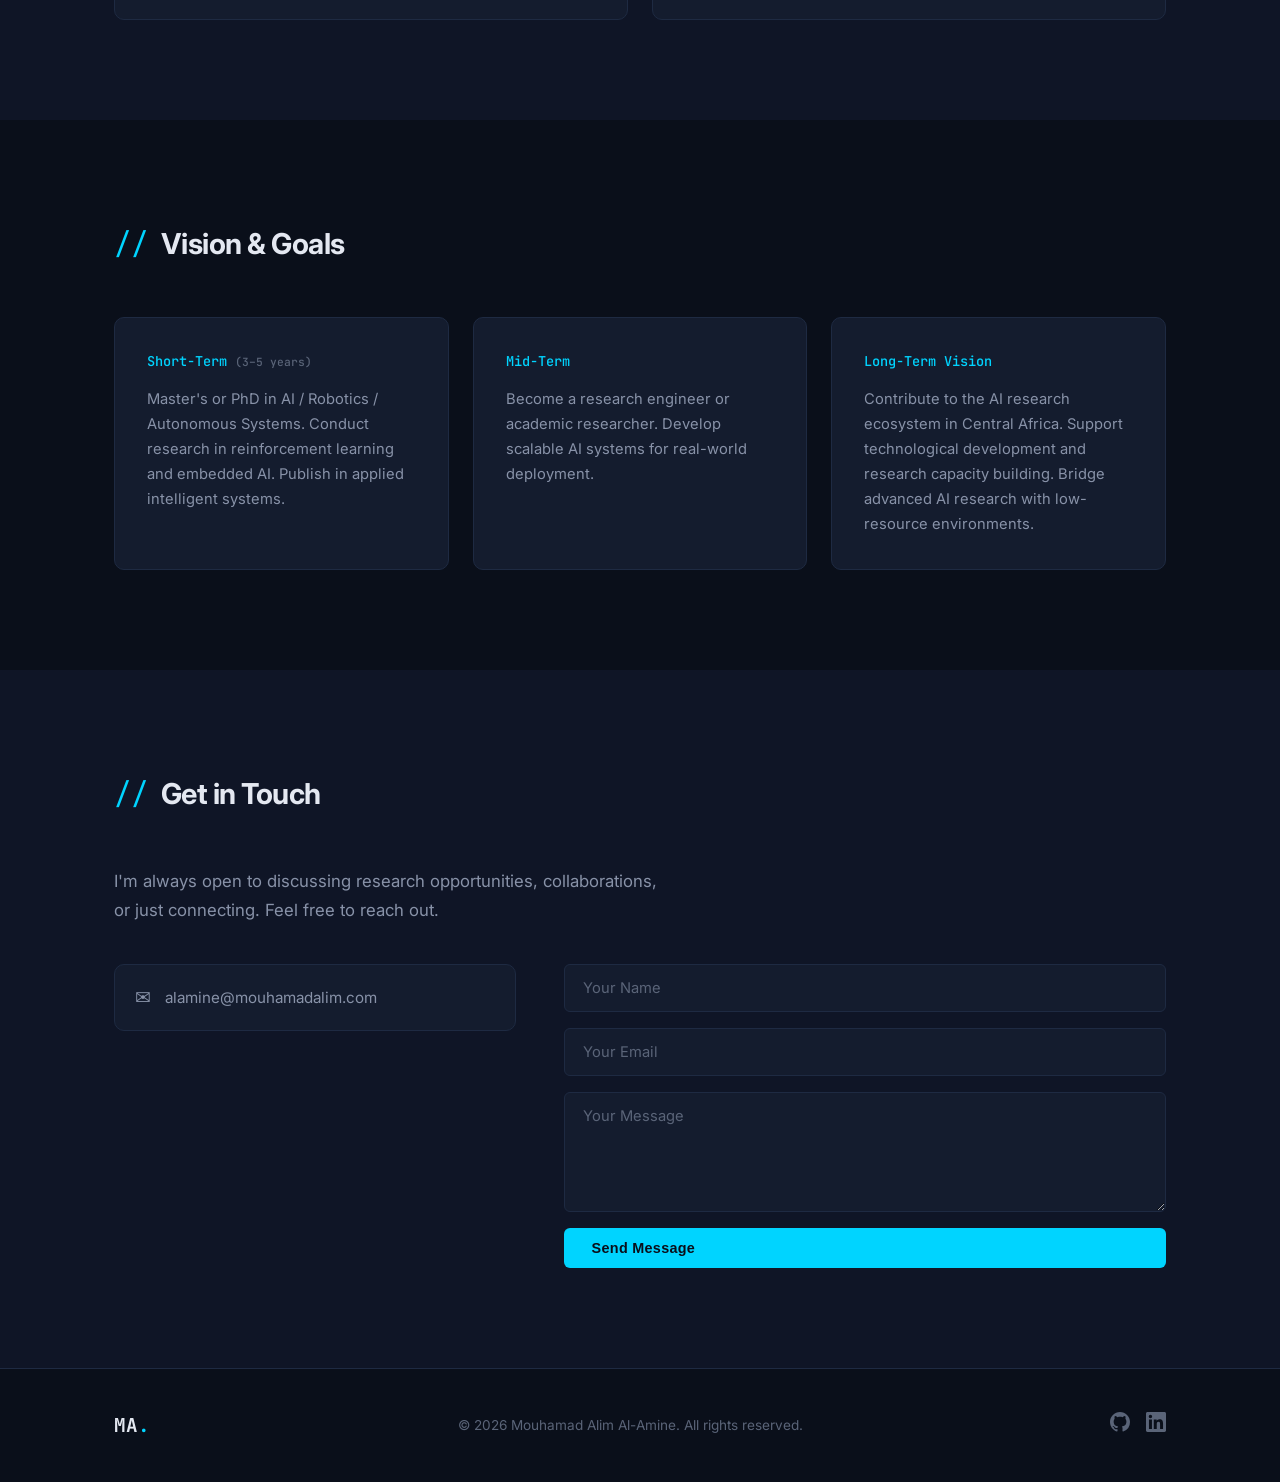
==== commit ee5d5ff1: "5-	الطبقة الخامسة: ومن أبرز علمائها: •	ثعلب أبرز خصائص المدرسة الكوفية: 1.	توسّعهم في السماع، وقياسه" ====
--- a/index.html
+++ b/index.html
@@ -5,6 +5,7 @@
     <meta name="viewport" content="width=device-width, initial-scale=1.0">
     <title>Mouhamad Alim Al-Amine | AI Researcher & CS Student</title>
     <meta name="description" content="Personal portfolio of Mouhamad Alim Al-Amine — Computer Science student, AI researcher, and community advocate.">
+    <link rel="icon" type="image/svg+xml" href="assets/favicon.svg">
     <link rel="preconnect" href="https://fonts.googleapis.com">
     <link rel="preconnect" href="https://fonts.gstatic.com" crossorigin>
     <link href="https://fonts.googleapis.com/css2?family=Inter:wght@300;400;500;600;700&family=JetBrains+Mono:wght@400;500&display=swap" rel="stylesheet">
@@ -423,10 +424,6 @@
                         <span class="contact-icon">&#9993;</span>
                         <span>alamine@mouhamadalim.com</span>
                     </a>
-                    <a href="tel:+966544706908" class="contact-link">
-                        <span class="contact-icon">&#128222;</span>
-                        <span>+966 544 706 908</span>
-                    </a>
                 </div>
                 <div class="contact-form-wrapper">
                     <form class="contact-form" id="contact-form" action="https://formspree.io/f/xaqdjdad" method="POST">
